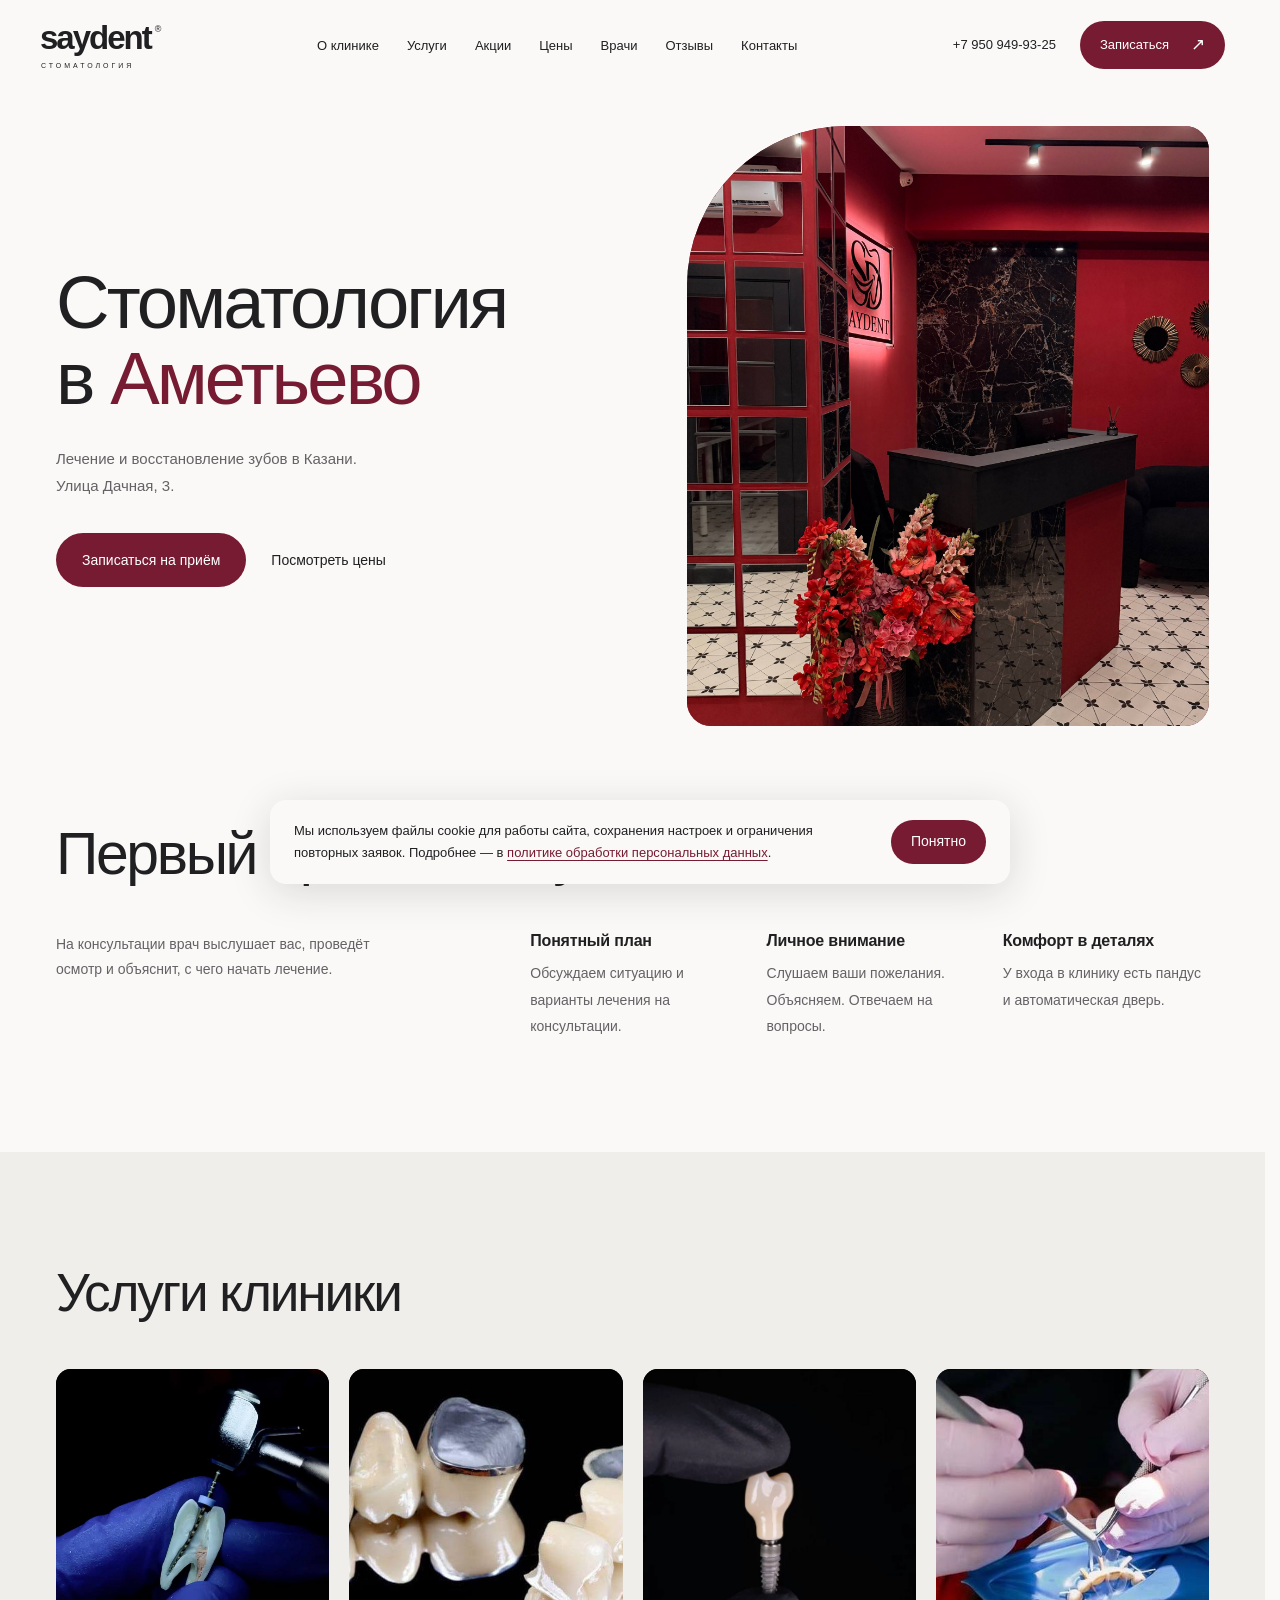
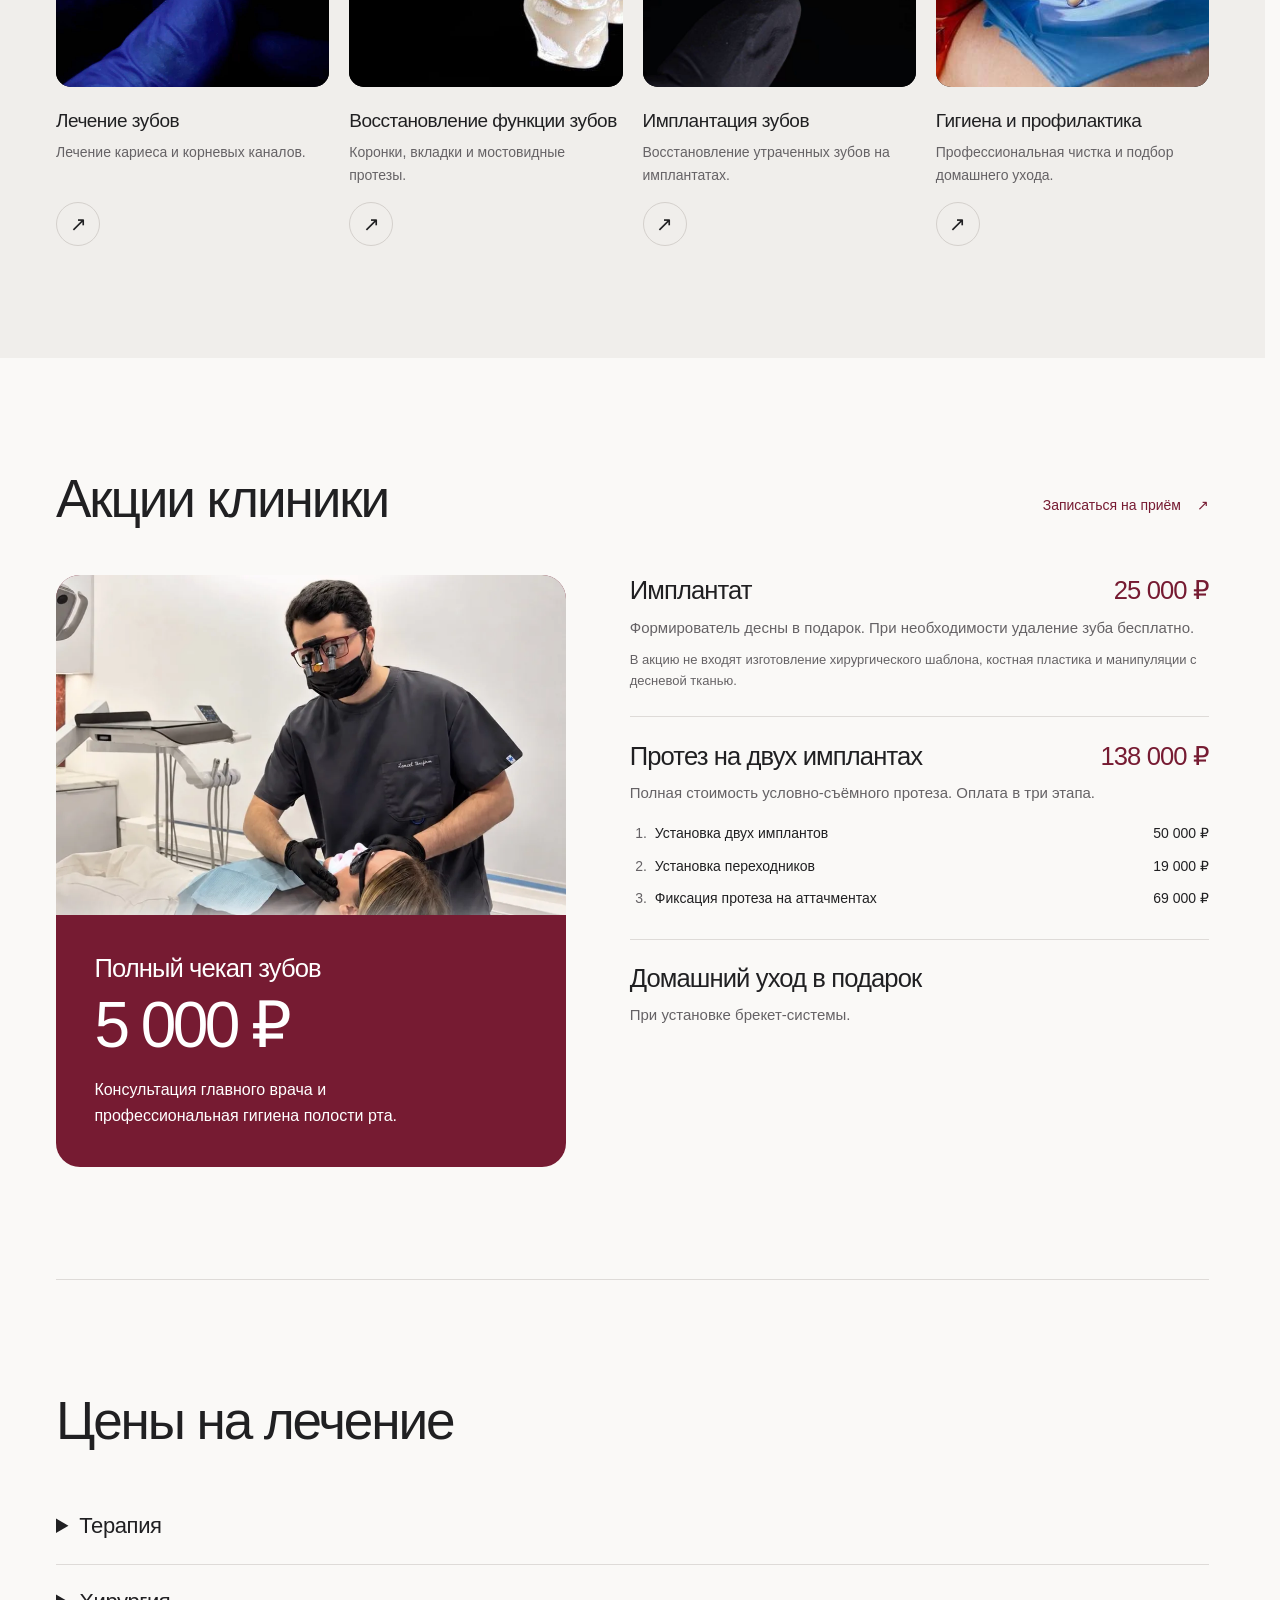
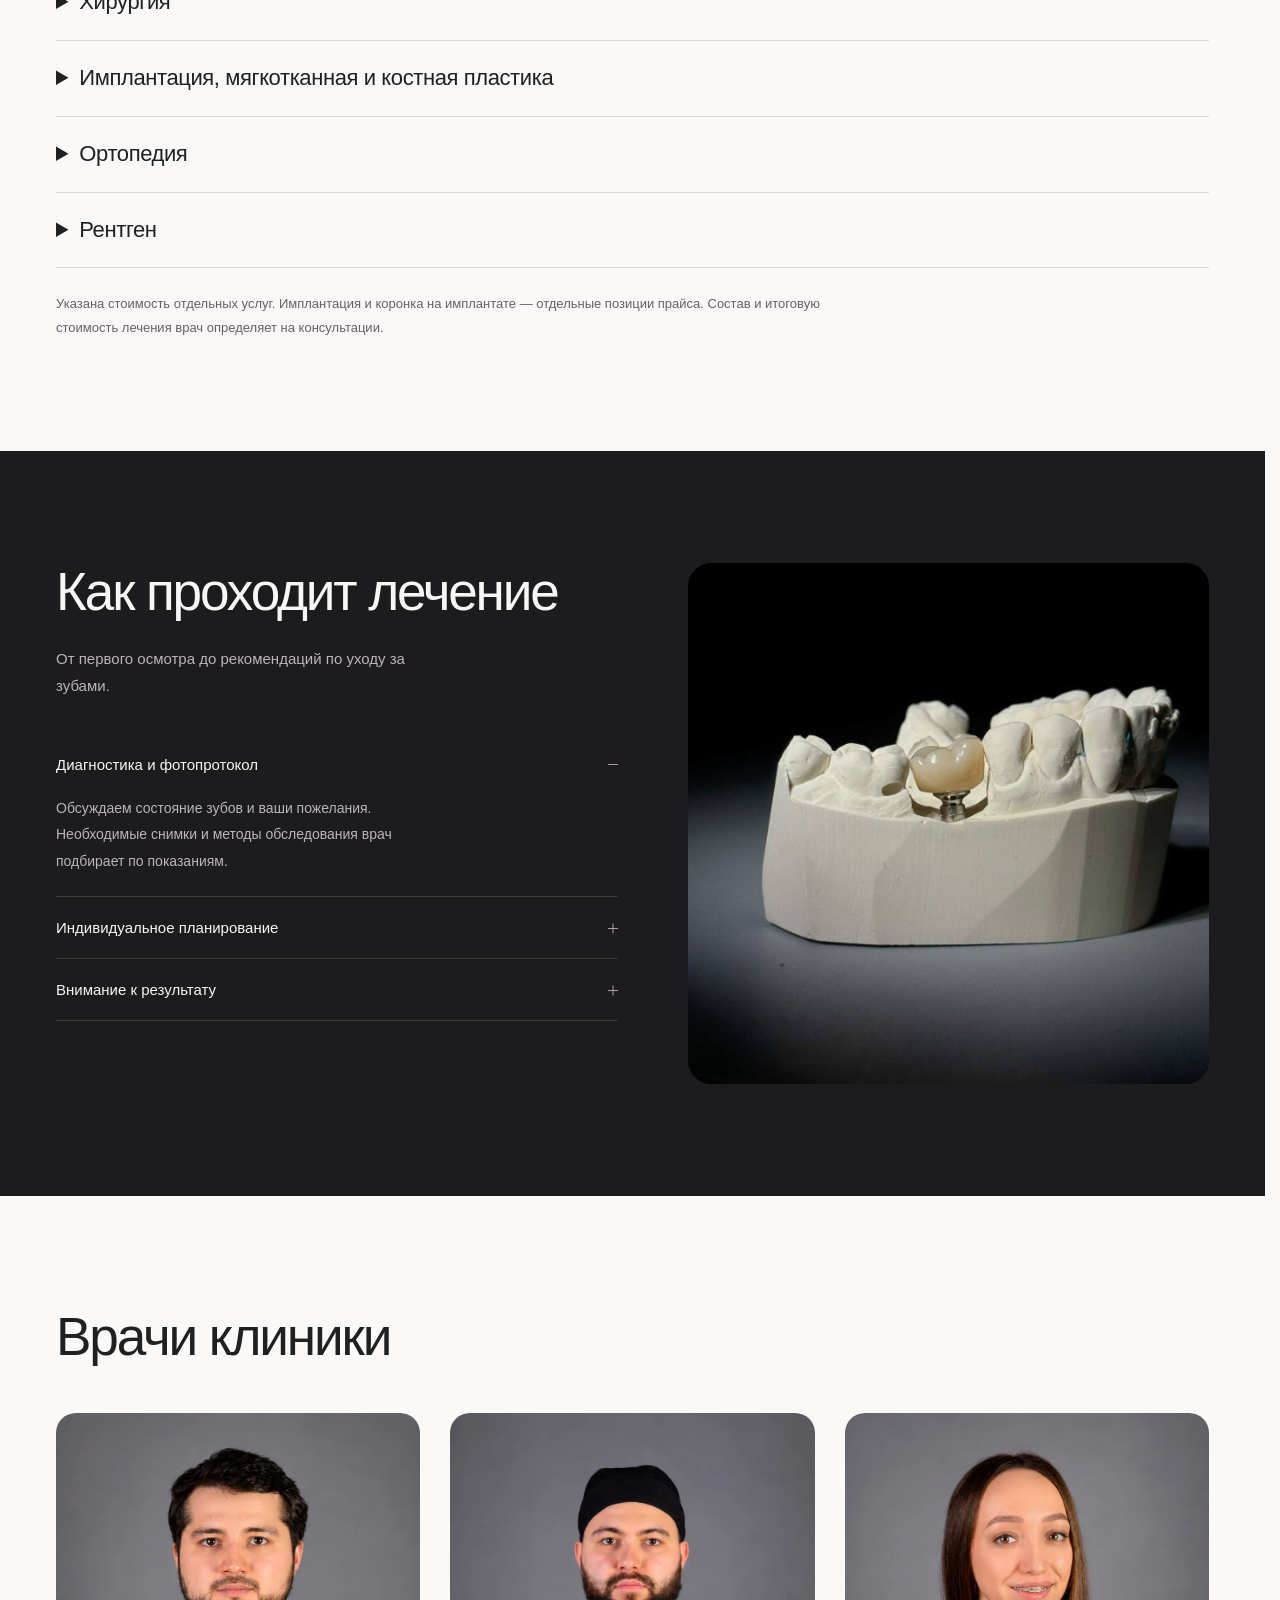
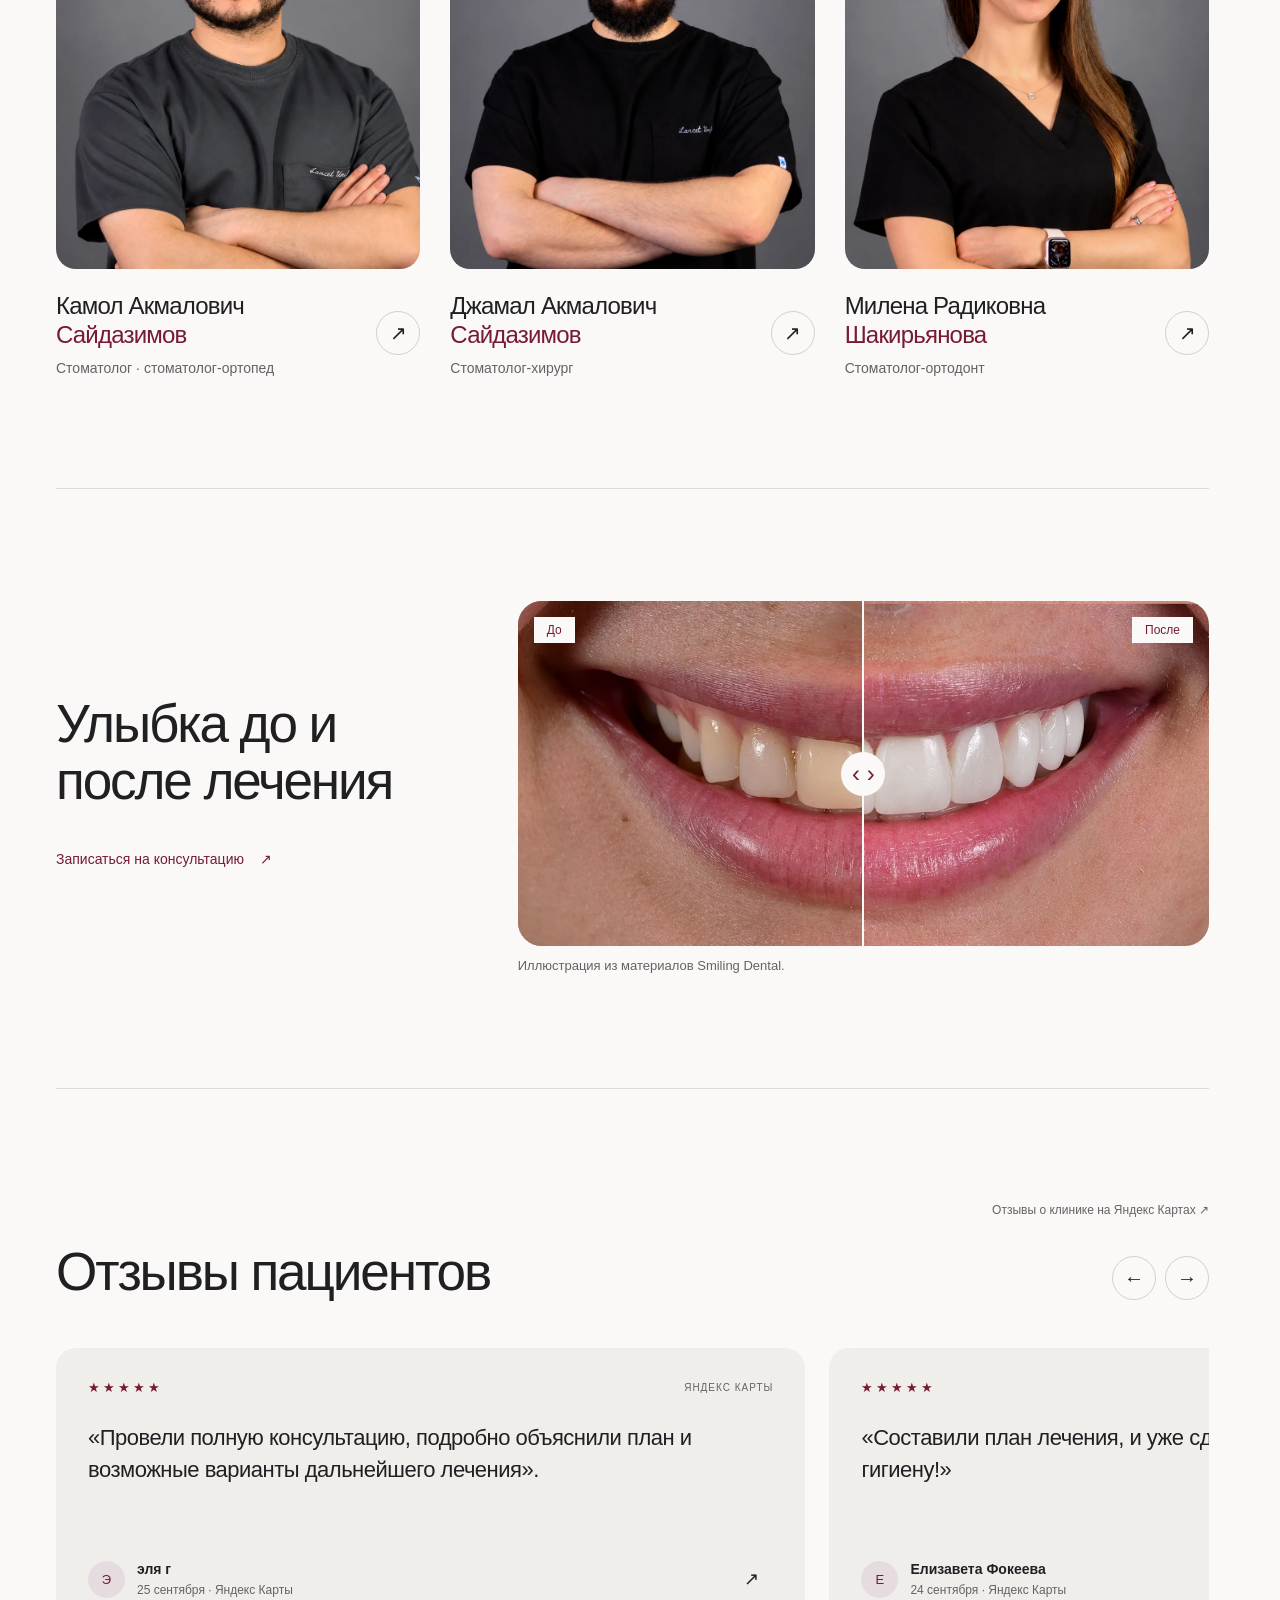
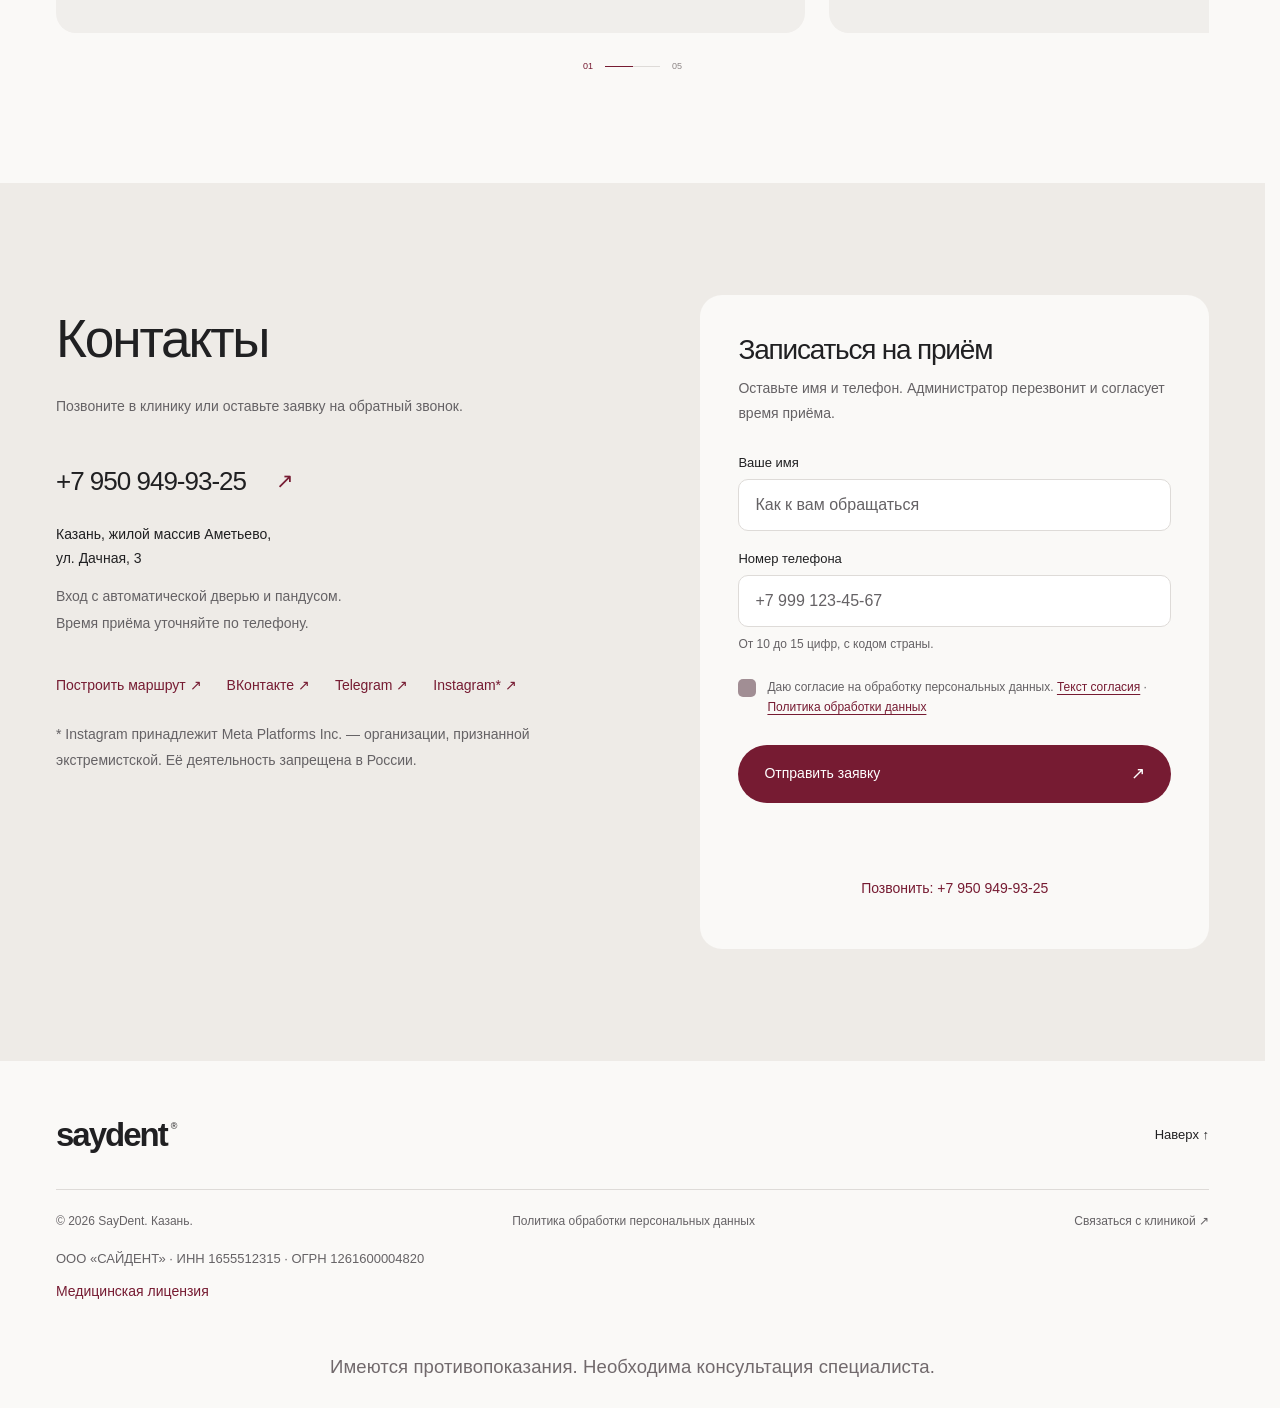
==== index.html @ 753cd11d "Добавить раздел акций клиники на главную страницу" ====
<!DOCTYPE html>
<html lang="ru">
<head>
  <meta charset="UTF-8">
  <meta name="viewport" content="width=device-width, initial-scale=1">
  <meta name="theme-color" content="#761b32">
  <meta name="description" content="SayDent - стоматология в Казани на Дачной, 3. Бережное лечение, эстетика улыбки и внимание к вам. Знакомство с врачами и запись на консультацию.">
  <title>SayDent — стоматология в Казани, ул. Дачная, 3</title>
  <link rel="icon" href="data:image/svg+xml,%3Csvg xmlns='http://www.w3.org/2000/svg' viewBox='0 0 64 64'%3E%3Crect width='64' height='64' rx='18' fill='%23761b32'/%3E%3Ctext x='32' y='45' text-anchor='middle' font-family='Arial' font-size='44' fill='white'%3Es%3C/text%3E%3C/svg%3E">
  <link rel="stylesheet" href="style.css?v=20261121-offers">
  <script defer src="script.js?v=20261118-stable"></script>
</head>
<body>
  <a class="skip-link" href="#main">Перейти к содержимому</a>
  <header class="header">
    <div class="header-inner">
      <a class="logo" href="#home" aria-label="SayDent - на главную">saydent<span class="logo-dot">®</span><span class="logo-sub">СТОМАТОЛОГИЯ</span></a>
      <nav class="navigation" id="navigation" aria-label="Основная навигация">
        <a href="#about">О клинике</a><a href="#services">Услуги</a><a href="#offers">Акции</a><a href="#prices">Цены</a><a href="#doctors">Врачи</a><a href="#reviews">Отзывы</a><a href="#contacts">Контакты</a>
      </nav>
      <div class="header-actions">
        <a class="header-phone" href="tel:+79509499325">+7 950 949-93-25</a>
        <a class="button button-small" href="#appointment">Записаться <span aria-hidden="true">↗</span></a>
        <button class="menu-toggle" type="button" aria-label="Открыть меню" aria-controls="navigation" aria-expanded="false"><span></span><span></span></button>
      </div>
    </div>
  </header>

  <main id="main" tabindex="-1">
    <section class="hero shell" id="home" aria-labelledby="hero-title">
      <div class="hero-copy">
        <h1 id="hero-title">Стоматология<br>в <span>Аметьево</span></h1>
        <p class="hero-description">Лечение и восстановление зубов в Казани.<br>Улица Дачная, 3.</p>
        <div class="hero-buttons"><a class="button" href="#appointment">Записаться на приём</a><a class="quiet-link" href="#prices">Посмотреть цены</a></div>
      </div>
      <figure class="hero-visual">
        <div class="hero-image-wrap"><img src="images/clinic-reception.jpg" alt="Ресепшен SayDent: бордовые стены, зеркала и стойка из тёмного камня" width="1920" height="2560" fetchpriority="high" decoding="async"></div>
      </figure>
    </section>

    <section class="about shell section-space" id="about" aria-labelledby="about-title">

      <h2 class="statement" id="about-title">Первый приём в SayDent</h2>
      <div class="about-bottom">
        <p class="section-description">На консультации врач выслушает вас, проведёт осмотр и объяснит, с чего начать лечение.</p>
        <div class="advantages">
          <article class="advantage"><h3>Понятный план</h3><p>Обсуждаем ситуацию и варианты лечения на консультации.</p></article>
          <article class="advantage"><h3>Личное внимание</h3><p>Слушаем ваши пожелания. Объясняем. Отвечаем на вопросы.</p></article>
          <article class="advantage"><h3>Комфорт в деталях</h3><p>У входа в клинику есть пандус и автоматическая дверь.</p></article>
        </div>
      </div>
    </section>

    <section class="services section-space" id="services" aria-labelledby="services-title">
      <div class="shell">

        <div class="section-heading"><h2 id="services-title">Услуги клиники</h2></div>
        <div class="service-grid">
          <article class="service-card">
            <div class="service-image service-photo"><img src="images/service-therapy.jpg" width="1080" height="1920" alt="Демонстрация лечения корневого канала на модели зуба" loading="lazy" decoding="async"></div>
            <div class="service-copy"><h3>Лечение зубов</h3><p>Лечение кариеса и корневых каналов.</p><button class="circle-button" type="button" data-service="therapy" aria-label="Подробнее о лечении зубов">↗</button></div>
          </article>
          <article class="service-card">
            <div class="service-image service-photo"><img src="images/service-aesthetic.jpg" width="759" height="505" alt="Зубные коронки и мостовидные протезы" loading="lazy" decoding="async"></div>
            <div class="service-copy"><h3>Восстановление функции зубов</h3><p>Коронки, вкладки и мостовидные протезы.</p><button class="circle-button" type="button" data-service="aesthetic" aria-label="Подробнее о восстановлении функции зубов">↗</button></div>
          </article>
          <article class="service-card">
            <div class="service-image service-photo"><img src="images/service-restore.jpg" width="1168" height="1752" alt="Зубной имплантат с коронкой" loading="lazy" decoding="async"></div>
            <div class="service-copy"><h3>Имплантация зубов</h3><p>Восстановление утраченных зубов на имплантатах.</p><button class="circle-button" type="button" data-service="restore" aria-label="Подробнее об имплантации зубов">↗</button></div>
          </article>
          <article class="service-card">
            <div class="service-image service-photo"><img src="images/service-hygiene.jpg" width="853" height="466" alt="Стоматологическая процедура с изоляцией зубов коффердамом" loading="lazy" decoding="async"></div>
            <div class="service-copy"><h3>Гигиена и профилактика</h3><p>Профессиональная чистка и подбор домашнего ухода.</p><button class="circle-button" type="button" data-service="hygiene" aria-label="Подробнее о гигиене и профилактике">↗</button></div>
          </article>
        </div>
      </div>
    </section>

    <section class="offers shell section-space" id="offers" aria-labelledby="offers-title">
      <div class="section-heading">
        <h2 id="offers-title">Акции клиники</h2>
        <a class="text-link" href="#appointment">Записаться на приём <span aria-hidden="true">↗</span></a>
      </div>
      <div class="offers-layout">
        <article class="offer-checkup">
          <img src="images/checkup.webp" width="1000" height="667" alt="Врач SayDent осматривает зубы пациентки" loading="lazy" decoding="async">
          <div class="checkup-copy">
            <h3>Полный чекап зубов</h3>
            <p class="checkup-price">5 000 ₽</p>
            <p>Консультация главного врача и профессиональная гигиена полости рта.</p>
          </div>
        </article>
        <div class="offer-list">
          <article>
            <div class="offer-heading"><h3>Имплантат</h3><p>25 000 ₽</p></div>
            <p>Формирователь десны в подарок. При необходимости удаление зуба бесплатно.</p>
            <p class="offer-exclusions">В акцию не входят изготовление хирургического шаблона, костная пластика и манипуляции с десневой тканью.</p>
          </article>
          <article>
            <div class="offer-heading"><h3>Протез на двух имплантах</h3><p>138 000 ₽</p></div>
            <p>Полная стоимость условно-съёмного протеза. Оплата в три этапа.</p>
            <ol class="offer-stages">
              <li><div>Установка двух имплантов <strong>50 000 ₽</strong></div></li>
              <li><div>Установка переходников <strong>19 000 ₽</strong></div></li>
              <li><div>Фиксация протеза на аттачментах <strong>69 000 ₽</strong></div></li>
            </ol>
          </article>
          <article>
            <div class="offer-heading"><h3>Домашний уход в подарок</h3></div>
            <p>При установке брекет-системы.</p>
          </article>
        </div>
      </div>
    </section>

    <section class="prices shell section-space" id="prices" aria-labelledby="prices-title">
      <h2 id="prices-title">Цены на лечение</h2>
      <div class="price-accordion">
        <details name="price-category">
          <summary>Терапия</summary>
          <table class="price-table" aria-label="Терапия">
            <tbody>
              <tr><th scope="row">Приём (осмотр, консультация) врача стоматолога-терапевта первичный</th><td>1 490 ₽</td></tr>
              <tr><th scope="row">Приём (осмотр, консультация) врача стоматолога-терапевта повторный</th><td>990 ₽</td></tr>
              <tr><th scope="row">Повторный прием,запланированный врачом</th><td>0 ₽</td></tr>
              <tr><th scope="row">Профессиональная гигиена полости рта и зубов</th><td>6 000 ₽</td></tr>
              <tr><th scope="row">Диагностическое препарирование</th><td>4 000 ₽</td></tr>
              <tr><th scope="row">Удаление внутриканального штифта/вкладки (извлечение анкерного штифта, стекловолоконного, титанового штифта,отломок инструмента в корневом канале)</th><td>4 900 ₽</td></tr>
              <tr><th scope="row">Восстановление зуба пломбой - лечение кариеса жевательных зубов (1 зуб)</th><td>7 990 ₽</td></tr>
              <tr><th scope="row">Восстановление зуба пломбой - лечение кариеса фронтальных зубов (1 зуб)</th><td>10 490 ₽</td></tr>
              <tr><th scope="row">Восстановление зуба пломбой (восстановление зуба после ЭНДО)</th><td>7 900 ₽</td></tr>
              <tr><th scope="row">Восстановление зуба пломбой (лечение клиновидного дефекта)</th><td>9 000 ₽</td></tr>
            </tbody>
            <tbody>
              <tr><th class="price-subheading" colspan="2" scope="colgroup">Первичная эндодонтия</th></tr>
              <tr><th scope="row">Пломбирование корневого канала зуба - первичное эндодонтическое лечение корневых каналов (1 канальный зуб)</th><td>9 900 ₽</td></tr>
              <tr><th scope="row">Пломбирование корневого канала зуба - первичное эндодонтическое лечение корневых каналов (2х канальный зуб)</th><td>11 500 ₽</td></tr>
              <tr><th scope="row">Пломбирование корневого канала зуба - первичное эндодонтическое лечение корневых каналов (3х канальный зуб)</th><td>14 000 ₽</td></tr>
              <tr><th scope="row">Пломбирование корневого канала зуба - первичное эндодонтическое лечение корневых каналов (4х канальный зуб)</th><td>16 100 ₽</td></tr>
            </tbody>
            <tbody>
              <tr><th class="price-subheading" colspan="2" scope="colgroup">Перелечивание</th></tr>
              <tr><th scope="row">Пломбирование корневого канала зуба - повторное эндодонтическое лечение корневых каналов (1 канальный зуб)</th><td>11 200 ₽</td></tr>
              <tr><th scope="row">Пломбирование корневого канала зуба - повторное эндодонтическое лечение корневых каналов (2х канальный зуб)</th><td>15 000 ₽</td></tr>
              <tr><th scope="row">Пломбирование корневого канала зуба - повторное эндодонтическое лечение корневых каналов (3х канальный зуб)</th><td>18 900 ₽</td></tr>
              <tr><th scope="row">Пломбирование корневого канала зуба - повторное эндодонтическое лечение корневых каналов (4х канальный зуб)</th><td>20 400 ₽</td></tr>
              <tr><th scope="row">Профессиональное отбеливание зубов (Amazing White)</th><td>19 900 ₽</td></tr>
            </tbody>
          </table>
        </details>
        <details name="price-category">
          <summary>Хирургия</summary>
          <table class="price-table" aria-label="Хирургия">
            <tbody>
              <tr><th scope="row">Прием (осмотр, консультация) врача стоматолога-хирурга первичный</th><td>1 000 ₽</td></tr>
              <tr><th scope="row">Прием (осмотр, консультация) врача стоматолога-хирурга повторный</th><td>490 ₽</td></tr>
              <tr><th scope="row">Повторный прием,запланированный врачом</th><td>0 ₽</td></tr>
              <tr><th scope="row">Удаление зуба (консервация лунки)</th><td>10 000 ₽</td></tr>
              <tr><th scope="row">Удаление зуба (простое)</th><td>4 500 ₽</td></tr>
              <tr><th scope="row">Удаление зуба (сложное)</th><td>6 500 ₽</td></tr>
              <tr><th scope="row">Удаление зуба (мудрости простое)</th><td>5 900 ₽</td></tr>
              <tr><th scope="row">Удаление зуба (мудрости сложное)</th><td>7 900 ₽</td></tr>
              <tr><th scope="row">Удаление зуба (фрагмента постоянного зуба)</th><td>3 200 ₽</td></tr>
              <tr><th scope="row">Вестибулопластика</th><td>12 900 ₽</td></tr>
              <tr><th scope="row">Пластика перфорации верхнечелюстной пазухи</th><td>10 900 ₽</td></tr>
              <tr><th scope="row">Гингивэктомия (клиническое удлинение разрушенной коронки зуба)</th><td>6 500 ₽</td></tr>
              <tr><th scope="row">Резекция верхушки корня</th><td>18 000 ₽</td></tr>
              <tr><th scope="row">Вскрытие и дренирование абсцесса полости рта</th><td>4 500 ₽</td></tr>
              <tr><th scope="row">Операция удаления ретинированного, дистопированного или сверхкомплектного зуба (1 категория)</th><td>10 000 ₽</td></tr>
              <tr><th scope="row">Операция удаления ретинированного, дистопированного или сверхкомплектного зуба (2 категория)</th><td>13 000 ₽</td></tr>
              <tr><th scope="row">Операция удаления ретинированного, дистопированного или сверхкомплектного зуба (3 категория)</th><td>17 000 ₽</td></tr>
              <tr><th scope="row">Лечение перикоронита (промывание, рассечение и/или иссечение капюшона)</th><td>4 200 ₽</td></tr>
              <tr><th scope="row">Остановка луночного кровотечения без наложения швов с использованием гемостатических материалов</th><td>990 ₽</td></tr>
              <tr><th scope="row">Наложение шва на слизистую оболочку рта</th><td>990 ₽</td></tr>
            </tbody>
          </table>
        </details>
        <details name="price-category">
          <summary>Имплантация, мягкотканная и костная пластика</summary>
          <table class="price-table" aria-label="Имплантация, мягкотканная и костная пластика">
            <tbody>
              <tr><th scope="row">Костная пластика челюстно-лицевой области - НКР (высота) в области 1 сегмента</th><td>120 000 ₽</td></tr>
              <tr><th scope="row">Костная пластика челюстно-лицевой области - НКР (ширина) в области 1 сегмента</th><td>85 000 ₽</td></tr>
              <tr><th scope="row">Костная пластика челюстно-лицевой области (локальная костная пластика в области 1 зуба)</th><td>45 000 ₽</td></tr>
              <tr><th scope="row">Костная пластика челюстно-лицевой области (IDR подсадка костного блока)</th><td>25 000 ₽</td></tr>
              <tr><th scope="row">Внутрикостная дентальная имплантация (Neobiotech)Юж. Корея</th><td>25 000 ₽</td></tr>
              <tr><th scope="row">Внутрикостная дентальная имплантация (имплантат с полированной шейкой )Юж.Корея</th><td>35 000 ₽</td></tr>
              <tr><th scope="row">Внутрикостная дентальная имплантация (Riellens)Бразилия</th><td>32 000 ₽</td></tr>
              <tr><th scope="row">Внутрикостная дентальная имплантация (Neodent)Бразилия</th><td>39 000 ₽</td></tr>
              <tr><th scope="row">Внутрикостная дентальная имплантация (абатмент мульти юнит,окта)</th><td>12 000 ₽</td></tr>
              <tr><th scope="row">Внутрикостная дентальная имплантация (ASTRA-TECH,STRAUMAN)</th><td>50 000 ₽</td></tr>
              <tr><th scope="row">Внутрикостная дентальная имплантация (формирователь десны ASTRA-TECH,STRAUMAN)</th><td>6 000 ₽</td></tr>
              <tr><th scope="row">Внутрикостная дентальная имплантация (формирователь десны)</th><td>3 000 ₽</td></tr>
              <tr><th scope="row">Внутрикостная дентальная имплантация - ортодонтический миниимплантат (минивинт)</th><td>18 000 ₽</td></tr>
              <tr><th scope="row">Внутрикостная дентальная имплантация (извлечение несостоятельного имплантата)</th><td>10 000 ₽</td></tr>
              <tr><th scope="row">Внутрикостная дентальная имплантация (операция All on 6)</th><td>270 000 ₽</td></tr>
              <tr><th scope="row">Внутрикостная дентальная имплантация (операция All on 4)</th><td>180 000 ₽</td></tr>
              <tr><th scope="row">Изготовление хирургического шаблона (1имплант)</th><td>12 000 ₽</td></tr>
              <tr><th scope="row">Изготовление хирургического шаблона(2 импланта)</th><td>15 000 ₽</td></tr>
              <tr><th scope="row">Изготовление хирургического шаблона (3 импланта)</th><td>21 000 ₽</td></tr>
              <tr><th scope="row">Изготовление хирургического шаблона (4 и более имплантатов)</th><td>25 000 ₽</td></tr>
              <tr><th scope="row">Хирургический шаблон при тотальной реабилитации</th><td>40 000 ₽</td></tr>
              <tr><th scope="row">Пластика десны вокруг имплантата</th><td>10 000 ₽</td></tr>
              <tr><th scope="row">Пластика десны с помощью коллагенового матрикса</th><td>13 000 ₽</td></tr>
              <tr><th scope="row">Аутотранслантация зуба</th><td>25 000 ₽</td></tr>
              <tr><th scope="row">Гингивопластика - закрытие рецессии десны (ССТ, СДТ) в области 1 зуба</th><td>18 000 ₽</td></tr>
              <tr><th scope="row">Синус-лифтинг - костная пластика, остеопластика (закрытый)</th><td>15 000 ₽</td></tr>
              <tr><th scope="row">Синус-лифтинг - костная пластика, остеопластика (открытый)</th><td>50 000 ₽</td></tr>
            </tbody>
          </table>
        </details>
        <details name="price-category">
          <summary>Ортопедия</summary>
          <table class="price-table" aria-label="Ортопедия">
            <tbody>
              <tr><th scope="row">Прием (осмотр, консультация) врача-стоматолога-ортопеда первичный</th><td>1 500 ₽</td></tr>
              <tr><th scope="row">Прием (осмотр, консультация) врача стоматолога-ортопеда повторный</th><td>990 ₽</td></tr>
              <tr><th scope="row">Повторный прием,запланированный врачом</th><td>0 ₽</td></tr>
              <tr><th scope="row">Керамический винир</th><td>30 000 ₽</td></tr>
              <tr><th scope="row">Восстановление зуба коронкой (керамическая реставрация)</th><td>30 000 ₽</td></tr>
              <tr><th scope="row">Восстановление зуба коронкой (цирконевая коронка)</th><td>29 000 ₽</td></tr>
              <tr><th scope="row">Восстановление зуба коронкой (металокерамическая коронка)</th><td>20 000 ₽</td></tr>
              <tr><th scope="row">Восстановление зуба коронкой (временная Pmma коронка под ключ)</th><td>12 000 ₽</td></tr>
              <tr><th scope="row">Восстановление зуба коронкой (экструзия зуба с учетом временной коронки)</th><td>25 000 ₽</td></tr>
              <tr><th scope="row">Ваксап будущего зуба</th><td>2 000 ₽</td></tr>
              <tr><th scope="row">Прототип зуба</th><td>3 000 ₽</td></tr>
              <tr><th scope="row">Восстановление зуба коронкой (временная коронка изготовленная прямым методом)</th><td>3 000 ₽</td></tr>
              <tr><th scope="row">Восстановление зуба коронкой на имплантате Neobiotech(цирконевая коронка)</th><td>34 900 ₽</td></tr>
              <tr><th scope="row">Восстановление зуба коронкой на имплантате INNO/OSSTEM SS/DIO,Riellens(цирконевая коронка)</th><td>39 000 ₽</td></tr>
              <tr><th scope="row">Восстановление зуба коронкой на имплантате Neodent(цирконевая коронка)</th><td>42 000 ₽</td></tr>
              <tr><th scope="row">Восстановление зуба коронкой на имплантате STRAUMAN.ASTRA TECH(цирконевая коронка)</th><td>52 000 ₽</td></tr>
              <tr><th scope="row">Протезирование зуба с использованием имплантата (временный протез устанавливающийся на имплантаты, установленные методом All-On-4)</th><td>95 000 ₽</td></tr>
              <tr><th scope="row">Протезирование зуба с использованием имплантата (временный протез, устанавливающийс на имплантаты, установленные методом All-On-6)</th><td>140 000 ₽</td></tr>
              <tr><th scope="row">Протезирование зуба с использованием имплантата (постоянный протез из циркония укрепленный титановой балкой, устанавливающийся на имплантаты, установленные методом All-On-4)</th><td>360 000 ₽</td></tr>
              <tr><th scope="row">Протезирование зуба с использованием имплантата (постоянный протез из циркония укрепленный титановой балкой, устанавливающийся на имплантаты, установленные методом All-On-6)</th><td>480 000 ₽</td></tr>
              <tr><th scope="row">Протезирование зуба с использованием имплантата (постоянный протез из акрила, укрепленный титановой балкой, устанавливающийся на имплантаты, установленные методом All-On-4)</th><td>260 000 ₽</td></tr>
              <tr><th scope="row">Протезирование зуба с использованием имплантата (постоянный протез из акрила, укрепленный титановой балкой, устанавливающийся на имплантаты, установленные методом All-On-6)</th><td>340 000 ₽</td></tr>
              <tr><th scope="row">Протезирование зуба с использованием имплантата (временная пластмассовая коронка с опорой на имплантат)</th><td>15 000 ₽</td></tr>
              <tr><th scope="row">Протезирование зуба с использованием имплантата (коронка из оксида циркония, индивидуальный титановый/циркониевый абатмент с опорой на имплантат)</th><td>55 000 ₽</td></tr>
              <tr><th scope="row">Протезирование зуба с использованием имплантата (условно-съемный протез на 2-х имплантатах)</th><td>70 000 ₽</td></tr>
              <tr><th scope="row">Протезирование зуба с использованием имплантата - обслуживание All on 4 (замена винтов, лабораторная чистка, полировка)</th><td>40 000 ₽</td></tr>
              <tr><th scope="row">Протезирование зуба с использованием имплантата - обслуживание All on 6 (замена винтов, лабораторная читка, полировка)</th><td>55 000 ₽</td></tr>
              <tr><th scope="row">Протезирование зуба с использованием имплантата (плановая замена винта в проекции 1-го имплантата)</th><td>6 500 ₽</td></tr>
              <tr><th scope="row">Протезирование зубов полными съемными пластиночными акриловым протезами</th><td>35 000 ₽</td></tr>
              <tr><th scope="row">Протезирование съемными бюгельными протезами</th><td>60 000 ₽</td></tr>
              <tr><th scope="row">Повторная фиксация на постоянный цемент несъемных ортопедических конструкций</th><td>3 000 ₽</td></tr>
              <tr><th scope="row">Повторная фиксация на постоянный цемент несъемных ортопедических конструкций (фиксация на временный цемент)</th><td>1 500 ₽</td></tr>
              <tr><th scope="row">Снятие несъемной ортопедической конструкции (1 ед)</th><td>4 000 ₽</td></tr>
              <tr><th scope="row">Гингивопластика - коррекция зенита зуба при помощи шаблона (1 ед)</th><td>5 000 ₽</td></tr>
              <tr><th scope="row">Снятие оттиска с одной челюсти</th><td>2 000 ₽</td></tr>
              <tr><th scope="row">Изготовление частичного съемного протеза (частичный съемный пластиночный протез до 12-и зубов)</th><td>45 000 ₽</td></tr>
              <tr><th scope="row">Изготовление частичного съемного протеза (съемный пластиночный косметический протез до 3-х зубов)</th><td>12 000 ₽</td></tr>
              <tr><th scope="row">Изготовление частичного съемного протеза (Acry Free)</th><td>50 000 ₽</td></tr>
            </tbody>
          </table>
        </details>
        <details name="price-category">
          <summary>Рентген</summary>
          <table class="price-table" aria-label="Рентген">
            <tbody>
              <tr><th scope="row">Прицельный снимок</th><td>300 ₽</td></tr>
            </tbody>
          </table>
        </details>
      </div>
      <p class="price-note section-note">Указана стоимость отдельных услуг. Имплантация и коронка на имплантате — отдельные позиции прайса. Состав и итоговую стоимость лечения врач определяет на консультации.</p>
    </section>

    <section class="technology section-space" id="technology" aria-labelledby="technology-title">
      <div class="shell">

        <div class="tech-layout">
          <div class="tech-copy">
            <h2 id="technology-title">Как проходит лечение</h2>
            <p class="section-description">От первого осмотра до рекомендаций по уходу за зубами.</p>
            <div class="tech-steps">
              <details open data-tech="01"><summary>Диагностика и фотопротокол <i aria-hidden="true"></i></summary><p>Обсуждаем состояние зубов и ваши пожелания. Необходимые снимки и методы обследования врач подбирает по показаниям.</p></details>
              <details data-tech="02"><summary>Индивидуальное планирование <i aria-hidden="true"></i></summary><p>Разбираем возможные решения, последовательность лечения и ожидаемый результат. Вы можете задать вопросы до начала процедур.</p></details>
              <details data-tech="03"><summary>Внимание к результату <i aria-hidden="true"></i></summary><p>Обсуждаем домашний уход и дальнейшее наблюдение. Подход и материалы зависят от вашей клинической ситуации.</p></details>
            </div>
          </div>
          <div class="precision-stage">
            <img src="images/dental-model.jpg" width="1200" height="1600" alt="Модель челюсти с коронкой на имплантате" loading="lazy" decoding="async">
          </div>
        </div>
      </div>
    </section>

    <section class="doctors shell section-space" id="doctors" aria-labelledby="doctors-title">

      <div class="section-heading"><h2 id="doctors-title">Врачи клиники</h2></div>
      <div class="doctor-grid">
        <article class="doctor-card">
          <div class="doctor-image"><img src="images/portrait-kamol.webp" alt="Сайдазимов Камол Акмалович" width="900" height="1125" loading="lazy" decoding="async"></div>
          <div class="doctor-info"><div><h3>Камол Акмалович<br><span>Сайдазимов</span></h3><p>Стоматолог · стоматолог-ортопед</p></div><button class="circle-button" data-doctor="kamol" type="button" aria-label="О враче Камоле Акмаловиче">↗</button></div>
        </article>
        <article class="doctor-card">
          <div class="doctor-image"><img src="images/portrait-dzhamal.webp" alt="Сайдазимов Джамал Акмалович" width="900" height="1125" loading="lazy" decoding="async"></div>
          <div class="doctor-info"><div><h3>Джамал Акмалович<br><span>Сайдазимов</span></h3><p>Стоматолог-хирург</p></div><button class="circle-button" data-doctor="dzhamal" type="button" aria-label="О враче Джамале Акмаловиче">↗</button></div>
        </article>
        <article class="doctor-card">
          <div class="doctor-image"><img src="images/portrait-milena.webp" alt="Шакирьянова Милена Радиковна" width="900" height="1125" loading="lazy" decoding="async"></div>
          <div class="doctor-info"><div><h3>Милена Радиковна<br><span>Шакирьянова</span></h3><p>Стоматолог-ортодонт</p></div><button class="circle-button" data-doctor="milena" type="button" aria-label="О враче Милене Радиковне">↗</button></div>
        </article>
      </div>

    </section>


    <section class="results shell section-space" id="results" aria-labelledby="results-title">
      <div class="results-copy">
        <h2 id="results-title">Улыбка до и после лечения</h2>
        <a class="text-link" href="#appointment">Записаться на консультацию <span aria-hidden="true">↗</span></a>
      </div>
      <figure class="comparison-figure">
        <div class="comparison" style="--reveal: 50%">
          <div class="comparison-after"><img src="images/smile.webp" width="1080" height="1080" loading="lazy" decoding="async" alt="Улыбка после лечения - пример Smiling Dental"></div>
          <div class="comparison-before"><img src="images/smile.webp" width="1080" height="1080" loading="lazy" decoding="async" alt="Та же улыбка до лечения - пример Smiling Dental"></div>
          <span class="comparison-label comparison-label-before" aria-hidden="true">До</span>
          <span class="comparison-label comparison-label-after" aria-hidden="true">После</span>
          <div class="comparison-divider" aria-hidden="true"><span>‹ ›</span></div>
          <input class="comparison-range" id="smile-comparison" type="range" min="0" max="100" value="50" aria-label="Сравнение улыбки до и после лечения" hidden>
        </div>
        <figcaption>Иллюстрация из материалов Smiling Dental.</figcaption>
      </figure>
    </section>

    <section class="reviews shell section-space" id="reviews" aria-labelledby="reviews-title">
      <div class="section-meta"><a href="https://yandex.ru/maps/org/230601013453/reviews/" target="_blank" rel="noopener noreferrer">Отзывы о клинике на Яндекс Картах <span aria-hidden="true">↗</span></a></div>
      <div class="section-heading"><h2 id="reviews-title">Отзывы пациентов</h2><div class="review-controls"><button class="circle-button" type="button" id="review-prev" aria-label="Предыдущий отзыв">←</button><button class="circle-button" type="button" id="review-next" aria-label="Следующий отзыв">→</button></div></div>
      <div class="review-track" role="region" tabindex="0" aria-label="Отзывы пациентов; используйте стрелки для прокрутки">
        <article class="review-card" id="review-1"><div class="review-stars" aria-label="5 из 5">★★★★★ <span>ЯНДЕКС КАРТЫ</span></div><blockquote>«Провели полную консультацию, подробно объяснили план и возможные варианты дальнейшего лечения».</blockquote><div class="review-author"><span class="avatar">Э</span><div><strong>эля г</strong><span>25 сентября · Яндекс Карты</span></div><a class="review-source" href="https://saydent.clients.site/#rating" target="_blank" rel="noopener noreferrer" aria-label="Читать отзыв эли">↗</a></div></article>
        <article class="review-card" id="review-2"><div class="review-stars" aria-label="5 из 5">★★★★★ <span>ЯНДЕКС КАРТЫ</span></div><blockquote>«Составили план лечения, и уже сделали профессиональную гигиену!»</blockquote><div class="review-author"><span class="avatar">Е</span><div><strong>Елизавета Фокеева</strong><span>24 сентября · Яндекс Карты</span></div><a class="review-source" href="https://saydent.clients.site/#rating" target="_blank" rel="noopener noreferrer" aria-label="Читать отзыв Елизаветы">↗</a></div></article>
        <article class="review-card" id="review-3"><div class="review-stars" aria-label="5 из 5">★★★★★ <span>ПРОДОКТОРОВ</span></div><p class="review-doctor">О враче Камоле Акмаловиче Сайдазимове</p><blockquote>«Каждый шаг проходит с фотофиксацией. … Лечение проходит комфортно, без болезненных ощущений».</blockquote><div class="review-author"><span class="avatar" aria-hidden="true">П</span><div><strong>Пациент ПроДокторов</strong><span>15 октября · ПроДокторов</span></div><a class="review-source" href="https://prodoctorov.ru/kazan/vrach/1055515-saydazimov/" target="_blank" rel="noopener noreferrer" aria-label="Читать полный отзыв о Камоле Акмаловиче на ПроДокторов">↗</a></div></article>
        <article class="review-card" id="review-4"><div class="review-stars" aria-label="5 из 5">★★★★★ <span>DOCTU</span></div><p class="review-doctor">О враче Джамале Акмаловиче Сайдазимове</p><blockquote>«Его работа отличается высоким профессионализмом и вниманием к деталям. … Я не боюсь вернуться к нему на прием».</blockquote><div class="review-author"><span class="avatar" aria-hidden="true">П</span><div><strong>Пациент Doctu</strong><span>20 ноября · Doctu</span></div><a class="review-source" href="https://doctu.ru/kazan/doctor/sajjdazimov-dzhamal-akmalovich" target="_blank" rel="noopener noreferrer" aria-label="Читать полный отзыв о Джамале Акмаловиче на Doctu">↗</a></div></article>
        <article class="review-card" id="review-5"><div class="review-stars" aria-label="5 из 5">★★★★★ <span>ПРОДОКТОРОВ</span></div><p class="review-doctor">О враче Милене Радиковне Шакирьяновой</p><blockquote>«Очень внимательный и аккуратный врач! Всегда подробно расскажет о ходе лечения и подберет оптимальный вариант».</blockquote><div class="review-author"><span class="avatar" aria-hidden="true">П</span><div><strong>Пациент ПроДокторов</strong><span>11 мая · ПроДокторов</span></div><a class="review-source" href="https://prodoctorov.ru/kazan/vrach/993137-shakiryanova/" target="_blank" rel="noopener noreferrer" aria-label="Читать полный отзыв о Милене Радиковне на ПроДокторов">↗</a></div></article>
      </div>
      <div class="review-position" aria-live="polite"><span id="review-current">01</span><span class="review-position-line"></span><span>05</span></div>
    </section>

    <section class="contact-section section-space" id="contacts" aria-labelledby="contacts-title">
      <div class="shell">

        <div class="contact-layout">
          <div class="contact-copy"><h2 id="contacts-title">Контакты</h2><p class="section-description">Позвоните в клинику или оставьте заявку на обратный звонок.</p><a class="contact-phone" href="tel:+79509499325">+7 950 949-93-25 <span aria-hidden="true">↗</span></a><address>Казань, жилой массив Аметьево,<br>ул. Дачная, 3</address><p class="contact-detail">Вход с автоматической дверью и пандусом.<br>Время приёма уточняйте по телефону.</p>
            <div class="contact-links">
              <a class="text-link" href="https://yandex.ru/maps/?rtext=~55.76828342,49.16670703&amp;rtt=auto" target="_blank" rel="noopener noreferrer">Построить маршрут ↗</a>
              <a class="text-link" href="https://vk.ru/saydentclinic" target="_blank" rel="noopener noreferrer">ВКонтакте ↗</a>
              <a class="text-link" href="https://t.me/SayDentClinic" target="_blank" rel="noopener noreferrer">Telegram ↗</a>
              <a class="text-link" href="https://www.instagram.com/saydent.clinic/" target="_blank" rel="noopener noreferrer" aria-describedby="instagram-note">Instagram* ↗</a>
            </div>
            <p class="contact-detail" id="instagram-note">* Instagram принадлежит Meta Platforms Inc. — организации, признанной экстремистской. Её деятельность запрещена в России.</p>
          </div>
          <div class="appointment-panel" id="appointment" tabindex="-1">
            <div class="appointment-states">
              <div class="appointment-entry">
                <h3>Записаться на приём</h3>
                <p id="appointment-description">Оставьте имя и телефон. Администратор перезвонит и согласует время приёма.</p>
                <form class="appointment-form" id="appointment-form" aria-describedby="appointment-description">
                  <div class="field"><label for="appointment-name">Ваше имя</label><input id="appointment-name" type="text" autocomplete="given-name" maxlength="100" placeholder="Как к вам обращаться" aria-describedby="appointment-name-error" required><p class="field-error" id="appointment-name-error" hidden></p></div>
                  <div class="field"><label for="appointment-phone">Номер телефона</label><input id="appointment-phone" type="tel" autocomplete="tel" inputmode="tel" placeholder="+7 999 123-45-67" pattern="\+?(?:[ \(\)\-]*[0-9]){10,15}[ \(\)\-]*" title="От 10 до 15 цифр. Допустимы + в начале, пробелы, скобки и дефисы." aria-describedby="appointment-phone-hint appointment-phone-error" required><small id="appointment-phone-hint">От 10 до 15 цифр, с кодом страны.</small><p class="field-error" id="appointment-phone-error" hidden></p></div>
                  <div class="consent"><input id="appointment-consent" type="checkbox" aria-describedby="appointment-consent-error" required><div><label for="appointment-consent">Даю согласие на обработку персональных данных.</label> <a class="consent-policy" href="consent.html" target="_blank" rel="noopener noreferrer">Текст согласия</a> · <a class="consent-policy" href="privacy.html" target="_blank" rel="noopener noreferrer">Политика обработки данных</a></div><p class="field-error" id="appointment-consent-error" hidden></p></div>
                  <button class="button button-wide" id="appointment-submit" type="submit" hidden>Отправить заявку <span aria-hidden="true">↗</span></button>
                  <p class="appointment-status" id="appointment-status" role="status"></p>
                </form>
              </div>
              <div class="appointment-receipt" id="appointment-receipt" hidden>
                <span class="receipt-check" aria-hidden="true">✓</span>
                <h3 tabindex="-1" id="receipt-title" aria-describedby="receipt-description">Заявка принята</h3>
                <p id="receipt-description">Спасибо! Администратор перезвонит вам, чтобы согласовать время приёма.</p>
              </div>
            </div>
            <noscript><p>Для записи по телефону позвоните администратору. Онлайн-форма работает с JavaScript.</p></noscript>
            <a class="appointment-call" href="tel:+79509499325">Позвонить: +7 950 949-93-25</a>
          </div>
        </div>
      </div>
    </section>
  </main>

  <footer class="footer shell">
    <div class="footer-top"><a class="logo" href="#home" aria-label="SayDent - на главную">saydent<span class="logo-dot">®</span></a><a href="#home" class="back-top" aria-label="Вернуться наверх">Наверх ↑</a></div>
    <div class="footer-bottom"><span>© <span id="year">2026</span> SayDent. Казань.</span><a href="privacy.html">Политика обработки персональных данных</a><a href="tel:+79509499325">Связаться с клиникой ↗</a></div>
    <p class="clinic-credentials">ООО «САЙДЕНТ» · ИНН 1655512315 · ОГРН 1261600004820</p>
    <a class="text-link" id="license-title" href="license.html">Медицинская лицензия</a>
    <p class="medical-note">Имеются противопоказания. Необходима консультация специалиста.</p>
  </footer>

  <aside class="cookie-notice" id="cookie-notice" aria-label="Использование cookie" hidden>
    <p>Мы используем файлы cookie для работы сайта, сохранения настроек и ограничения повторных заявок. Подробнее — в <a class="consent-policy" href="privacy.html">политике обработки персональных данных</a>.</p>
    <button class="button" id="cookie-dismiss" type="button">Понятно</button>
  </aside>

  <dialog class="info-dialog" id="info-dialog" aria-labelledby="info-title" aria-describedby="info-description info-details">
    <button class="dialog-close" type="button" data-close aria-label="Закрыть окно">×</button>
    <p class="eyebrow" id="info-eyebrow"></p><h2 id="info-title"></h2><p class="dialog-description" id="info-description"></p><div class="dialog-details" id="info-details"></div><a class="button" href="#appointment" id="info-appointment">Обсудить на консультации <span aria-hidden="true">↗</span></a>
  </dialog>

</body>
</html>
---- style.css ----
@charset "UTF-8";

:root {
  --wine: #761b32;
  --wine-dark: #571425;
  --ink: #202022;
  --muted: #656265;
  --paper: #faf9f7;
  --line: #dedbd8;
  --radius: 24px;
  --shell: 1320px;
  --ease: cubic-bezier(.22, 1, .36, 1);
  color-scheme: light;
  font-family: -apple-system, BlinkMacSystemFont, "Segoe UI", Arial, sans-serif;
  color: var(--ink);
  background: var(--paper);
  font-synthesis: none;
  -webkit-font-smoothing: antialiased;
}

*, *::before, *::after { box-sizing: border-box; }
html { scroll-behavior: smooth; scroll-padding-top: 100px; scrollbar-gutter: stable; }
body { margin: 0; }
body.menu-open, body.dialog-open { overflow: hidden; }
button, input, select { font: inherit; }
button, a, input, select, summary { -webkit-tap-highlight-color: transparent; }
button, a { touch-action: manipulation; }
button { color: inherit; }
button, summary { cursor: pointer; }
a { color: inherit; text-decoration: none; }
button { border: 0; }
img { display: block; width: 100%; height: auto; }
figure, blockquote, p, h1, h2, h3 { margin: 0; }
::selection { color: white; background: var(--wine); }
:focus-visible { outline: 3px solid #b66378; outline-offset: 5px; }
[hidden] { display: none !important; }
.shell { width: min(var(--shell), calc(100% - 112px)); margin-inline: auto; }
.section-space { padding-block: 112px; }
.eyebrow:empty { display: none; }
.eyebrow { font-size: 10px; font-weight: 650; line-height: 1.5; letter-spacing: 1.65px; }
.section-meta { display: flex; justify-content: flex-end; margin-bottom: 24px; }
.section-meta a { font-size: 12px; line-height: 1.5; color: var(--muted); }
.section-meta a:hover { color: var(--wine); }
h2 { font-size: clamp(38px, 4.15vw, 64px); font-weight: 500; letter-spacing: -.04em; line-height: 1.08; }
h2 span, .statement span { color: var(--wine); }
.section-heading { display: flex; justify-content: space-between; align-items: flex-end; gap: 36px; margin-bottom: 48px; }
.section-description { font-size: 16px; line-height: 1.8; color: var(--muted); }
.section-note { font-size: 13px; line-height: 1.8; color: var(--muted); margin-top: 26px; max-width: 780px; }
.button { display: inline-flex; align-items: center; justify-content: space-between; gap: 32px; min-height: 54px; padding: 17px 26px; border-radius: 100px; background: var(--wine); color: white; font-size: 14px; font-weight: 500; line-height: 1.4; transition: background .25s, transform .35s var(--ease), box-shadow .35s; }
.button span { font-size: 17px; font-weight: 400; }
.button:hover { background: var(--wine-dark); transform: translateY(-2px); box-shadow: 0 8px 24px #761b3218; }
.button:active { transform: translateY(0); }
.button-small { min-height: 44px; padding: 12px 20px; gap: 22px; font-size: 13px; }
.button-wide { width: 100%; }
.quiet-link, .text-link { display: inline-flex; align-items: center; gap: 16px; min-height: 44px; font-size: 14px; font-weight: 500; }
.text-link { color: var(--wine); background: transparent; padding: 0; line-height: 1.6; }
.quiet-link span, .text-link span { transition: transform .3s; }
.quiet-link:hover span, .text-link:hover span { transform: translate(2px, -2px); }
.text-link:hover, .quiet-link:hover { text-decoration: underline; text-underline-offset: 5px; }
.circle-button { display: inline-flex; flex: 0 0 44px; justify-content: center; align-items: center; width: 44px; height: 44px; border-radius: 50%; border: 1px solid #d4d0cc; background: transparent; font-size: 20px; transition: color .25s, background .25s, border-color .25s, transform .3s; }
.circle-button:hover { color: white; background: var(--wine); border-color: var(--wine); }
.skip-link { position: fixed; top: -80px; left: 20px; padding: 15px; background: var(--wine); color: white; z-index: 100; border-radius: 8px; }
.skip-link:focus { top: 12px; }

.header { position: sticky; top: 0; z-index: 30; height: 90px; background: #faf9f7ed; backdrop-filter: blur(24px); -webkit-backdrop-filter: blur(24px); transition: height .3s, box-shadow .3s; }
.header.scrolled { box-shadow: 0 1px 0 #2020220d; }
.header-inner { display: flex; align-items: center; justify-content: space-between; height: 100%; width: min(1440px, calc(100% - 80px)); margin-inline: auto; gap: 32px; }
.logo { position: relative; display: inline-block; font-size: 33px; font-weight: 650; letter-spacing: -2px; line-height: 1; }
.logo-dot { display: inline-block; font-size: 9px; font-weight: 400; letter-spacing: 0; vertical-align: top; margin-top: 4px; margin-left: 4px; }
.logo-sub { display: block; font-size: 7px; font-weight: 500; letter-spacing: 3px; margin-top: 8px; padding-left: 1px; }
.navigation { display: flex; gap: 28px; align-items: center; }
.navigation a { display: inline-flex; align-items: center; min-height: 44px; font-size: 13px; position: relative; padding-block: 10px; }
.navigation a::after { position: absolute; content: ""; height: 1px; background: var(--wine); left: 0; right: 100%; bottom: 1px; transition: right .3s; }
.navigation a:hover::after, .navigation a[aria-current]::after { right: 0; }
.header-actions { display: flex; align-items: center; gap: 24px; }
.header-phone { display: inline-flex; align-items: center; min-height: 44px; font-size: 13px; text-wrap: balance; }
.header-phone:hover { color: var(--wine); }
.menu-toggle { display: none; width: 44px; height: 44px; padding: 10px; background: transparent; }
.menu-toggle span { display: block; height: 1px; width: 24px; background: var(--ink); margin: 6px 0; transition: transform .25s; }

.hero { display: grid; grid-template-columns: minmax(0, 1.12fr) minmax(0, 1fr); column-gap: 46px; padding-top: 36px; }
.hero-copy { min-width: 0; align-self: center; padding-block: 32px; }

h1 { font-size: clamp(48px, 5.8vw, 88px); letter-spacing: -.04em; font-weight: 500; line-height: 1.03; position: relative; z-index: 1; text-wrap: balance; }
h1 span { color: var(--wine); }
.hero-description { margin-top: 28px; font-size: 15px; color: var(--muted); line-height: 1.8; }
.hero-buttons { display: flex; align-items: center; gap: 25px; margin-top: 34px; }

.hero-visual { min-width: 0; height: 600px; position: relative; }
.hero-image-wrap { height: 100%; overflow: hidden; border-radius: 160px 24px 24px 24px; background: var(--wine); }

.hero-image-wrap img { height: 100%; object-fit: cover; object-position: 50% 58%; }

.about { padding-top: 94px; }
.statement { font-size: clamp(37px, 4.6vw, 69px); line-height: 1.14; }
.about-bottom { display: grid; grid-template-columns: .95fr 1.7fr; gap: 95px; margin-top: 45px; }
.about-bottom > .section-description { max-width: 330px; font-size: 14px; }
.advantages { display: grid; grid-template-columns: repeat(3, 1fr); gap: 30px; }

.advantage h3 { font-size: 16px; font-weight: 600; margin-bottom: 10px; letter-spacing: -.2px; }
.advantage p { font-size: 14px; color: var(--muted); line-height: 1.9; }

.services { background: #f0eeeb; }
.service-grid { display: grid; grid-template-columns: repeat(4, minmax(0, 1fr)); gap: 20px; }
.service-card { min-width: 0; display: flex; flex-direction: column; }
.service-image { position: relative; height: 318px; overflow: hidden; border-radius: 15px; background: #ded5c8; }
.service-image img { height: 100%; object-fit: cover; transition: transform 1s var(--ease); }
.service-card:hover .service-image img { transform: scale(1.055); }
.service-photo { background: #000; }
.service-photo img { position: absolute; inset: 0; width: 100%; height: 100%; object-fit: cover; object-position: center; }
.service-card:hover .service-photo img { transform: none; }
.service-copy { flex: 1; position: relative; padding-top: 23px; padding-right: 0; padding-bottom: 60px; }
.service-copy h3 { font-size: 19px; font-weight: 500; letter-spacing: -.5px; margin-bottom: 9px; }
.service-copy p { font-size: 14px; line-height: 1.6; color: var(--muted); }
.service-copy .circle-button { position: absolute; left: 0; bottom: 0; width: 44px; height: 44px; font-size: 20px; }

.offers { border-bottom: 1px solid var(--line); }
.offers-layout { display: grid; grid-template-columns: minmax(0, .88fr) minmax(0, 1fr); gap: clamp(32px, 5vw, 80px); align-items: start; }
.offer-checkup { overflow: hidden; border-radius: var(--radius); background: var(--wine); color: white; }
.checkup-copy { padding: clamp(24px, 3vw, 44px); }
.checkup-copy h3, .offer-heading h3 { font-weight: 500; font-size: clamp(22px, 2vw, 30px); line-height: 1.16; letter-spacing: -.035em; }
.checkup-price { margin-block: 10px 20px; font-size: clamp(46px, 5vw, 72px); line-height: 1; letter-spacing: -.055em; }
.checkup-copy > p:last-child { max-width: 42ch; font-size: 16px; line-height: 1.6; }
.offer-list article { padding-block: 24px; border-top: 1px solid var(--line); }
.offer-list article:first-child { padding-top: 0; border-top: 0; }
.offer-list article:last-child { padding-bottom: 0; }
.offer-heading { display: flex; justify-content: space-between; align-items: baseline; flex-wrap: wrap; gap: 5px 16px; margin-bottom: 10px; }
.offer-heading p { color: var(--wine); font-size: clamp(22px, 2vw, 30px); font-weight: 500; letter-spacing: -.035em; }
.offer-list article > p { color: var(--muted); font-size: 15px; line-height: 1.6; }
.offer-list article > .offer-exclusions { margin-top: 10px; font-size: 13px; }
.offer-stages { margin: 12px 0 0; padding-left: 1.5em; font-size: 14px; line-height: 1.6; }
.offer-stages li { padding: 5px 0 5px 4px; }
.offer-stages li::marker { color: var(--muted); }
.offer-stages li > div { display: flex; justify-content: space-between; gap: 12px; }
.offer-stages strong { font-weight: 500; }

.prices > .section-description { margin-top: 24px; max-width: 660px; }
.price-accordion { margin-top: 40px; }
.price-accordion details { border-bottom: 1px solid var(--line); }
.price-accordion summary { min-height: 64px; padding-block: 22px; font-size: 22px; font-weight: 500; line-height: 1.4; letter-spacing: -.4px; overflow-wrap: anywhere; }
.price-accordion details[open] > summary { color: var(--wine); }
.price-table { width: 100%; border-collapse: collapse; table-layout: fixed; margin-bottom: 24px; font-size: 16px; line-height: 1.7; }
.price-table th, .price-table td { padding-block: 16px; border-bottom: 1px solid var(--line); vertical-align: top; }
.price-table th { text-align: left; font-weight: 400; padding-right: 28px; overflow-wrap: anywhere; }
.price-table td { width: 140px; text-align: right; white-space: nowrap; font-weight: 500; font-variant-numeric: tabular-nums; color: var(--wine); }
.price-table tr:last-child > * { border-bottom: 0; }
.price-table .price-subheading { padding-top: 30px; font-size: 18px; font-weight: 500; color: var(--wine); }
.price-note { margin-top: 24px; max-width: 780px; font-size: 13px; line-height: 1.8; color: var(--muted); }

.technology { overflow-anchor: none; background: #1c1b1d; color: #f8f6f5; overflow: hidden; }
.tech-layout { display: grid; grid-template-columns: 1.08fr 1fr; gap: 70px; align-items: start; }
.technology h2 span { color: #b3818e; }
.tech-copy > .section-description { color: #bcb5ba; font-size: 15px; max-width: 370px; margin-top: 24px; }
.tech-steps { margin-top: 35px; }
.tech-steps details { border-bottom: 1px solid #ffffff20; }
.tech-steps summary { list-style: none; display: flex; align-items: center; gap: 20px; font-size: 15px; padding: 22px 0; }
.tech-steps summary::-webkit-details-marker { display: none; }
.tech-steps summary i { margin-left: auto; flex-shrink: 0; width: 10px; height: 10px; position: relative; }
.tech-steps summary i::before, .tech-steps summary i::after { position: absolute; content: ""; background: #ad9ca3; width: 10px; height: 1px; top: 5px; }
.tech-steps summary i::after { transform: rotate(90deg); transition: transform .3s; }
.tech-steps [open] summary i::after { transform: rotate(0); }
.tech-steps details p { color: #bcb5ba; font-size: 14px; line-height: 1.9; max-width: 390px; padding: 0 0 22px; }
.precision-stage { position: relative; aspect-ratio: 1; overflow: hidden; border-radius: var(--radius); background: #000; }
.precision-stage img { position: absolute; inset: 0; width: 100%; height: 100%; object-fit: cover; object-position: center bottom; }

.results { display: grid; grid-template-columns: .85fr 1.5fr; gap: 70px; align-items: center; border-block: 1px solid var(--line); }
.results-copy .text-link { margin-top: 28px; }
.comparison-figure { min-width: 0; }
.comparison-figure figcaption { margin-top: 10px; color: var(--muted); font-size: 13px; line-height: 1.5; }
.comparison { position: relative; aspect-ratio: 2 / 1; overflow: hidden; border-radius: var(--radius); background: var(--line); }
.comparison-before, .comparison-after { position: absolute; inset: 0; overflow: hidden; }
.comparison img { position: absolute; left: 0; width: 100%; max-width: none; height: auto; }
.comparison-before img { top: 0; }
.comparison-after img { top: -100%; }
.comparison-before { clip-path: inset(0 calc(100% - var(--reveal)) 0 0); }
.comparison-label { position: absolute; top: 16px; padding: 6px 13px; background: var(--paper); color: var(--wine); font-size: 12px; pointer-events: none; }
.comparison-label-before { left: 16px; }
.comparison-label-after { right: 16px; }
.comparison-divider { position: absolute; left: var(--reveal); top: 0; bottom: 0; width: 2px; background: var(--paper); transform: translateX(-50%); pointer-events: none; }
.comparison-divider span { position: absolute; top: 50%; left: 50%; transform: translate(-50%, -50%); display: grid; place-items: center; width: 44px; height: 44px; border-radius: 50%; background: var(--paper); color: var(--wine); font-size: 24px; white-space: pre; }
.comparison-range { position: absolute; inset: 0; width: 100%; height: 100%; margin: 0; opacity: 0; cursor: ew-resize; }
.comparison:has(.comparison-range:focus-visible) { outline: 3px solid #b66378; outline-offset: 5px; }
@media (max-width: 900px) {
  .results { grid-template-columns: 1fr; gap: 36px; }
}

.doctor-grid { display: grid; grid-template-columns: repeat(3, minmax(0, 1fr)); gap: 30px; margin-inline: auto; }
.doctor-image { position: relative; aspect-ratio: 4 / 5; border-radius: 20px; overflow: hidden; background: #eeebe7; }
.doctor-image img { height: 100%; object-fit: cover; object-position: center; }

.doctor-info { display: flex; align-items: center; justify-content: space-between; gap: 15px; margin-top: 22px; }
.doctor-info h3 { font-size: 24px; font-weight: 500; line-height: 1.23; letter-spacing: -.8px; }
.doctor-info h3 span { color: var(--wine); }
.doctor-info p { font-size: 14px; margin-top: 10px; color: var(--muted); }

.review-controls { display: flex; gap: 9px; }
.review-track { display: grid; grid-auto-columns: 65%; grid-auto-flow: column; gap: 24px; overflow-x: auto; scroll-snap-type: x mandatory; scrollbar-width: none; }
.review-track::-webkit-scrollbar { display: none; }
.review-card { background: #f0eeeb; border-radius: 20px; padding: 32px; scroll-snap-align: start; min-width: 0; display: flex; flex-direction: column; }
.review-stars { color: var(--wine); display: flex; align-items: center; justify-content: space-between; gap: 15px; font-size: 13px; letter-spacing: 3px; }
.review-stars span { font-size: 10px; letter-spacing: 1px; color: var(--muted); }
.review-doctor, .review-context { font-size: 12px; line-height: 1.6; color: var(--muted); margin-top: 20px; }
.review-card blockquote { font-size: 22px; font-weight: 450; line-height: 1.45; letter-spacing: -.5px; margin-top: 27px; margin-bottom: 32px; }
.review-author { display: flex; align-items: center; gap: 12px; margin-top: auto; }
.avatar { display: grid; place-items: center; flex-shrink: 0; width: 37px; height: 37px; border-radius: 50%; background: #e6dce0; color: var(--wine); font-size: 13px; }
.review-author > div { display: grid; gap: 6px; min-width: 0; }
.review-author strong { font-size: 14px; font-weight: 600; }
.review-author > div > span { font-size: 12px; color: var(--muted); }
.review-source { display: grid; place-items: center; flex: 0 0 44px; min-height: 44px; margin-left: auto; padding: 10px; font-size: 18px; }
.review-position { display: flex; justify-content: center; gap: 12px; align-items: center; color: #8c8585; font-size: 9px; margin-top: 28px; }
.review-position > :first-child { color: var(--wine); }
.review-position-line { width: 55px; height: 1px; background: var(--line); position: relative; }
.review-position-line::after { content: ""; position: absolute; left: var(--progress, 0%); top: 0; height: 1px; width: 50%; background: var(--wine); transition: left .3s; }

.contact-section { background: #eeebe7; }
.contact-layout { display: grid; grid-template-columns: 1.1fr 1fr; gap: 85px; }
.contact-copy { padding-top: 15px; }
.contact-copy > .section-description { margin-top: 26px; font-size: 14px; }
.contact-phone { display: flex; align-items: center; gap: 30px; font-size: 26px; letter-spacing: -1px; font-weight: 500; margin-top: 47px; width: fit-content; }
.contact-phone span { font-size: 21px; color: var(--wine); }
.contact-phone:hover { color: var(--wine); }
address { font-size: 14px; line-height: 1.7; font-style: normal; margin-top: 26px; }
.contact-detail { font-size: 14px; line-height: 1.9; color: var(--muted); margin-top: 13px; }
.contact-links { display: flex; flex-wrap: wrap; gap: 25px; margin-top: 27px; }
.appointment-panel { background: var(--paper); border-radius: 22px; padding: 39px 38px; scroll-margin-top: 110px; }
.appointment-panel h3 { font-size: 28px; font-weight: 500; letter-spacing: -1.2px; }
#appointment-description { font-size: 14px; line-height: 1.8; color: var(--muted); margin-top: 10px; }
.appointment-panel .button { margin-top: 28px; }
.appointment-panel > .appointment-note:not(.eyebrow) { font-size: 14px; line-height: 1.7; margin-top: 20px; color: var(--muted); }
.appointment-form { margin-top: 28px; }
.field + .field { margin-top: 20px; }
.field label { display: block; margin-bottom: 9px; font-size: 13px; font-weight: 500; }
.field input { width: 100%; min-height: 52px; padding: 14px 16px; border: 1px solid var(--line); border-radius: 10px; background: #fff; color: var(--ink); font-size: 16px; transition: border-color .2s, box-shadow .2s, background .2s; }
.field input[aria-invalid="true"] { border-color: var(--wine); background: #fffafb; box-shadow: inset 3px 0 var(--wine); }
.field input:focus-visible { outline: 2px solid var(--wine); outline-offset: 3px; }
.field-error { display: flex; align-items: flex-start; gap: 9px; padding: 11px 12px; border: 1px solid #761b321a; border-radius: 9px; background: #f5ecee; color: var(--wine-dark); font-size: 12px; line-height: 1.6; }
.field-error { margin-top: 9px; align-items: center; }
.appointment-form .field-error::before { margin-top: 0; }
.field-error::before { content: ""; flex: 0 0 16px; width: 16px; height: 16px; margin-top: 2px; background: url("data:image/svg+xml,%3Csvg xmlns='http://www.w3.org/2000/svg' viewBox='0 0 20 20' fill='none' stroke='%23761b32' stroke-width='1.5'%3E%3Ccircle cx='10' cy='10' r='8'/%3E%3Cpath d='M10 5.5v5' stroke-linecap='round'/%3E%3Ccircle cx='10' cy='14' r='.8' fill='%23761b32' stroke='none'/%3E%3C/svg%3E") center / contain no-repeat; }
.field input::placeholder { color: var(--muted); }
.field small { display: block; margin-top: 8px; color: var(--muted); font-size: 12px; line-height: 1.5; }
.consent { display: grid; grid-template-columns: 18px minmax(0, 1fr); align-items: start; column-gap: 11px; margin-top: 24px; font-size: 12px; line-height: 1.7; color: var(--muted); }
.consent .field-error { grid-column: 1 / -1; }
.consent input { appearance: none; width: 18px; height: 18px; margin: 2px 0 0; border: 0; border-radius: 5px; background: #a18e94; cursor: pointer; }
.consent input:checked { background: var(--wine) url("data:image/svg+xml,%3Csvg xmlns='http://www.w3.org/2000/svg' viewBox='0 0 18 18' fill='none'%3E%3Cpath d='m4.5 9 3 3 6-6' stroke='white' stroke-width='1.8' stroke-linecap='round' stroke-linejoin='round'/%3E%3C/svg%3E") center / contain no-repeat; }
@media (forced-colors: active) { .consent input { appearance: auto; } }
.consent-policy { padding: 0; background: transparent; color: var(--wine); font: inherit; text-decoration: underline; text-underline-offset: 3px; }
.appointment-status { display: grid; place-items: center; min-height: 4.8em; padding-top: 6px; text-align: center; color: var(--wine-dark); font-size: 13px; line-height: 1.4; }
.appointment-call { display: grid; place-items: center; min-height: 44px; text-align: center; font-size: 14px; color: var(--wine); }
.appointment-states { display: grid; }
.appointment-entry, .appointment-receipt { grid-area: 1 / 1; min-width: 0; }
.appointment-states:has(.appointment-receipt:not([hidden])) .appointment-entry { visibility: hidden; }
.appointment-receipt { align-self: center; padding: 28px 0 24px; text-align: center; }
.receipt-check { display: grid; place-items: center; width: 52px; height: 52px; margin: 0 auto 20px; border-radius: 50%; background: #eaf1eb; color: #376444; font-size: 28px; }
.appointment-panel .appointment-receipt h3 { font-size: clamp(28px, 3vw, 38px); line-height: 1.12; outline: none; }
.appointment-receipt p { max-width: 32ch; margin: 12px auto 0; line-height: 1.6; color: var(--muted); }
.appointment-panel:has(.appointment-receipt:not([hidden])) .appointment-call { box-shadow: inset 0 1px var(--line); }
.appointment-call:hover { text-decoration: underline; text-underline-offset: 4px; }

.footer { padding-top: 52px; padding-bottom: 30px; }
.footer-top { display: flex; align-items: center; gap: 36px; padding-bottom: 32px; border-bottom: 1px solid var(--line); }
.footer-top p { font-size: 12px; color: var(--muted); }
.back-top { display: inline-flex; align-items: center; min-height: 44px; font-size: 13px; margin-left: auto; }
.footer-bottom { display: flex; justify-content: space-between; align-items: center; gap: 18px; margin-top: 24px; font-size: 12px; color: var(--muted); }
.footer-bottom button { min-height: 44px; background: transparent; padding: 0; font-size: 12px; color: inherit; }
.footer-bottom button:hover, .footer-bottom a:hover { color: var(--wine); }
.clinic-credentials { margin-top: 20px; color: var(--muted); font-size: 13px; line-height: 1.65; }
.medical-note { font-size: clamp(11px, 1.45vw, 20px); text-align: center; color: #71696c; font-weight: 400; margin-top: 43px; letter-spacing: .1px; }

dialog { border: 0; border-radius: 25px; padding: 46px; background: var(--paper); color: var(--ink); max-width: min(650px, calc(100% - 32px)); max-height: min(90dvh, 950px); overflow-y: auto; box-shadow: 0 30px 120px #0003; }
dialog[open] { animation: enter .35s var(--ease) both; }
dialog::backdrop { background: #1b101b7d; backdrop-filter: blur(7px); -webkit-backdrop-filter: blur(7px); }
.dialog-close { position: absolute; top: 16px; right: 16px; background: #e9e5e2; width: 44px; height: 44px; border-radius: 50%; font-size: 23px; line-height: 1; }
.dialog-close:hover { color: white; background: var(--wine); }
dialog .eyebrow { font-size: 9px; color: var(--wine); padding-right: 25px; }
dialog h2 { font-size: 38px; margin-top: 23px; }
.dialog-description { color: var(--muted); font-size: 14px; line-height: 1.9; margin-top: 22px; white-space: pre-line; }
.dialog-details { margin-block: 23px; font-size: 14px; color: var(--muted); line-height: 1.8; }

.cookie-notice { position: fixed; z-index: 40; bottom: max(16px, env(safe-area-inset-bottom)); left: 16px; right: 16px; max-width: 740px; margin-inline: auto; display: flex; align-items: center; gap: 24px; padding: 20px 24px; border-radius: 16px; background: var(--paper); box-shadow: 0 8px 40px #20202226; }
.cookie-notice p { font-size: 13px; line-height: 1.7; }
.cookie-notice .button { flex-shrink: 0; min-height: 44px; padding: 12px 20px; }
@media (max-width: 600px) {
  .cookie-notice { gap: 12px; padding: 16px; flex-wrap: wrap; }
  .cookie-notice .button { width: 100%; justify-content: center; }
}

@media (min-width: 1550px) {
  .hero { padding-top: 52px; }
  .hero-visual { height: 680px; }

}
@media (max-width: 1200px) {
  .doctor-grid { grid-template-columns: repeat(2, minmax(0, 1fr)); max-width: 960px; }
  .shell { width: calc(100% - 80px); }
  .header-inner { width: calc(100% - 64px); gap: 20px; }
  .navigation { gap: 20px; }
  .header-phone { display: none; }
  .hero { gap: 30px; }
  h1 { font-size: 5.8vw; }
  .hero-visual { height: 565px; }
  .hero-buttons { flex-wrap: wrap; gap: 12px 24px; }

  .about-bottom { gap: 45px; }
  .advantages { gap: 20px; }
  .service-grid { gap: 16px; }
  .service-image { height: 275px; }
  .service-copy h3 { font-size: 18px; }
  .tech-layout { gap: 30px; }
  .contact-layout { gap: 50px; }
  .appointment-panel { padding: 32px; }
}
@media (max-width: 900px) {
  .shell { width: calc(100% - 48px); }
  .section-space { padding-block: 80px; }
  .header { height: 78px; }
  .header-inner { width: calc(100% - 48px); }
  .menu-toggle { display: block; }
  .header-actions { gap: 12px; }
  .js .navigation { display: none; position: absolute; top: 78px; left: 0; right: 0; height: calc(100dvh - 78px); overflow-y: auto; background: var(--paper); flex-direction: column; align-items: flex-start; gap: 6px; padding: 35px 30px; }
  .js .navigation.is-open { display: flex; }
  html:not(.js) .header { position: relative; height: auto; }
  html:not(.js) .header-inner { flex-wrap: wrap; padding-block: 18px; }
  html:not(.js) .navigation { order: 3; width: 100%; flex-wrap: wrap; gap: 4px 20px; }
  html:not(.js) .navigation a { font-size: 14px; letter-spacing: 0; padding-block: 10px; }
  html:not(.js) .menu-toggle { display: none; }
  .navigation a { font-size: 28px; letter-spacing: -1px; padding-block: 14px; }
  .menu-toggle[aria-expanded="true"] span:first-child { transform: translateY(3.5px) rotate(45deg); }
  .menu-toggle[aria-expanded="true"] span:last-child { transform: translateY(-3.5px) rotate(-45deg); }
  .hero { grid-template-columns: minmax(0, 1.08fr) minmax(0, 1fr); gap: 25px; padding-top: 18px; }

  .hero-visual { height: 510px; }
  .hero-image-wrap { border-radius: 110px 18px 18px 18px; }

  h1 { font-size: 5.8vw; }
  .hero-description { font-size: 13px; }

  .about-bottom { grid-template-columns: 1fr; gap: 35px; }
  .about-bottom > .section-description { max-width: 550px; }
  .advantages { gap: 40px; }
  .service-grid { grid-template-columns: repeat(2, minmax(0, 1fr)); gap: 35px 22px; }
  .service-image { height: 340px; }
  .service-copy h3 { font-size: 17px; }
  .tech-layout { grid-template-columns: 1fr 1fr; }
  .technology h2 { font-size: 38px; }
  .precision-stage { align-self: center; }
  .tech-steps summary { font-size: 14px; gap: 12px; }
  .doctor-grid { gap: 22px; }
  .doctor-info h3 { font-size: 22px; }
  .review-card { padding: 25px; }
  .review-card blockquote { font-size: 19px; }
  .contact-layout { gap: 35px; grid-template-columns: 1fr 1fr; }
  .contact-copy h2 { font-size: 42px; }
  .contact-phone { font-size: 23px; gap: 13px; }
  .appointment-panel { padding: 28px 24px; }
  .appointment-panel h3 { font-size: 24px; }
  .desktop-only { display: none; }
}
@media (max-width: 600px) {
  html { scroll-padding-top: 88px; }
  .shell { width: calc(100% - 40px); }
  .section-space { padding-block: 65px; }
  .header { height: 72px; }
  .header-inner { width: calc(100% - 40px); gap: 16px; }
  .logo { font-size: 29px; }
  .logo-sub { font-size: 6px; letter-spacing: 2.6px; margin-top: 6px; }
  .header .button { min-height: 44px; padding: 11px 14px; font-size: 12px; gap: 8px; }
  .header-actions { gap: 6px; }
  .menu-toggle { width: 44px; padding-inline: 10px; }
  .js .navigation { top: 72px; height: calc(100dvh - 72px); }
  .hero { display: flex; flex-direction: column; gap: 0; padding-top: 0; }
  .hero-copy { align-self: stretch; padding: 40px 0 32px; }

  h1 { font-size: clamp(36px, 10.5vw, 63px); letter-spacing: -.04em; line-height: 1.08; }
  .hero-description { font-size: 13px; line-height: 1.8; margin-top: 23px; }
  .hero-buttons { flex-direction: row; flex-wrap: wrap; align-items: center; gap: 22px; margin-top: 27px; }
  .hero-buttons .button { min-height: 52px; padding: 16px 22px; gap: 24px; font-size: 14px; }
  .hero-buttons .quiet-link { font-size: 14px; gap: 7px; }

  .hero-visual { width: 100%; height: 440px; }
  .hero-image-wrap { border-radius: 110px 18px 18px 18px; }
  .hero-image-wrap img { object-position: 50% 67%; }

  .section-meta { margin-bottom: 20px; }
  .section-meta a { display: inline-flex; align-items: center; min-height: 44px; font-size: 12px; }
  h2, .technology h2 { font-size: clamp(33px, 8.7vw, 48px); letter-spacing: -.04em; }
  .statement { font-size: clamp(29px, 8.25vw, 49px); line-height: 1.2; }
  .about-bottom { margin-top: 26px; gap: 32px; }
  .about-bottom > .section-description { font-size: 13px; }
  .advantages { gap: 22px; grid-template-columns: 1fr; }
  .advantage { border-top: 1px solid var(--line); padding-top: 22px; }

  .advantage h3 { font-size: 16px; margin-bottom: 7px; }
  .advantage p { font-size: 14px; max-width: 270px; }
  .section-heading { flex-wrap: wrap; align-items: flex-end; gap: 22px; margin-bottom: 30px; }
  .section-heading .section-description { font-size: 14px; }
  .service-grid { gap: 28px 14px; }
  .service-image { height: 235px; border-radius: 13px; }
  .service-copy { padding-top: 18px; padding-right: 0; padding-bottom: 60px; }
  .service-copy h3 { font-size: 17px; line-height: 1.35; letter-spacing: -.4px; }
  .service-copy p { font-size: 14px; }
  .service-copy .circle-button { top: auto; bottom: 0; left: 0; width: 44px; height: 44px; }
  .section-note { font-size: 12px; line-height: 1.8; }
  .prices > .section-description { margin-top: 20px; font-size: 14px; }
  .price-accordion { margin-top: 28px; }
  .price-accordion summary { font-size: 20px; padding-block: 20px; }
  .price-table { font-size: 14px; }
  .price-table th { padding-right: 14px; }
  .price-table td { width: 96px; }
  .price-table .price-subheading { font-size: 16px; }
  .tech-layout { grid-template-columns: 1fr; gap: 40px; }
  .tech-copy > .section-description { font-size: 14px; margin-top: 22px; }
  .tech-steps summary { font-size: 15px; padding-block: 19px; gap: 15px; }
  .precision-stage { width: 100%; max-width: 430px; margin-inline: auto; }
  .doctors .section-heading { gap: 20px; }
  .doctor-grid { grid-template-columns: 1fr; gap: 38px; }
  .doctor-image { border-radius: 16px; }
  .doctor-info h3 { font-size: 25px; }
  .doctor-info p { font-size: 14px; }

  .review-controls .circle-button { width: 44px; height: 44px; flex-basis: 44px; font-size: 18px; }
  .reviews .section-heading { flex-wrap: wrap; gap: 24px; }
  .reviews h2 { font-size: 8.7vw; }
  .review-track { grid-auto-columns: 100%; gap: 16px; }
  .review-card { padding: 27px 24px; }
  .review-card blockquote { font-size: 22px; }
  .contact-layout { grid-template-columns: 1fr; gap: 40px; }
  .contact-copy { padding-top: 0; }
  .contact-copy h2 { font-size: 44px; }
  .contact-phone { margin-top: 30px; font-size: 27px; gap: 20px; }
  .contact-links { gap: 24px; }
  .appointment-panel { padding: 30px 25px; border-radius: 18px; }
  .appointment-panel h3 { font-size: 28px; }
  #appointment-description { font-size: 14px; }
  .footer { padding-top: 35px; }
  .footer-top { flex-wrap: wrap; gap: 16px; padding-bottom: 25px; }
  .footer-top p { order: 3; flex-basis: 100%; font-size: 11px; }
  .footer-bottom { flex-wrap: wrap; gap: 16px 25px; line-height: 1.5; font-size: 12px; }
  .footer-bottom > span { flex-basis: 100%; }
  .medical-note { font-size: 12px; line-height: 1.7; margin-top: 30px; }
  dialog { padding: 43px 25px 30px; max-height: calc(100dvh - 32px); border-radius: 20px; }
  dialog h2 { font-size: 32px; }
  .dialog-description { font-size: 13px; }
}
@media (max-width: 360px) {
  .shell, .header-inner { width: calc(100% - 32px); }
  .hero-buttons { gap: 18px; }
  .hero-buttons .button { padding-inline: 17px; gap: 12px; }
  .hero-visual { height: 400px; }

  .service-image { height: 210px; }
  .contact-copy h2 { font-size: 39px; }
  .contact-phone { font-size: 24px; }
}
@media (max-width: 1100px) and (min-width: 901px) {
  .service-grid { grid-template-columns: repeat(2, minmax(0, 1fr)); gap: 36px 24px; }
  .service-image { height: 360px; }
}
@media (max-width: 760px) {
  .offers-layout { grid-template-columns: minmax(0, 1fr); }
  .offers .section-heading { flex-wrap: wrap; gap: 4px 24px; }
  .contact-layout { grid-template-columns: minmax(0, 1fr); gap: 36px; }
  .tech-layout { grid-template-columns: minmax(0, 1fr); }
  .precision-stage { width: 100%; max-width: 400px; margin-inline: auto; }
}
@media (max-width: 600px) {
  .hero-description, .about-bottom > .section-description { font-size: 15px; }

  .footer-bottom a { display: inline-flex; align-items: center; min-height: 44px; }
}
@media (max-width: 420px) {
  .header-inner { gap: 8px; }
  .header .logo { font-size: 27px; }
  .header-actions { gap: 0; }
  .service-grid { grid-template-columns: minmax(0, 1fr); gap: 32px; }
  .service-image { height: auto; aspect-ratio: 1.08; }
  .service-copy { min-height: 112px; padding-right: 58px; padding-bottom: 0; }
  .service-copy .circle-button { left: auto; right: 0; top: 17px; bottom: auto; }
  .review-card { padding: 24px 20px; }
  .review-author { gap: 8px; }
  .review-author strong { font-size: 13px; }
  .review-author > div > span { font-size: 11px; }
}
@media (prefers-reduced-motion: reduce) {
  *, *::before, *::after { animation: none !important; transition: none !important; scroll-behavior: auto !important; }

}

.legal-page { width: min(760px, calc(100% - 40px)); margin: 48px auto 72px; font-size: 16px; line-height: 1.8; overflow-wrap: anywhere; }
.legal-page > .logo { display: inline-block; margin-bottom: 40px; }
.legal-page h1 { font-size: clamp(30px, 5vw, 46px); font-weight: 500; line-height: 1.15; letter-spacing: -.03em; }
.legal-version { margin-top: 16px; color: var(--muted); font-size: 14px; }
.legal-page section { margin-top: 40px; }
.legal-page h2 { margin-bottom: 16px; font-size: 24px; line-height: 1.35; letter-spacing: -.02em; }
.legal-page p + p { margin-top: 16px; }
.legal-page dl { margin-block: 24px; }
.legal-page dt { margin-top: 16px; font-weight: 600; }
.legal-page dd { margin-left: 0; color: var(--muted); }
.legal-page ul { padding-left: 24px; }
.legal-page li + li { margin-top: 12px; }
.legal-page a:not(.logo) { color: var(--wine); text-decoration: underline; text-underline-offset: 3px; }
.legal-nav { display: flex; flex-wrap: wrap; gap: 16px 24px; margin-top: 40px; padding-top: 24px; border-top: 1px solid var(--line); font-size: 14px; }
.license-heading { display: flex; flex-wrap: wrap; justify-content: space-between; align-items: center; gap: 8px 24px; margin-bottom: clamp(32px, 6vw, 64px); }
.license-number { margin-top: 12px; font-size: 18px; font-weight: 550; }
.license-links { display: flex; flex-wrap: wrap; column-gap: 24px; margin-top: 12px; }
.license-notice { margin-top: 32px; padding-top: clamp(24px, 5vw, 40px); border-top: 1px solid var(--line); }
.license-notice header { margin-bottom: 24px; }
.license-notice h2 { max-width: 34ch; font-size: clamp(24px, 4vw, 34px); line-height: 1.2; }
.license-notice h3 { margin-top: 24px; font-size: 17px; font-weight: 600; }
.license-notice ul { margin-block: 8px 16px; }
.license-notice li + li { margin-top: 4px; }
.license-notice li::marker { color: var(--wine); }
.license-copy-note, .license-notice-signoff { color: var(--muted); font-size: 14px; }
.license-notice-signoff { margin-top: 24px; padding-top: 16px; border-top: 1px solid var(--line); }
@media print {
  .legal-page { width: 100%; margin: 0; color: #000; }
  .legal-nav { display: none; }
}
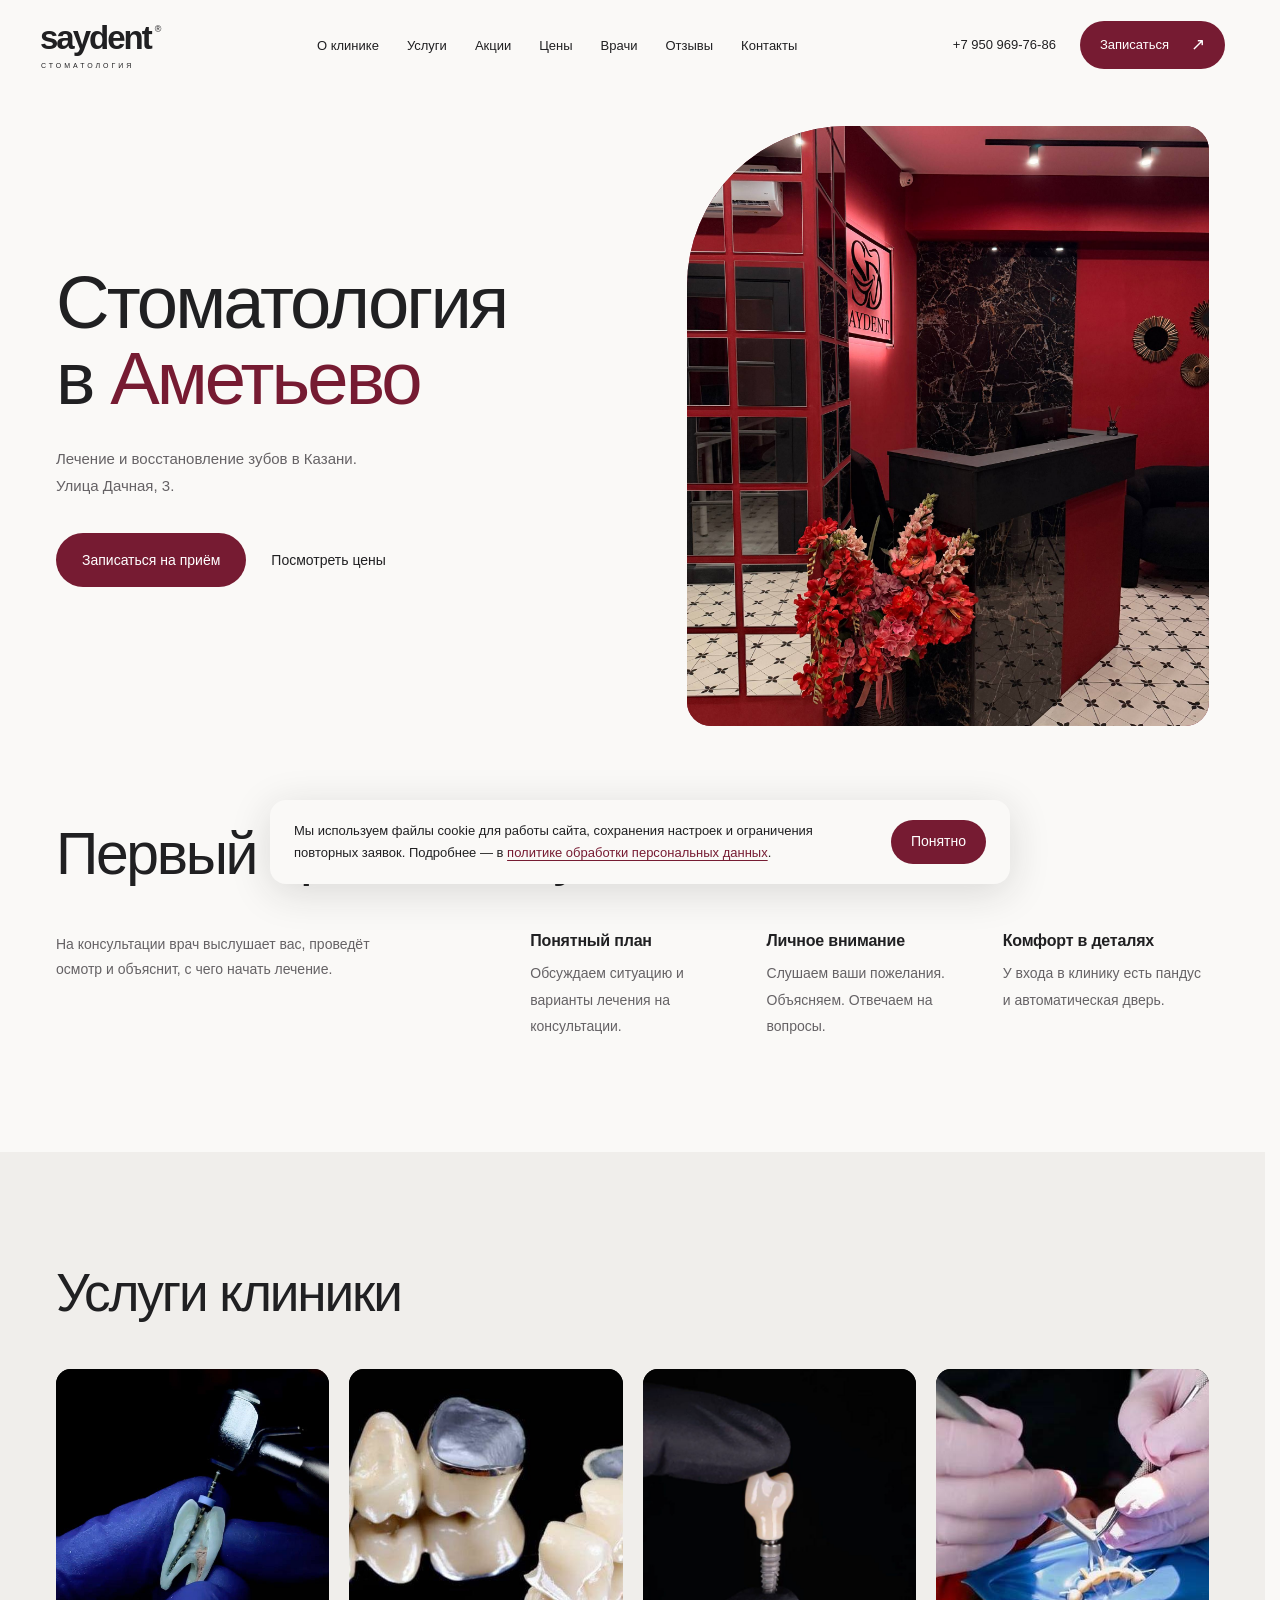
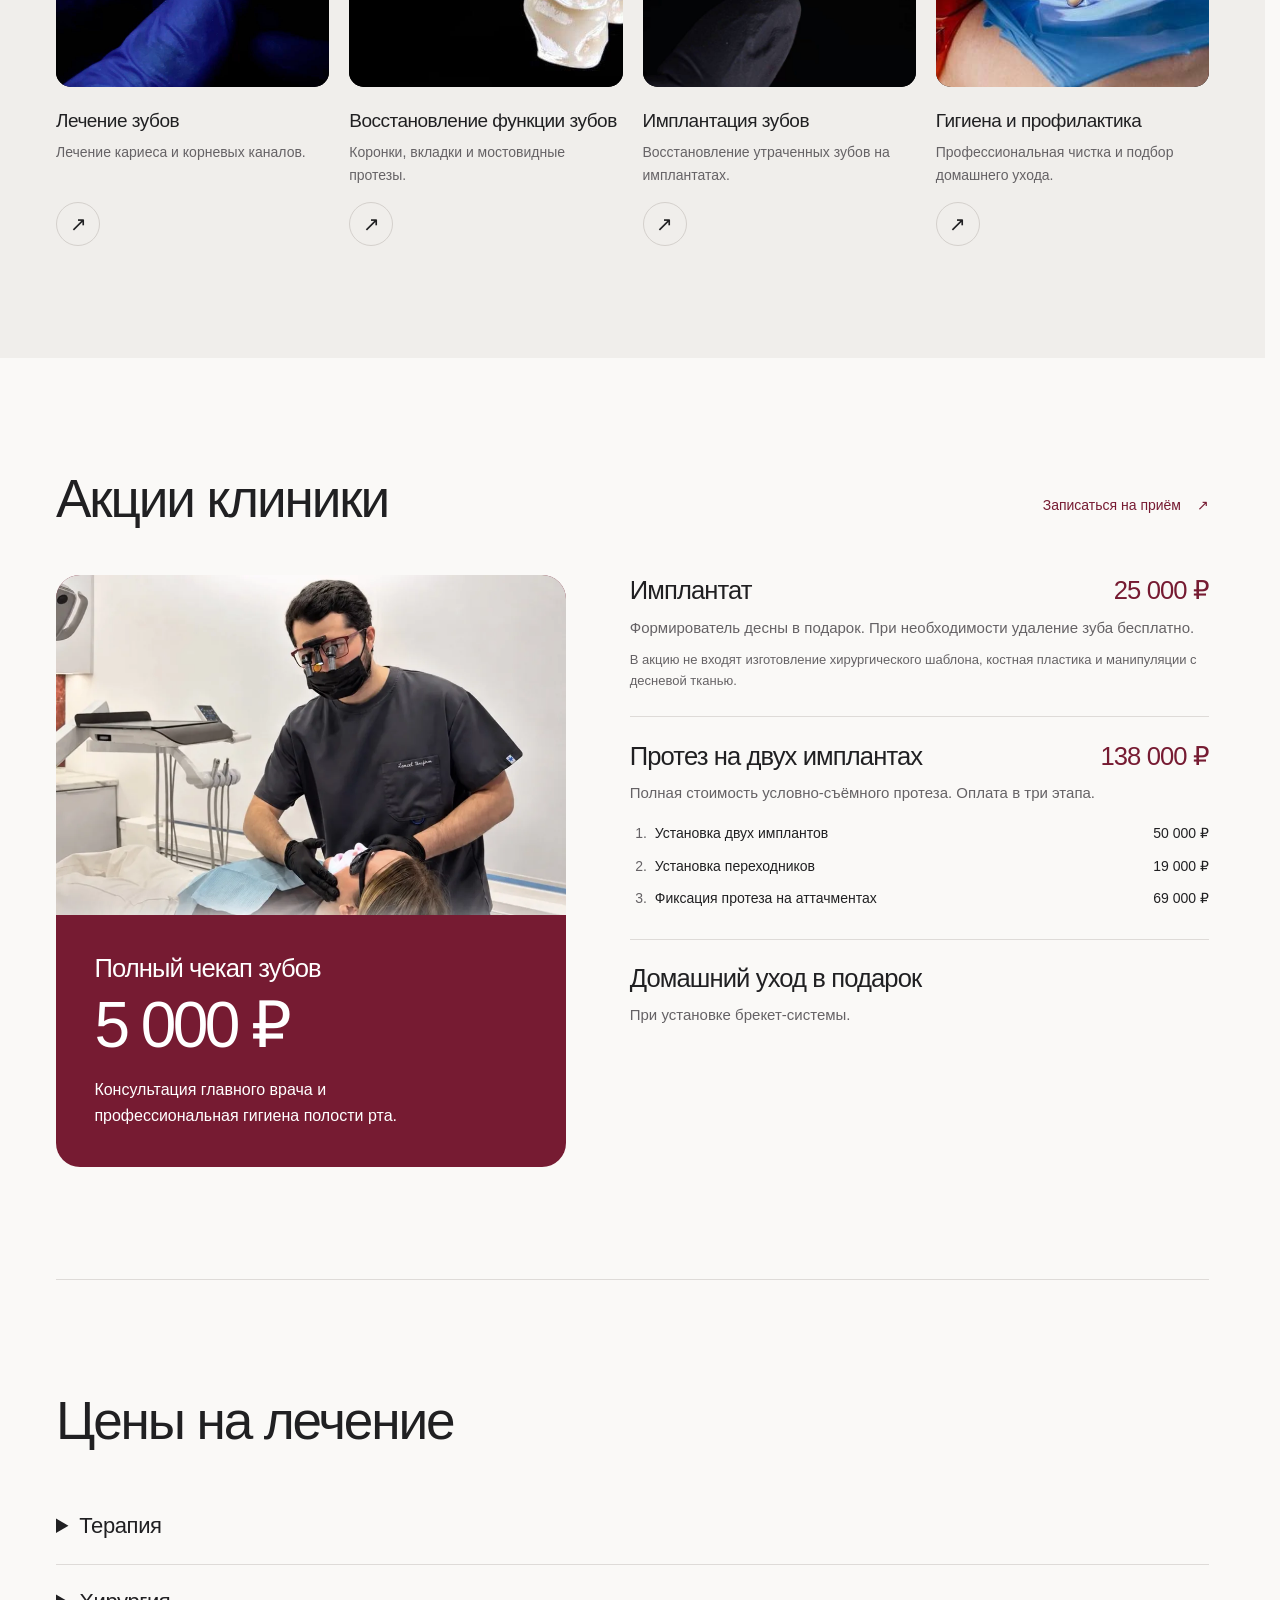
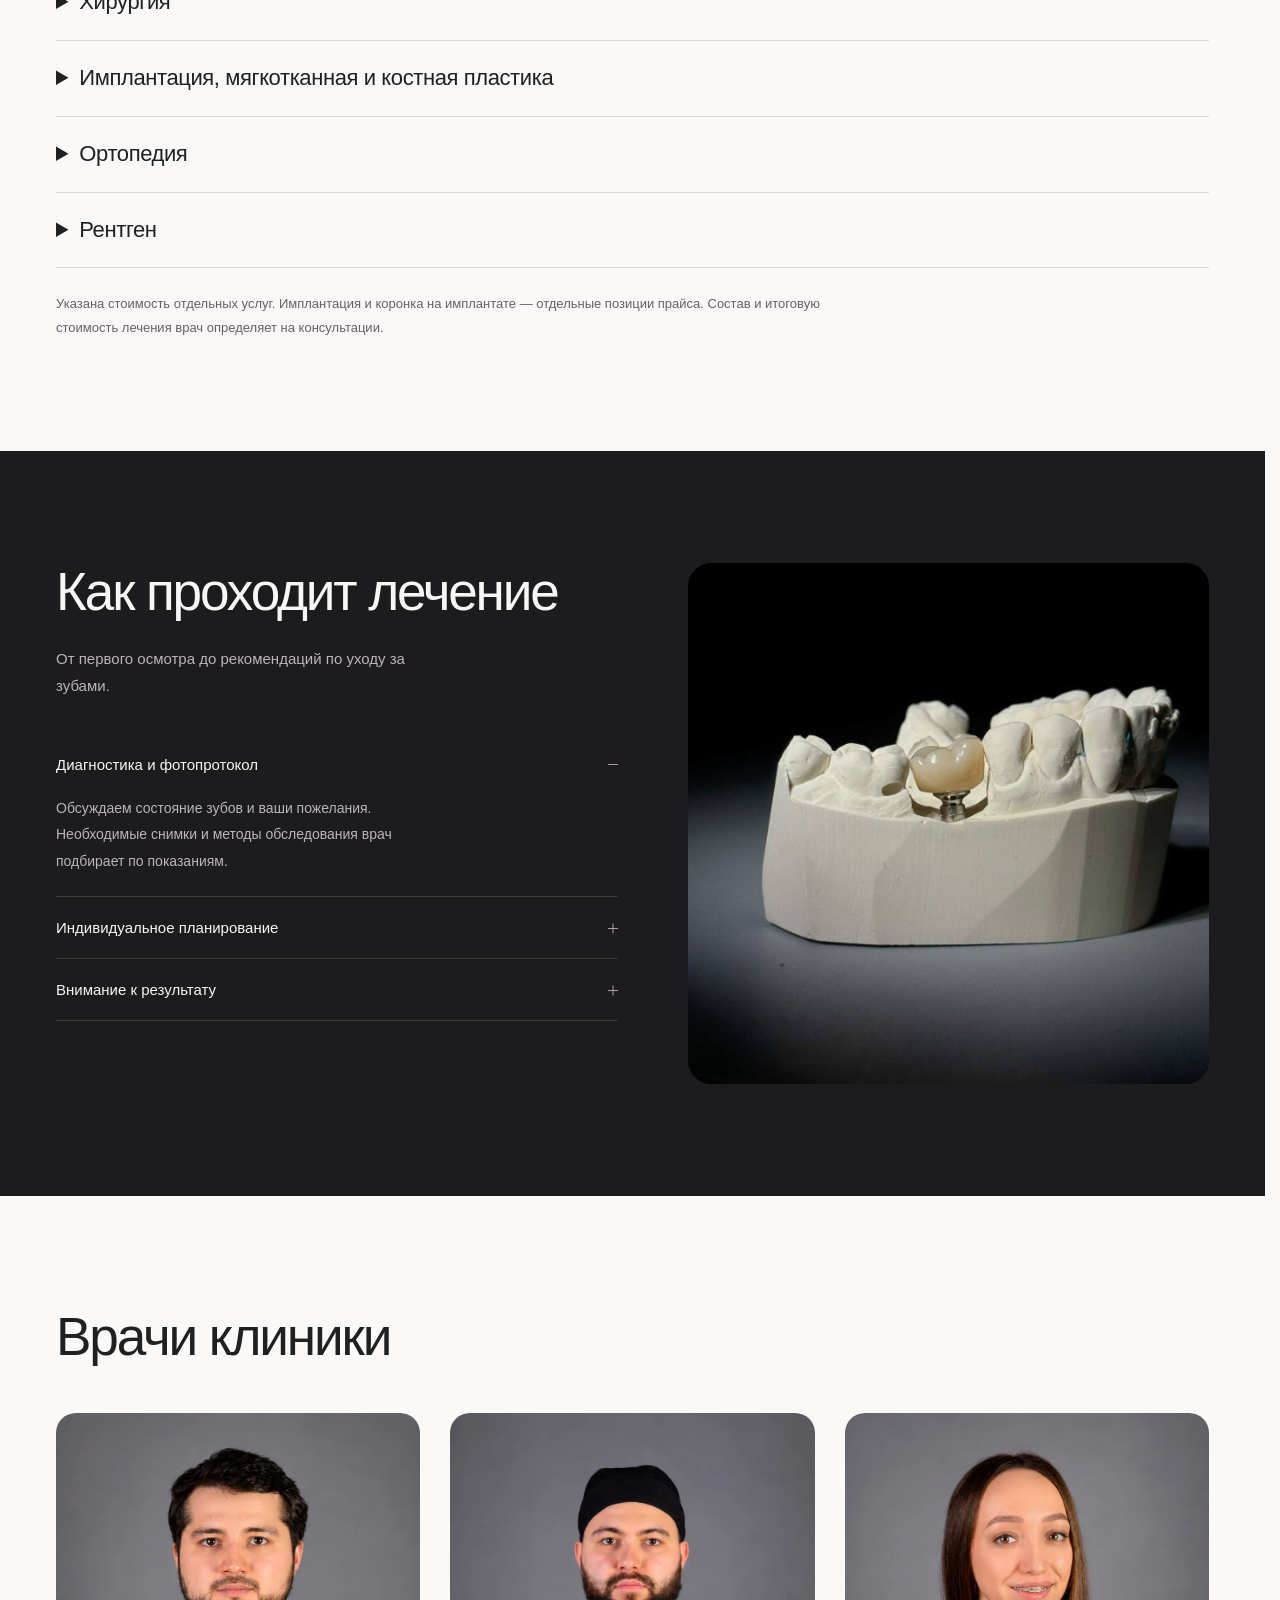
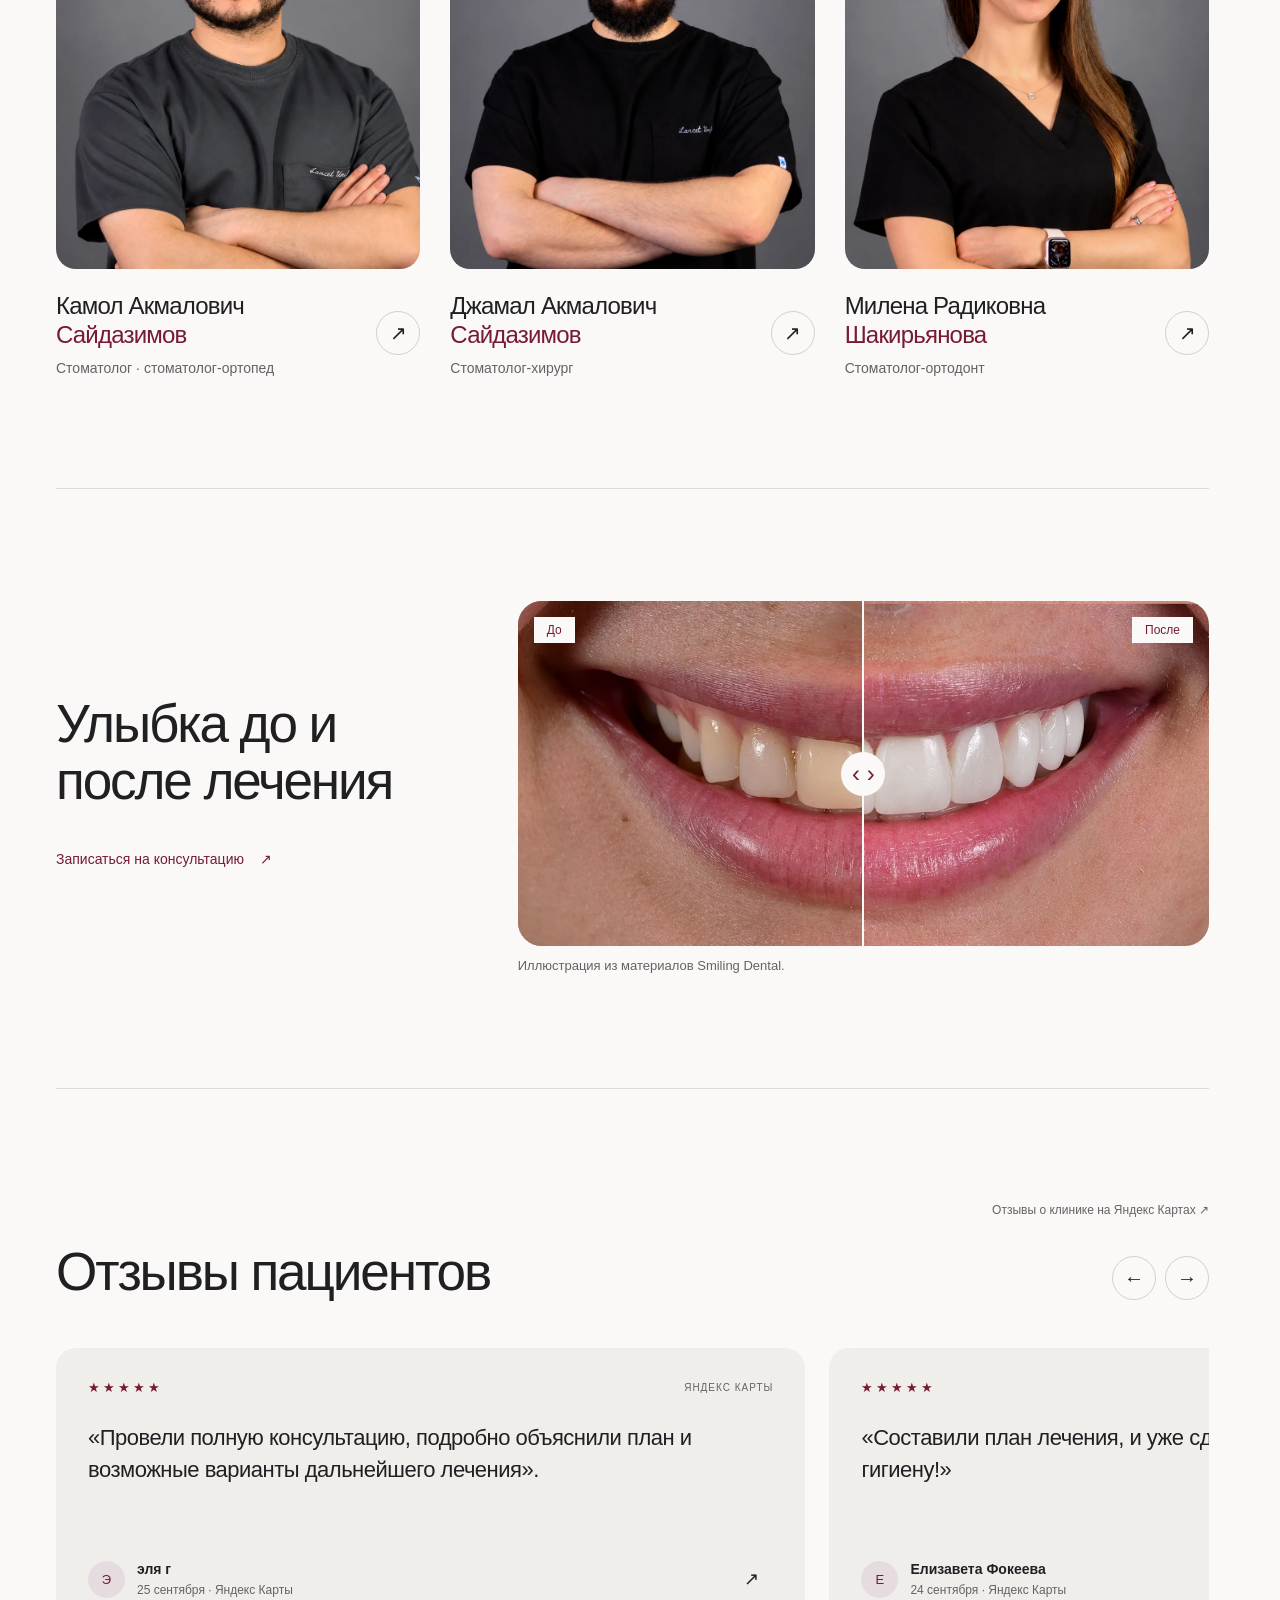
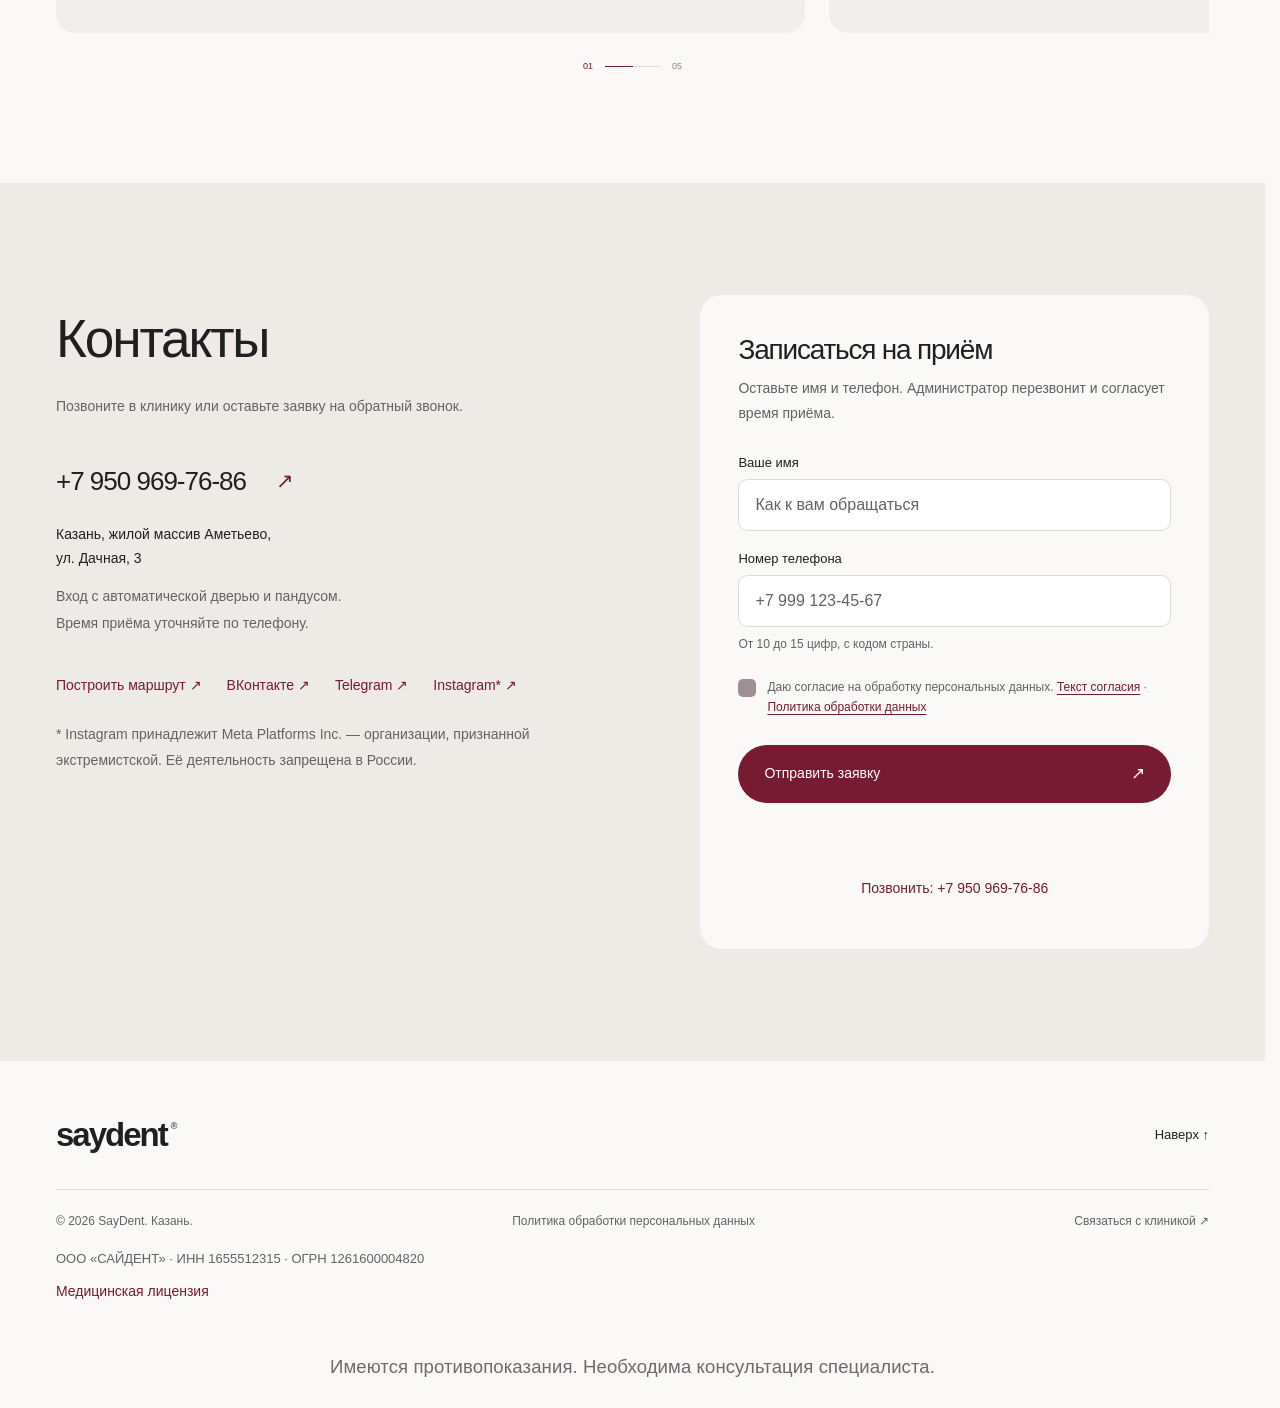
==== commit 28977f55: "Обновить номер телефона клиники" ====
--- a/index.html
+++ b/index.html
@@ -19,7 +19,7 @@
         <a href="#about">О клинике</a><a href="#services">Услуги</a><a href="#offers">Акции</a><a href="#prices">Цены</a><a href="#doctors">Врачи</a><a href="#reviews">Отзывы</a><a href="#contacts">Контакты</a>
       </nav>
       <div class="header-actions">
-        <a class="header-phone" href="tel:+79509499325">+7 950 949-93-25</a>
+        <a class="header-phone" href="tel:+79509697686">+7 950 969-76-86</a>
         <a class="button button-small" href="#appointment">Записаться <span aria-hidden="true">↗</span></a>
         <button class="menu-toggle" type="button" aria-label="Открыть меню" aria-controls="navigation" aria-expanded="false"><span></span><span></span></button>
       </div>
@@ -342,7 +342,7 @@
       <div class="shell">
 
         <div class="contact-layout">
-          <div class="contact-copy"><h2 id="contacts-title">Контакты</h2><p class="section-description">Позвоните в клинику или оставьте заявку на обратный звонок.</p><a class="contact-phone" href="tel:+79509499325">+7 950 949-93-25 <span aria-hidden="true">↗</span></a><address>Казань, жилой массив Аметьево,<br>ул. Дачная, 3</address><p class="contact-detail">Вход с автоматической дверью и пандусом.<br>Время приёма уточняйте по телефону.</p>
+          <div class="contact-copy"><h2 id="contacts-title">Контакты</h2><p class="section-description">Позвоните в клинику или оставьте заявку на обратный звонок.</p><a class="contact-phone" href="tel:+79509697686">+7 950 969-76-86 <span aria-hidden="true">↗</span></a><address>Казань, жилой массив Аметьево,<br>ул. Дачная, 3</address><p class="contact-detail">Вход с автоматической дверью и пандусом.<br>Время приёма уточняйте по телефону.</p>
             <div class="contact-links">
               <a class="text-link" href="https://yandex.ru/maps/?rtext=~55.76828342,49.16670703&amp;rtt=auto" target="_blank" rel="noopener noreferrer">Построить маршрут ↗</a>
               <a class="text-link" href="https://vk.ru/saydentclinic" target="_blank" rel="noopener noreferrer">ВКонтакте ↗</a>
@@ -371,7 +371,7 @@
               </div>
             </div>
             <noscript><p>Для записи по телефону позвоните администратору. Онлайн-форма работает с JavaScript.</p></noscript>
-            <a class="appointment-call" href="tel:+79509499325">Позвонить: +7 950 949-93-25</a>
+            <a class="appointment-call" href="tel:+79509697686">Позвонить: +7 950 969-76-86</a>
           </div>
         </div>
       </div>
@@ -380,7 +380,7 @@
 
   <footer class="footer shell">
     <div class="footer-top"><a class="logo" href="#home" aria-label="SayDent - на главную">saydent<span class="logo-dot">®</span></a><a href="#home" class="back-top" aria-label="Вернуться наверх">Наверх ↑</a></div>
-    <div class="footer-bottom"><span>© <span id="year">2026</span> SayDent. Казань.</span><a href="privacy.html">Политика обработки персональных данных</a><a href="tel:+79509499325">Связаться с клиникой ↗</a></div>
+    <div class="footer-bottom"><span>© <span id="year">2026</span> SayDent. Казань.</span><a href="privacy.html">Политика обработки персональных данных</a><a href="tel:+79509697686">Связаться с клиникой ↗</a></div>
     <p class="clinic-credentials">ООО «САЙДЕНТ» · ИНН 1655512315 · ОГРН 1261600004820</p>
     <a class="text-link" id="license-title" href="license.html">Медицинская лицензия</a>
     <p class="medical-note">Имеются противопоказания. Необходима консультация специалиста.</p>
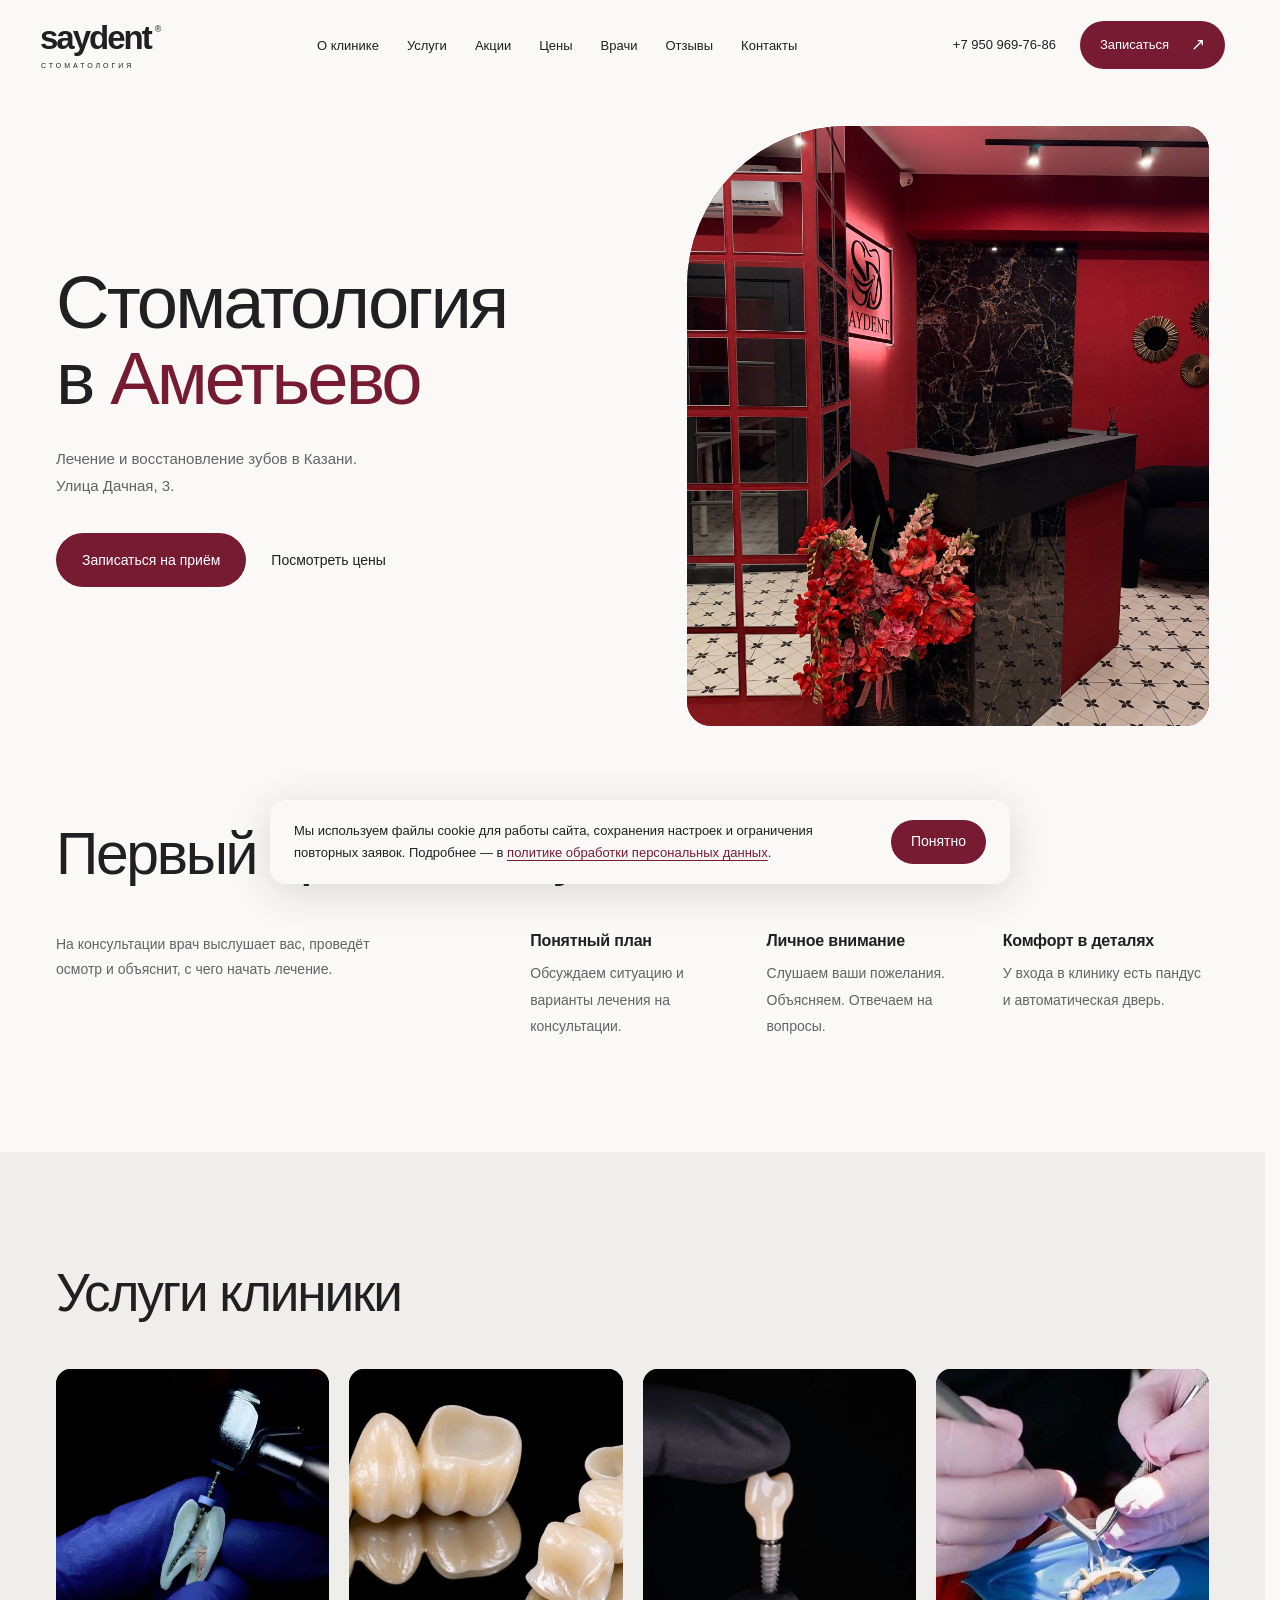
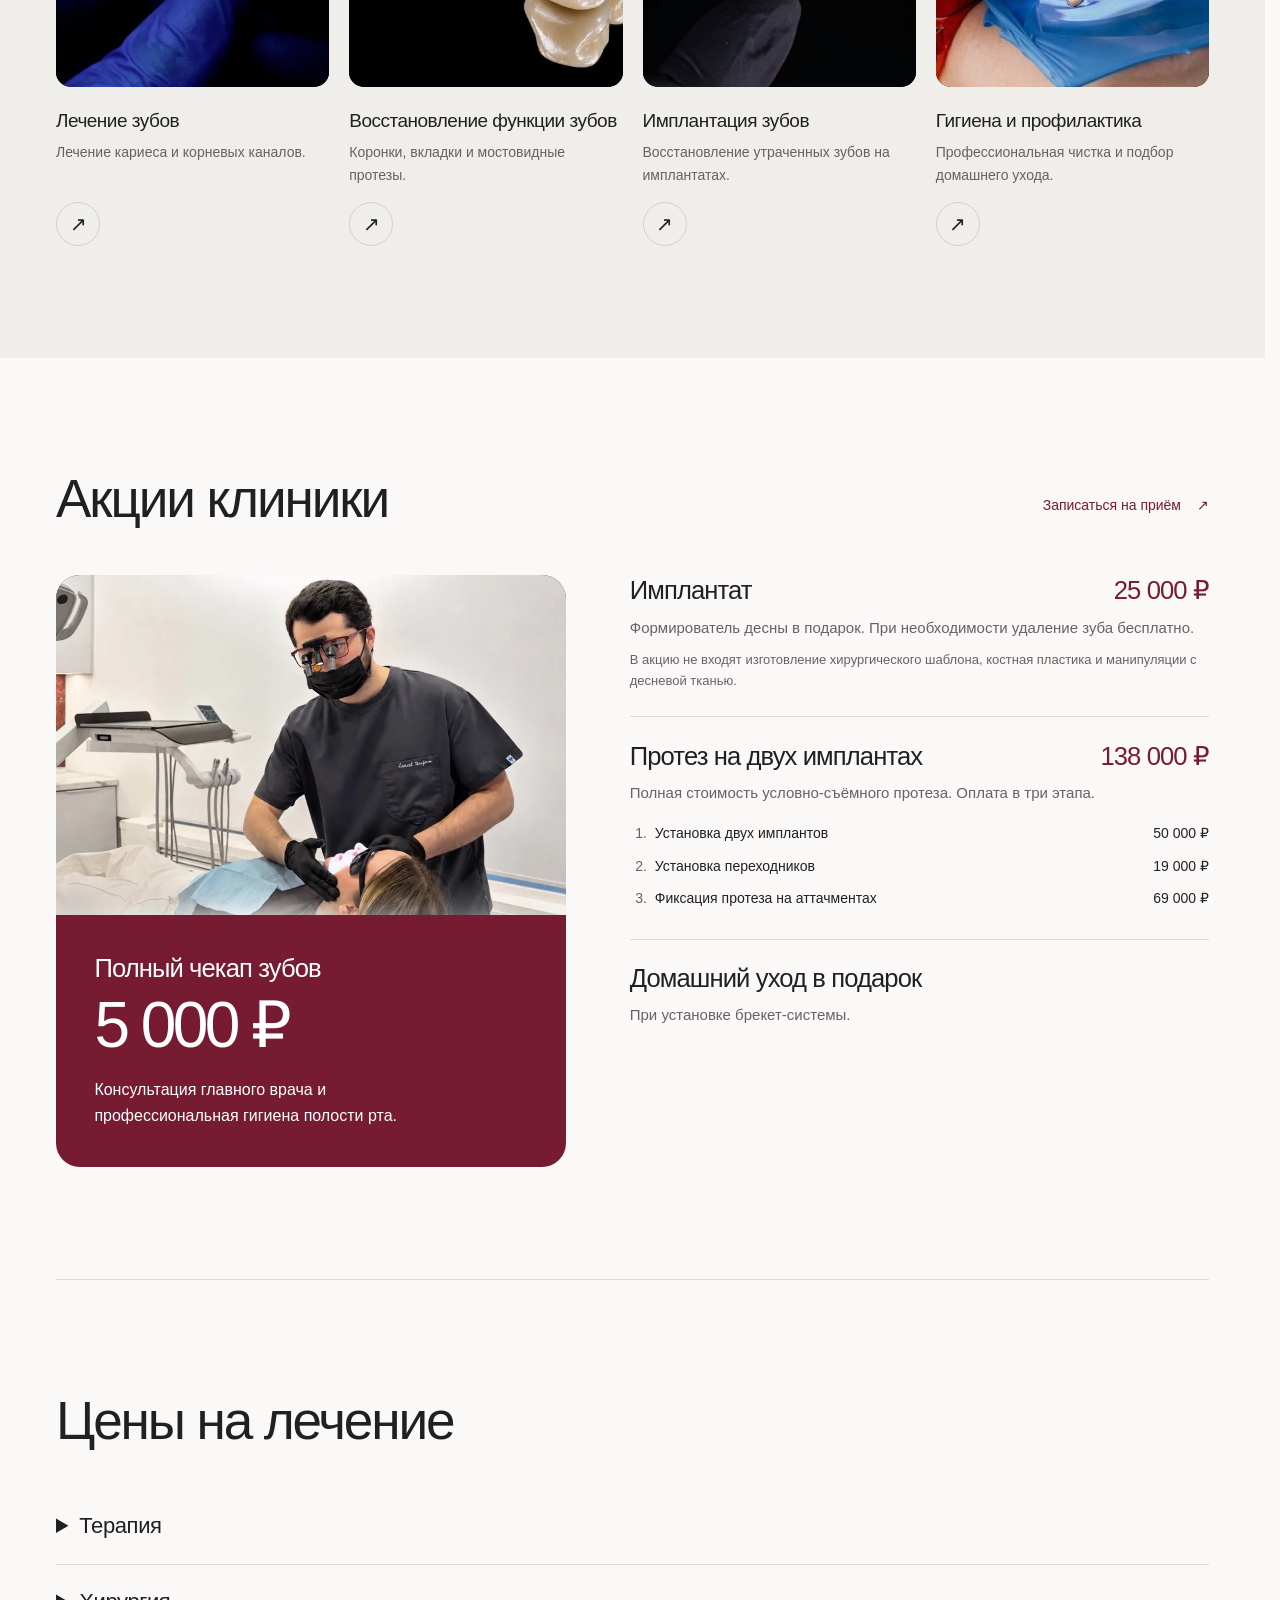
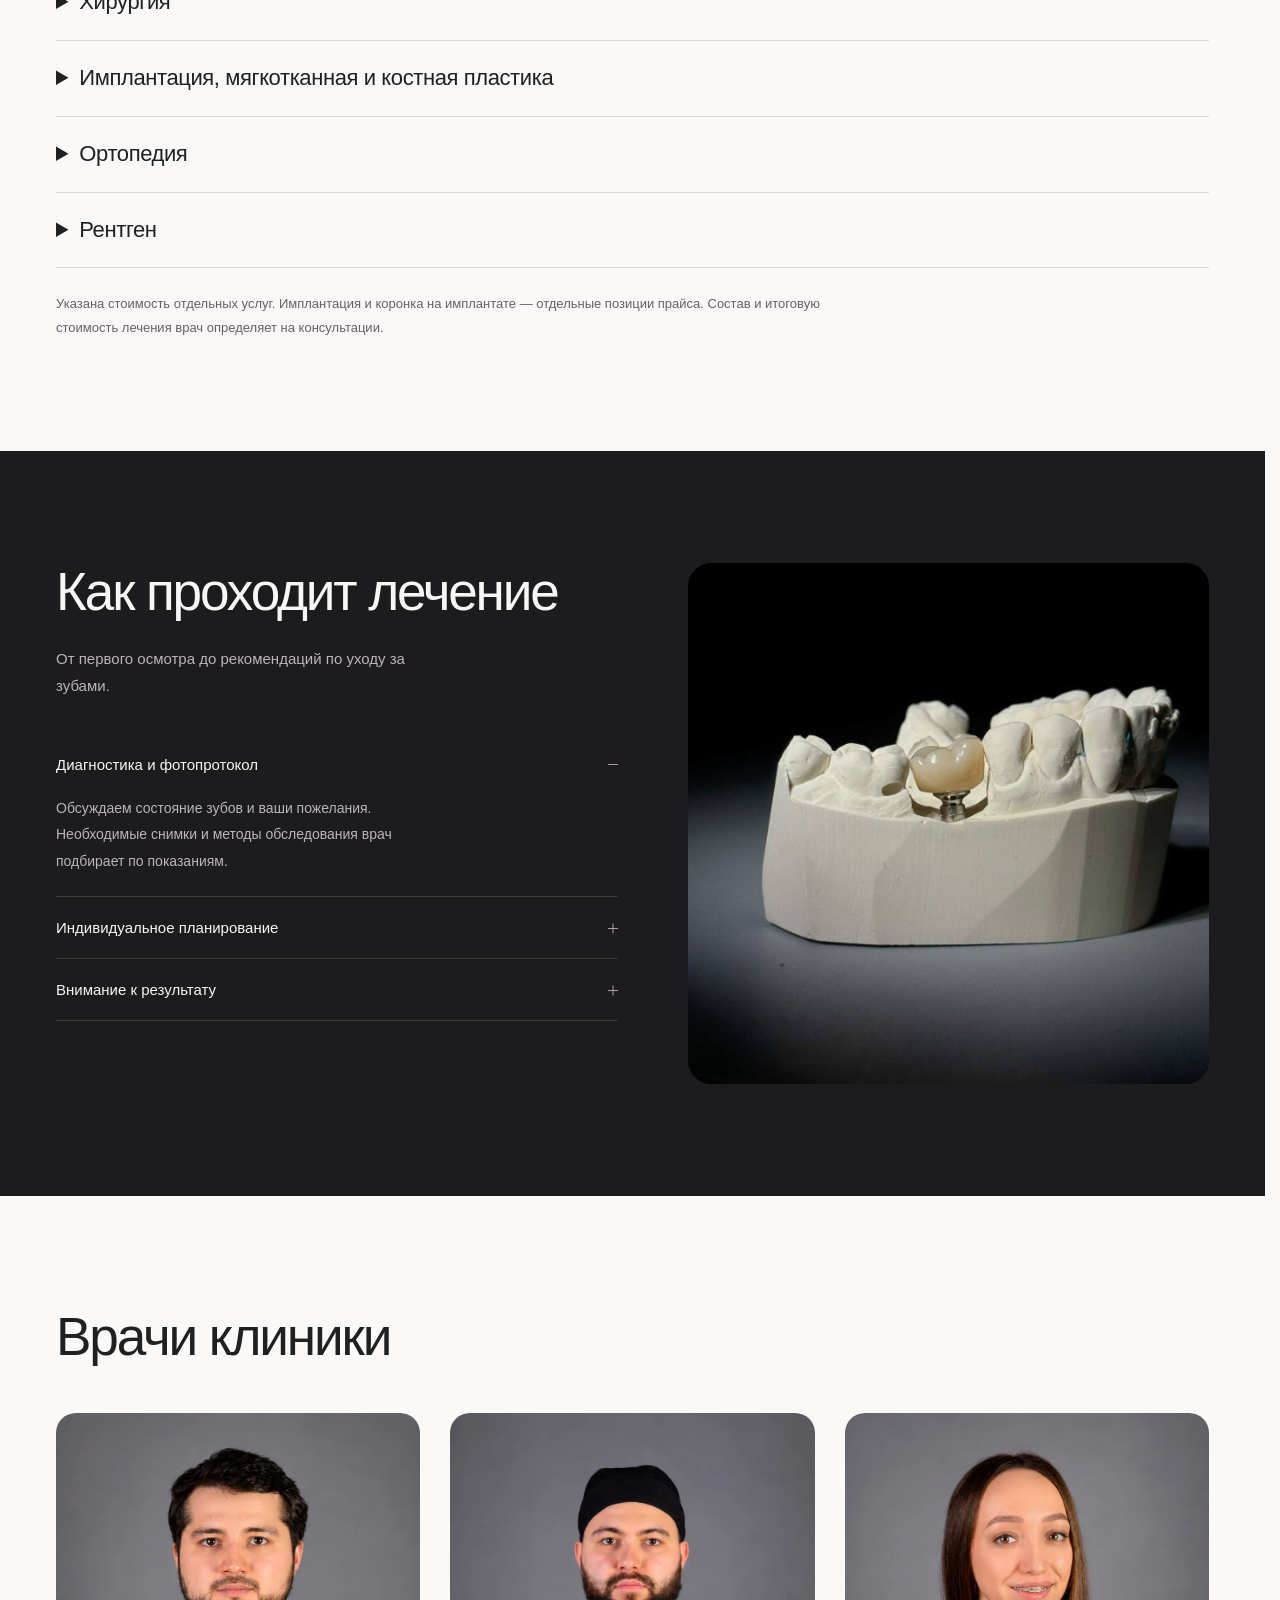
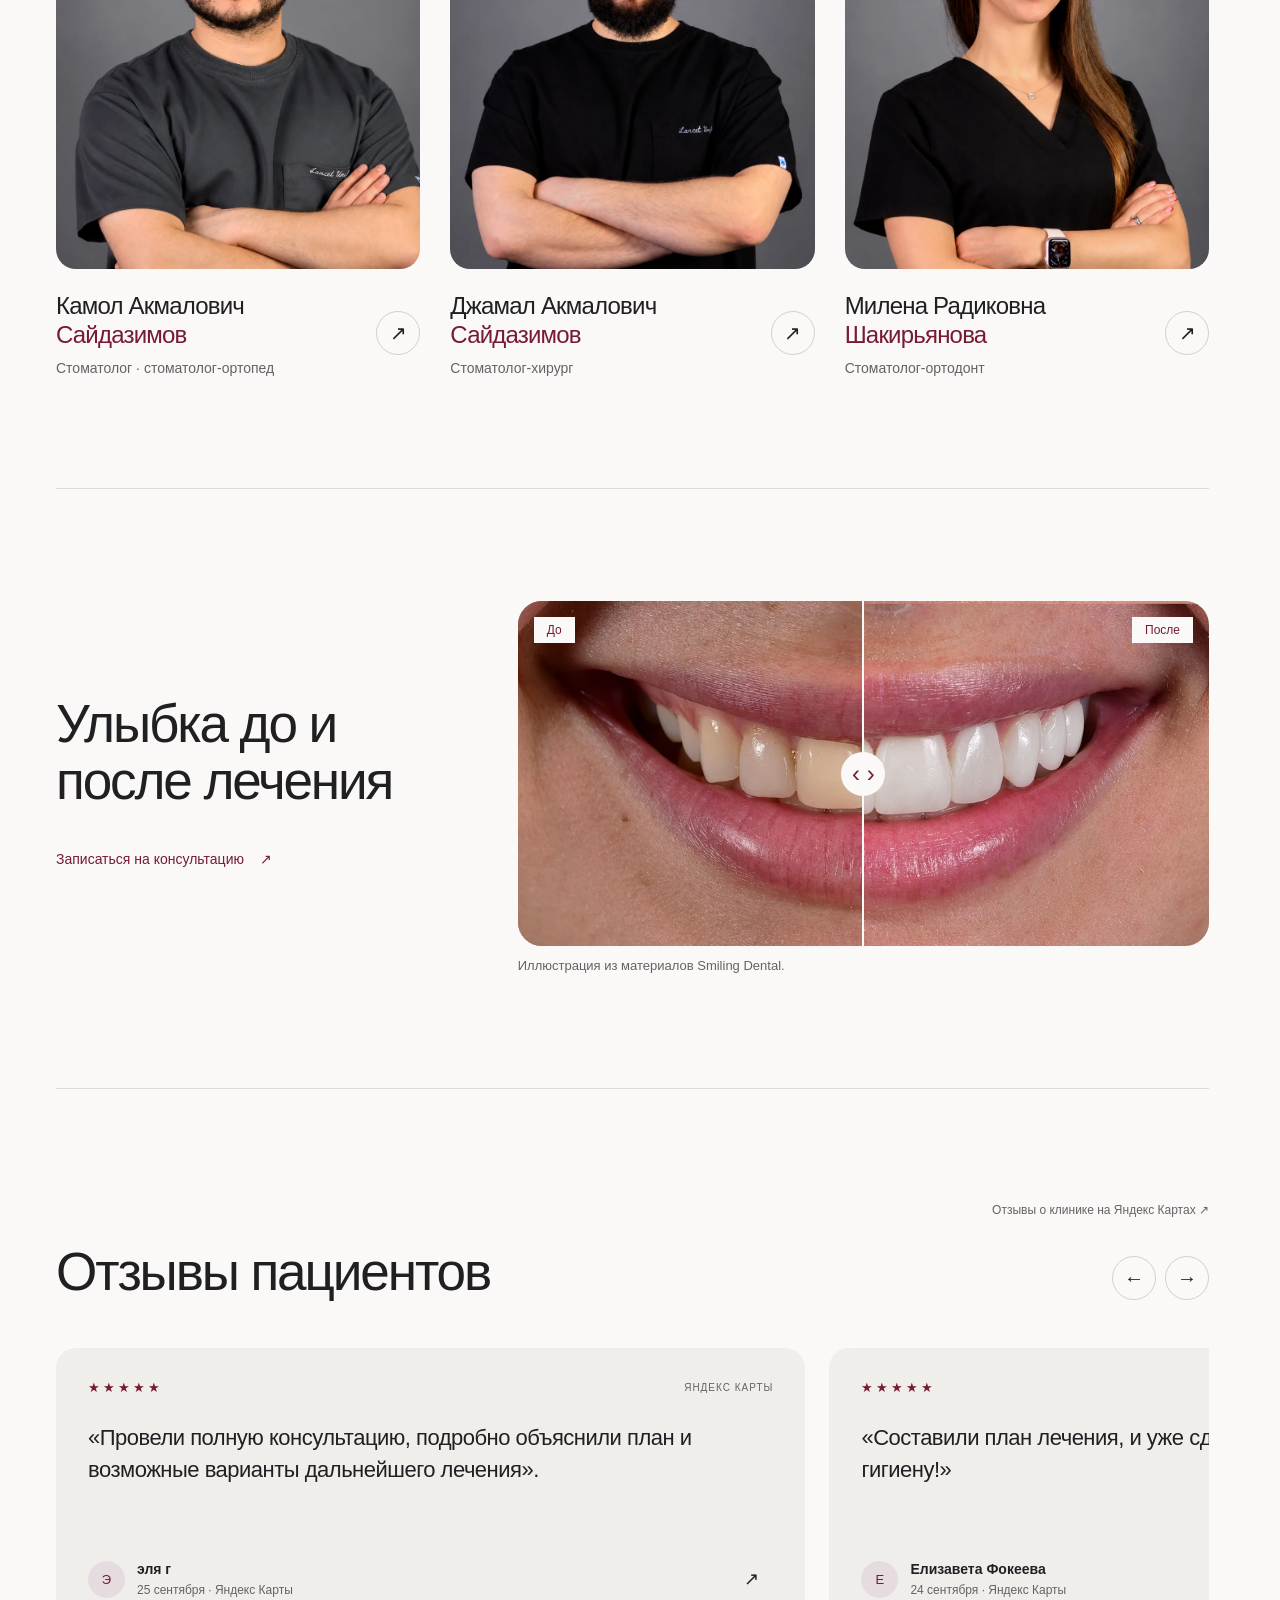
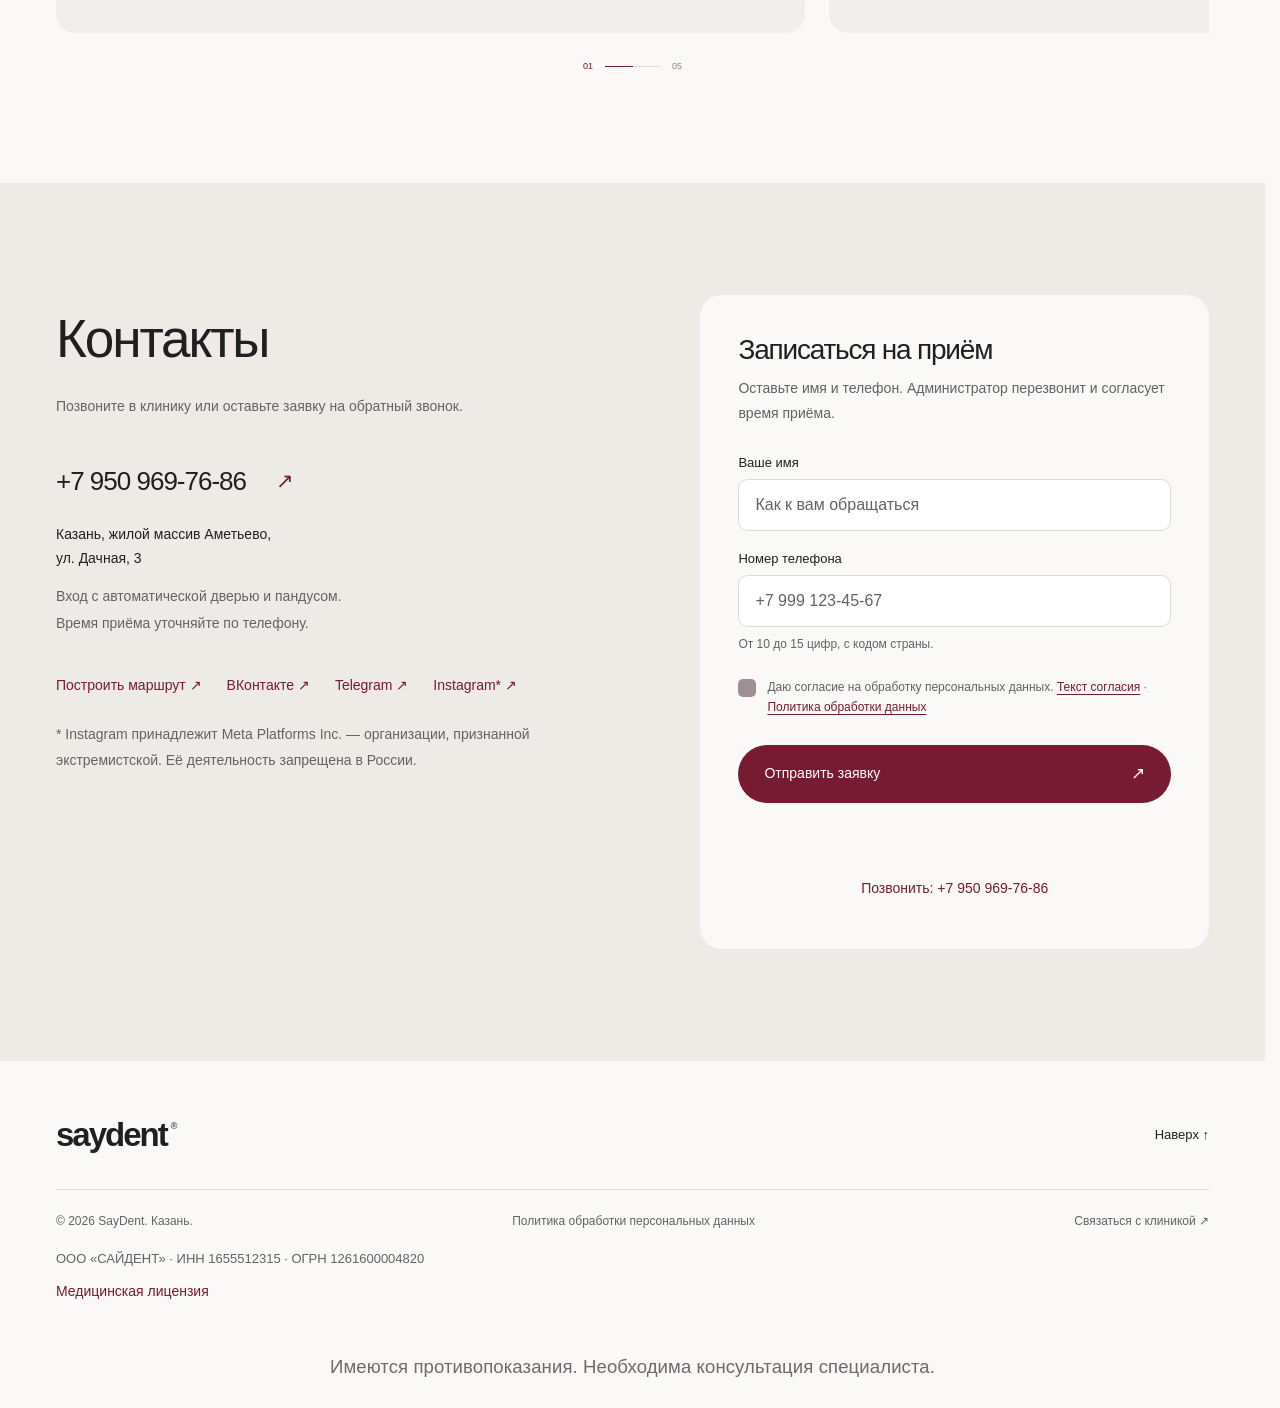
==== commit 5f3558aa: "Обновить цены первичных консультаций терапевта и ортопеда" ====
--- a/index.html
+++ b/index.html
@@ -120,7 +120,7 @@
           <summary>Терапия</summary>
           <table class="price-table" aria-label="Терапия">
             <tbody>
-              <tr><th scope="row">Приём (осмотр, консультация) врача стоматолога-терапевта первичный</th><td>1 490 ₽</td></tr>
+              <tr><th scope="row">Приём (осмотр, консультация) врача стоматолога-терапевта первичный</th><td>1 000 ₽</td></tr>
               <tr><th scope="row">Приём (осмотр, консультация) врача стоматолога-терапевта повторный</th><td>990 ₽</td></tr>
               <tr><th scope="row">Повторный прием,запланированный врачом</th><td>0 ₽</td></tr>
               <tr><th scope="row">Профессиональная гигиена полости рта и зубов</th><td>6 000 ₽</td></tr>
@@ -213,7 +213,7 @@
           <summary>Ортопедия</summary>
           <table class="price-table" aria-label="Ортопедия">
             <tbody>
-              <tr><th scope="row">Прием (осмотр, консультация) врача-стоматолога-ортопеда первичный</th><td>1 500 ₽</td></tr>
+              <tr><th scope="row">Прием (осмотр, консультация) врача-стоматолога-ортопеда первичный</th><td>1 000 ₽</td></tr>
               <tr><th scope="row">Прием (осмотр, консультация) врача стоматолога-ортопеда повторный</th><td>990 ₽</td></tr>
               <tr><th scope="row">Повторный прием,запланированный врачом</th><td>0 ₽</td></tr>
               <tr><th scope="row">Керамический винир</th><td>30 000 ₽</td></tr>
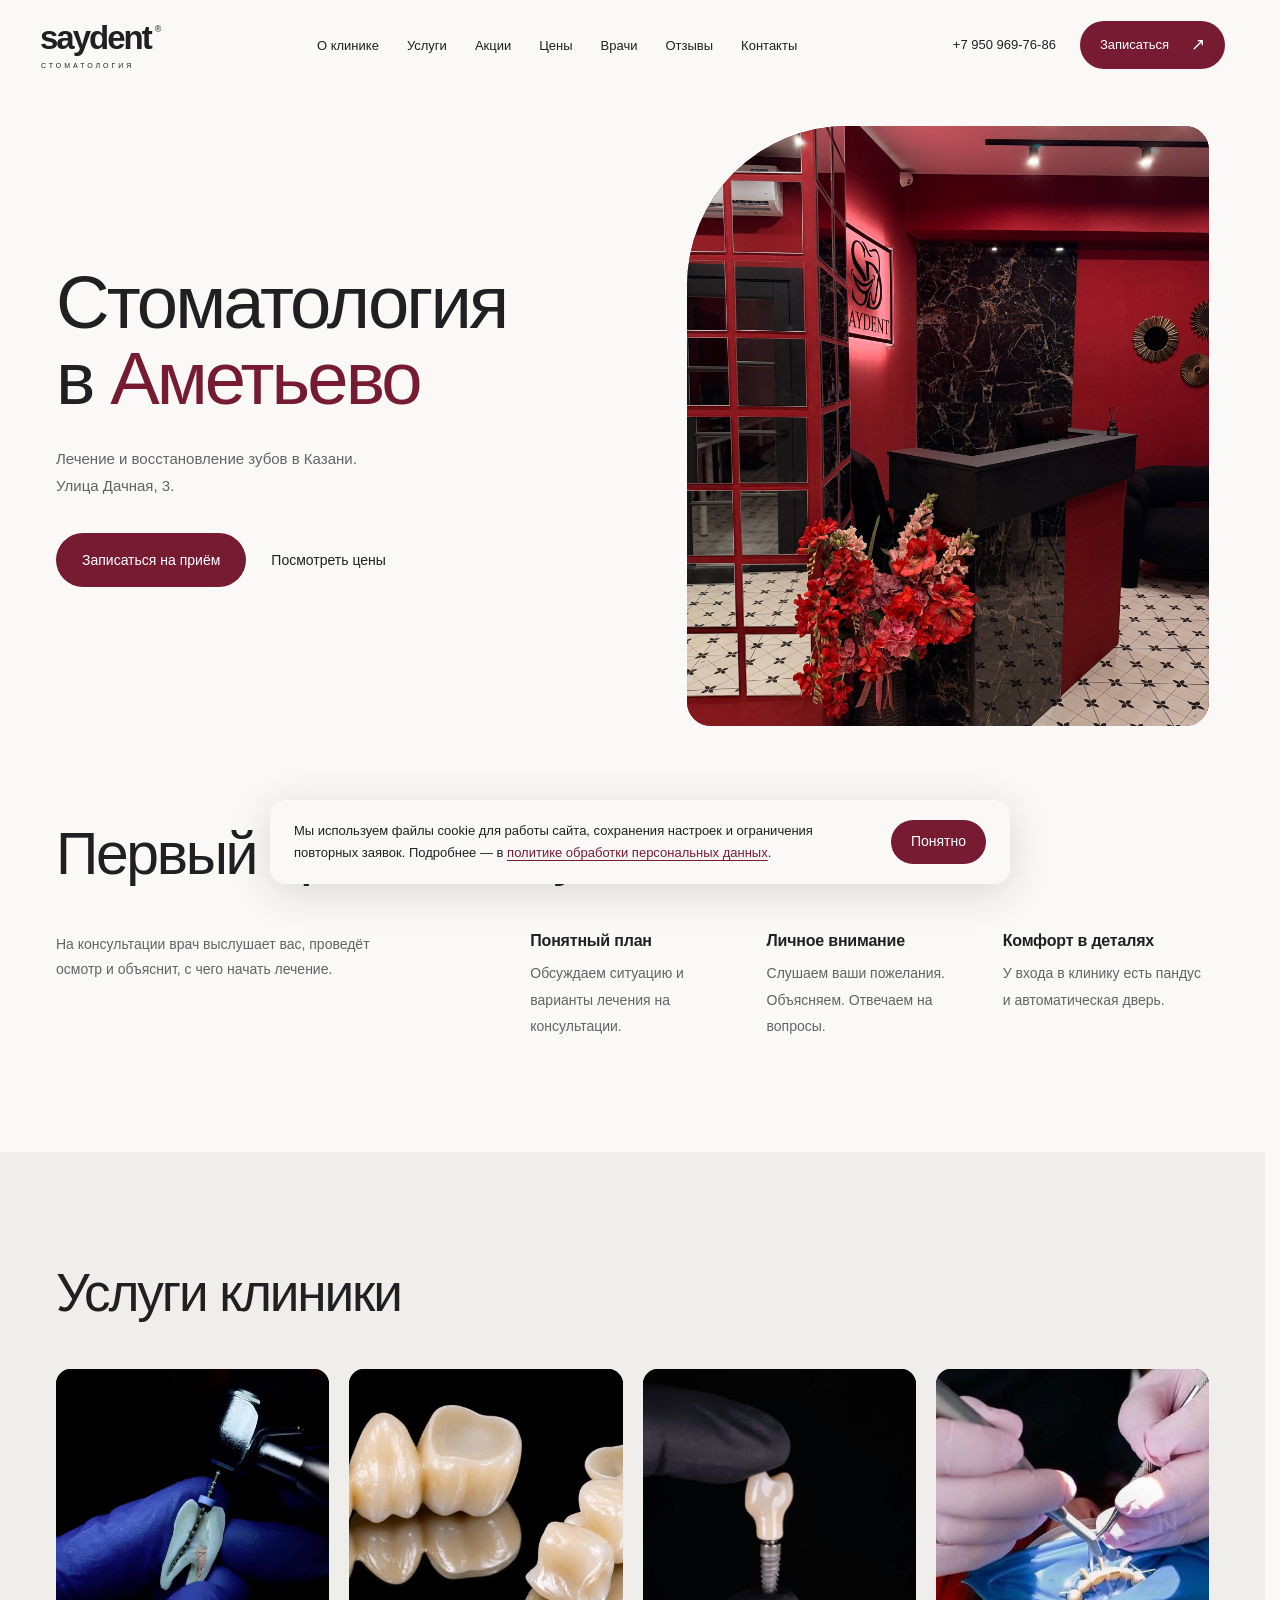
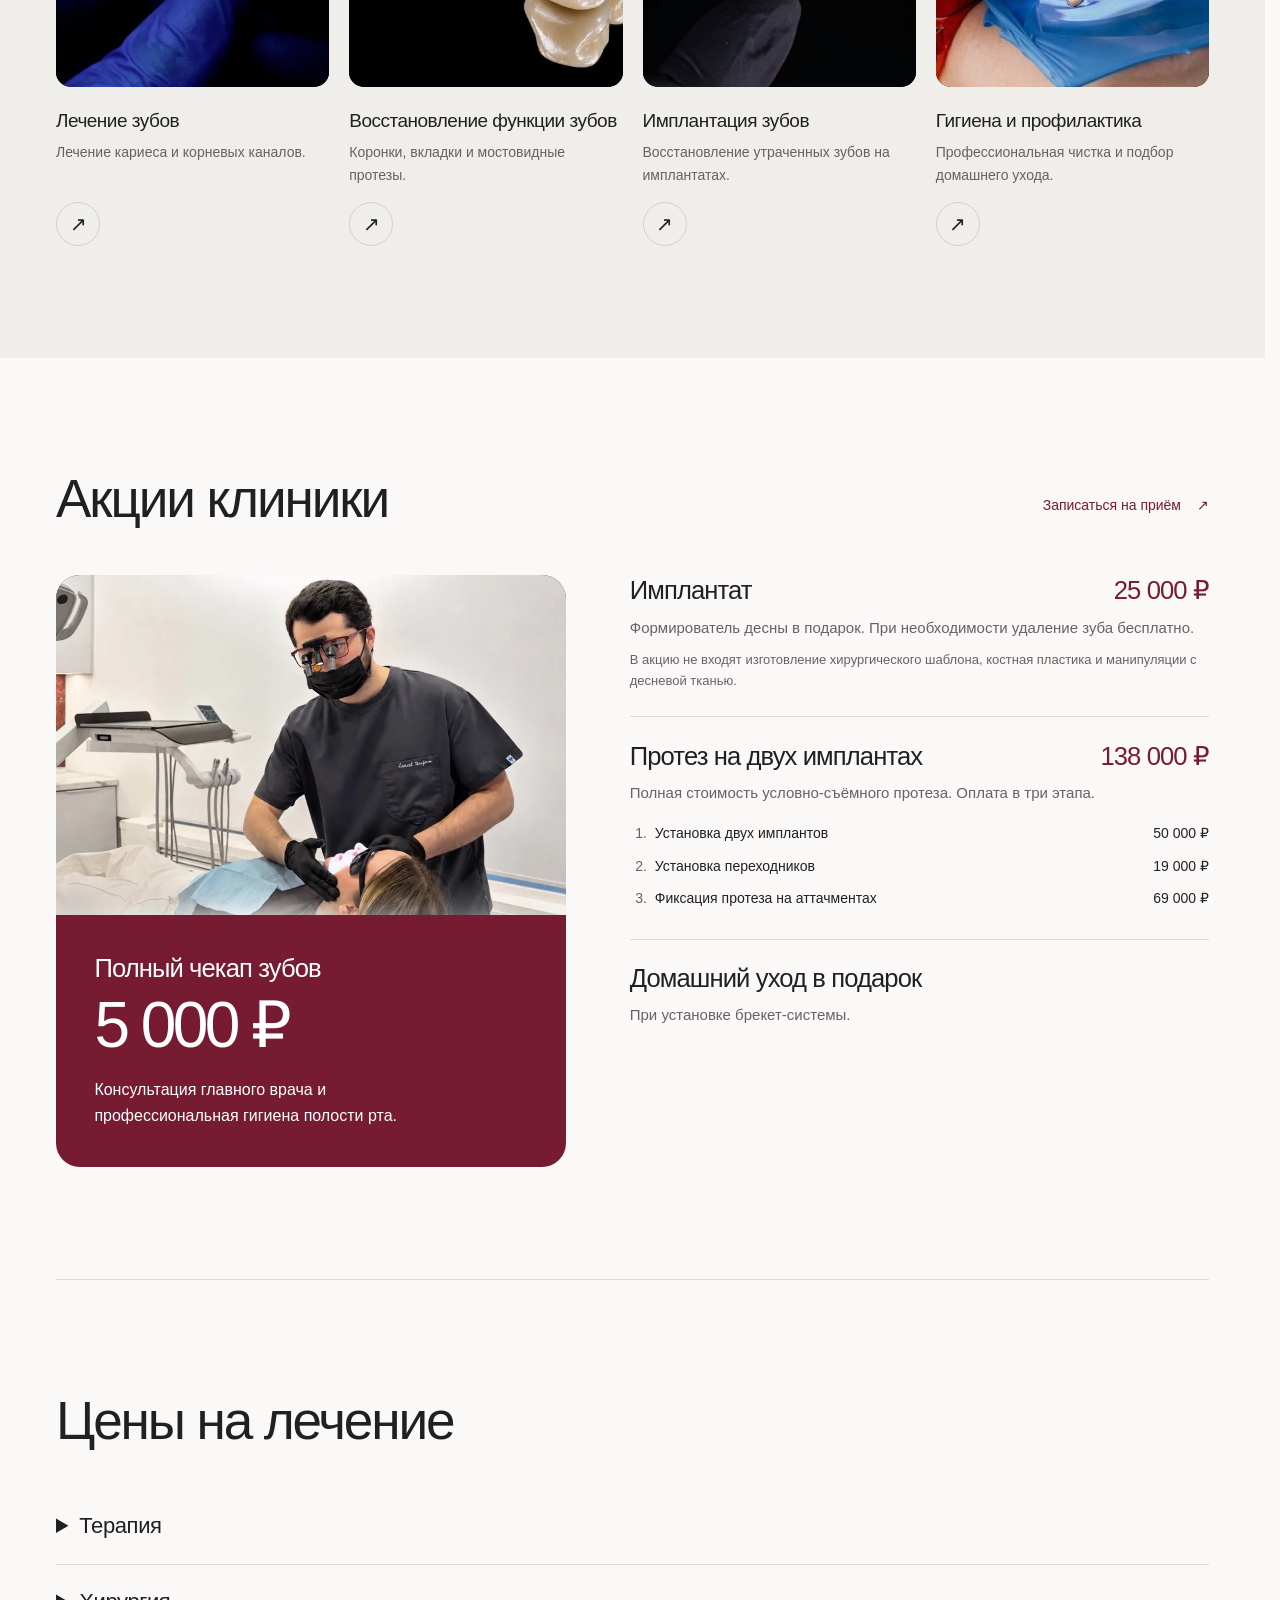
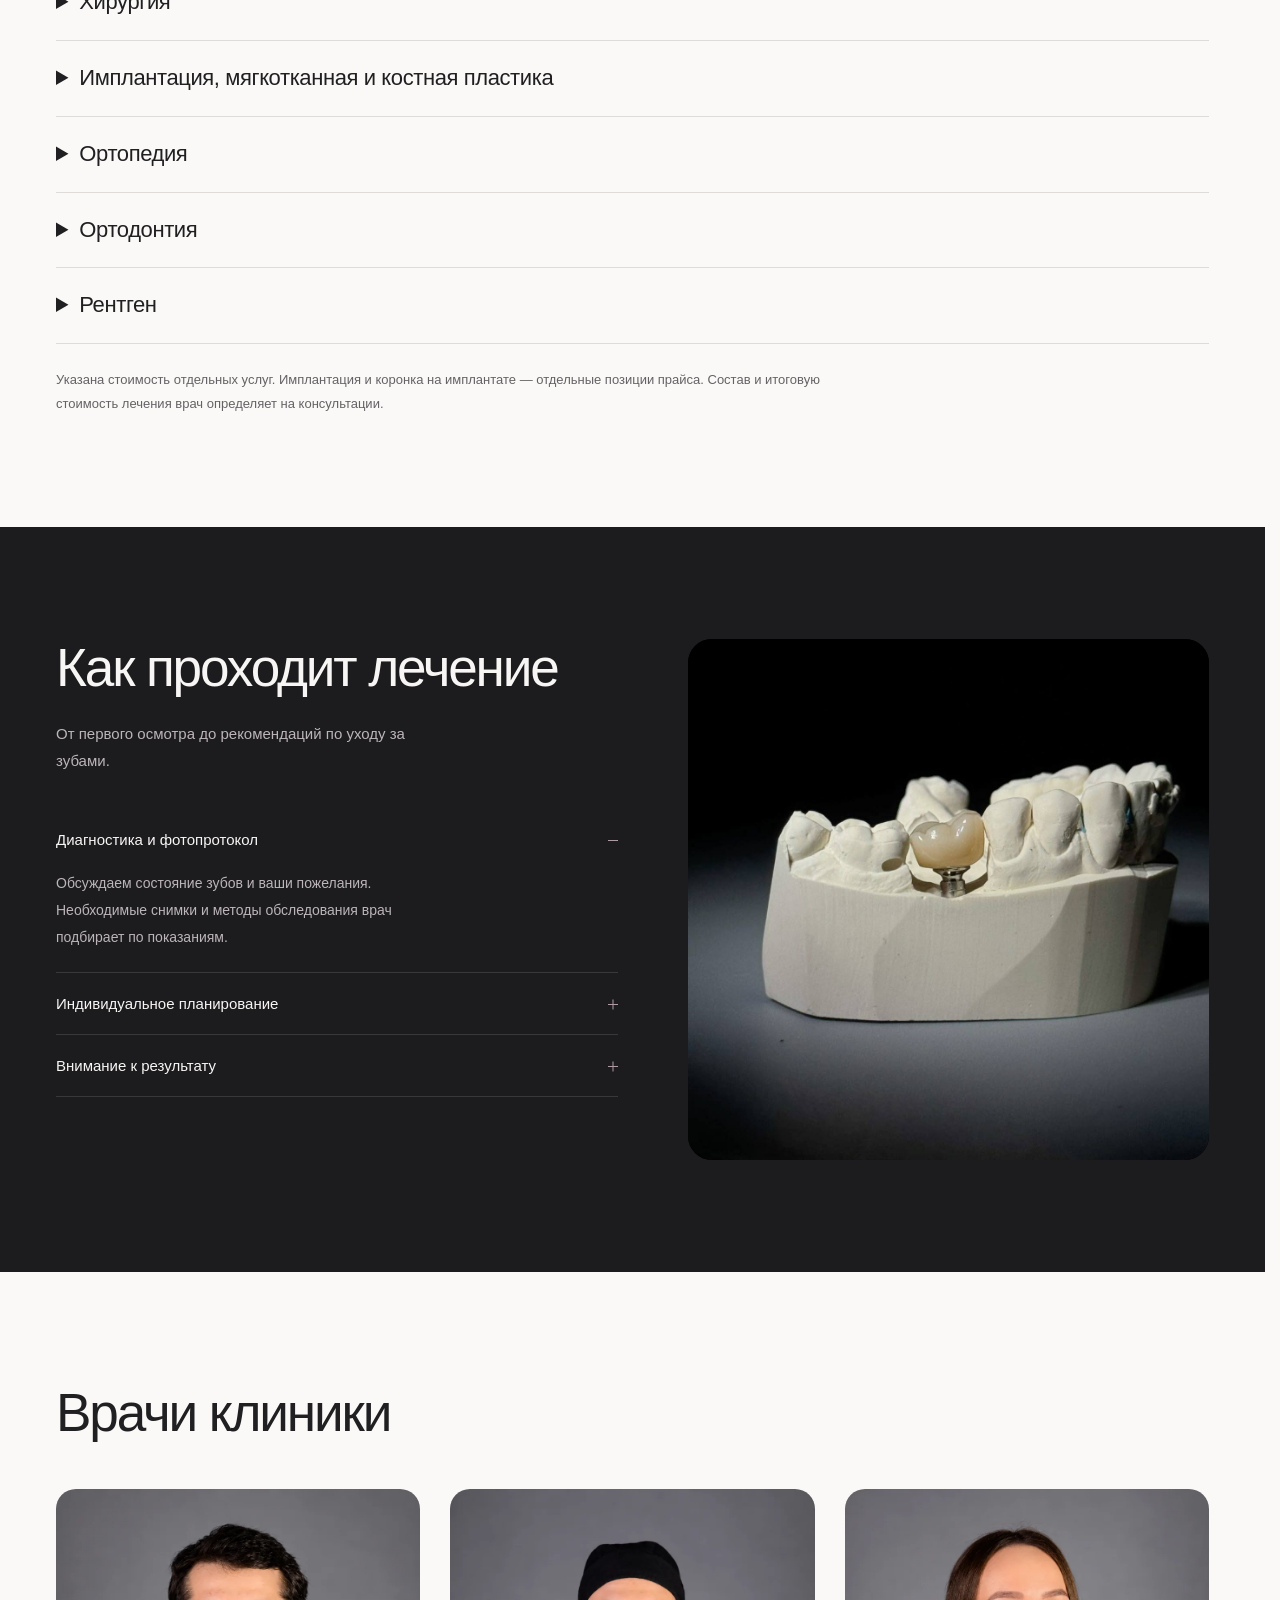
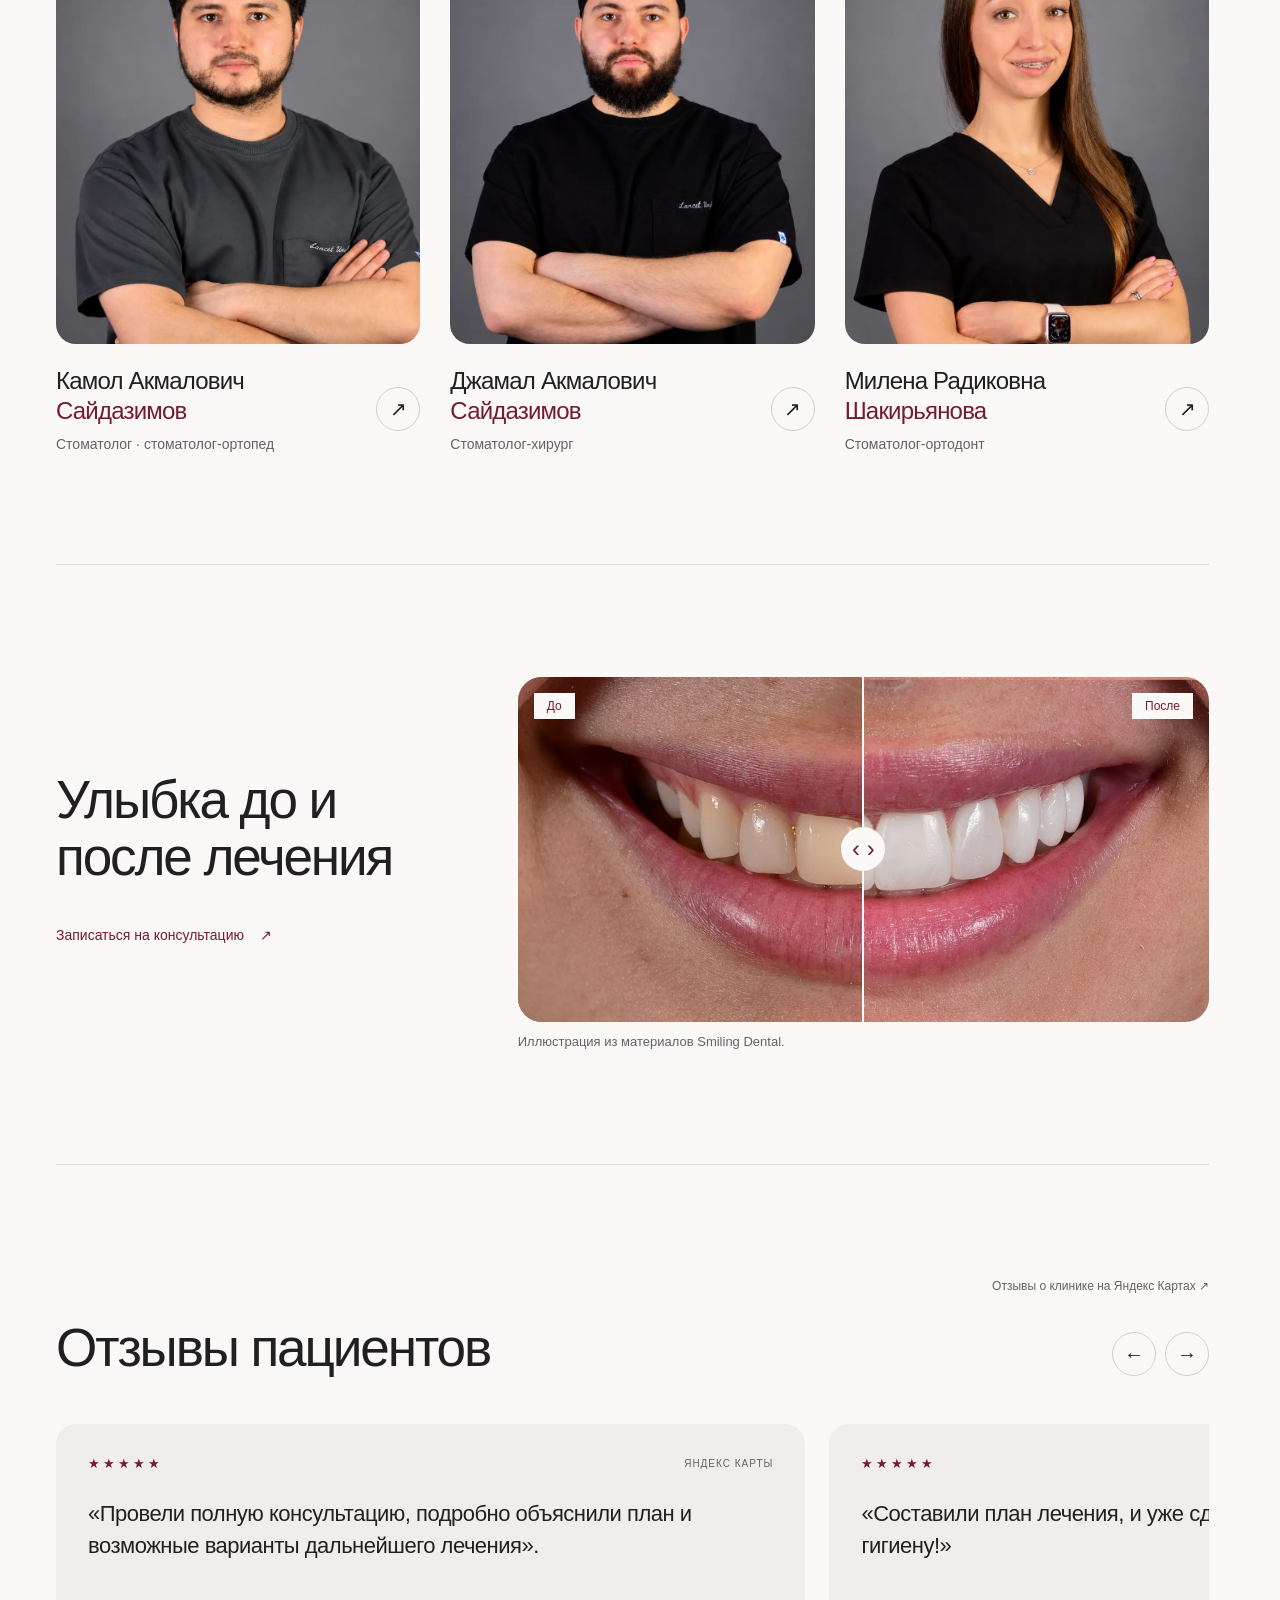
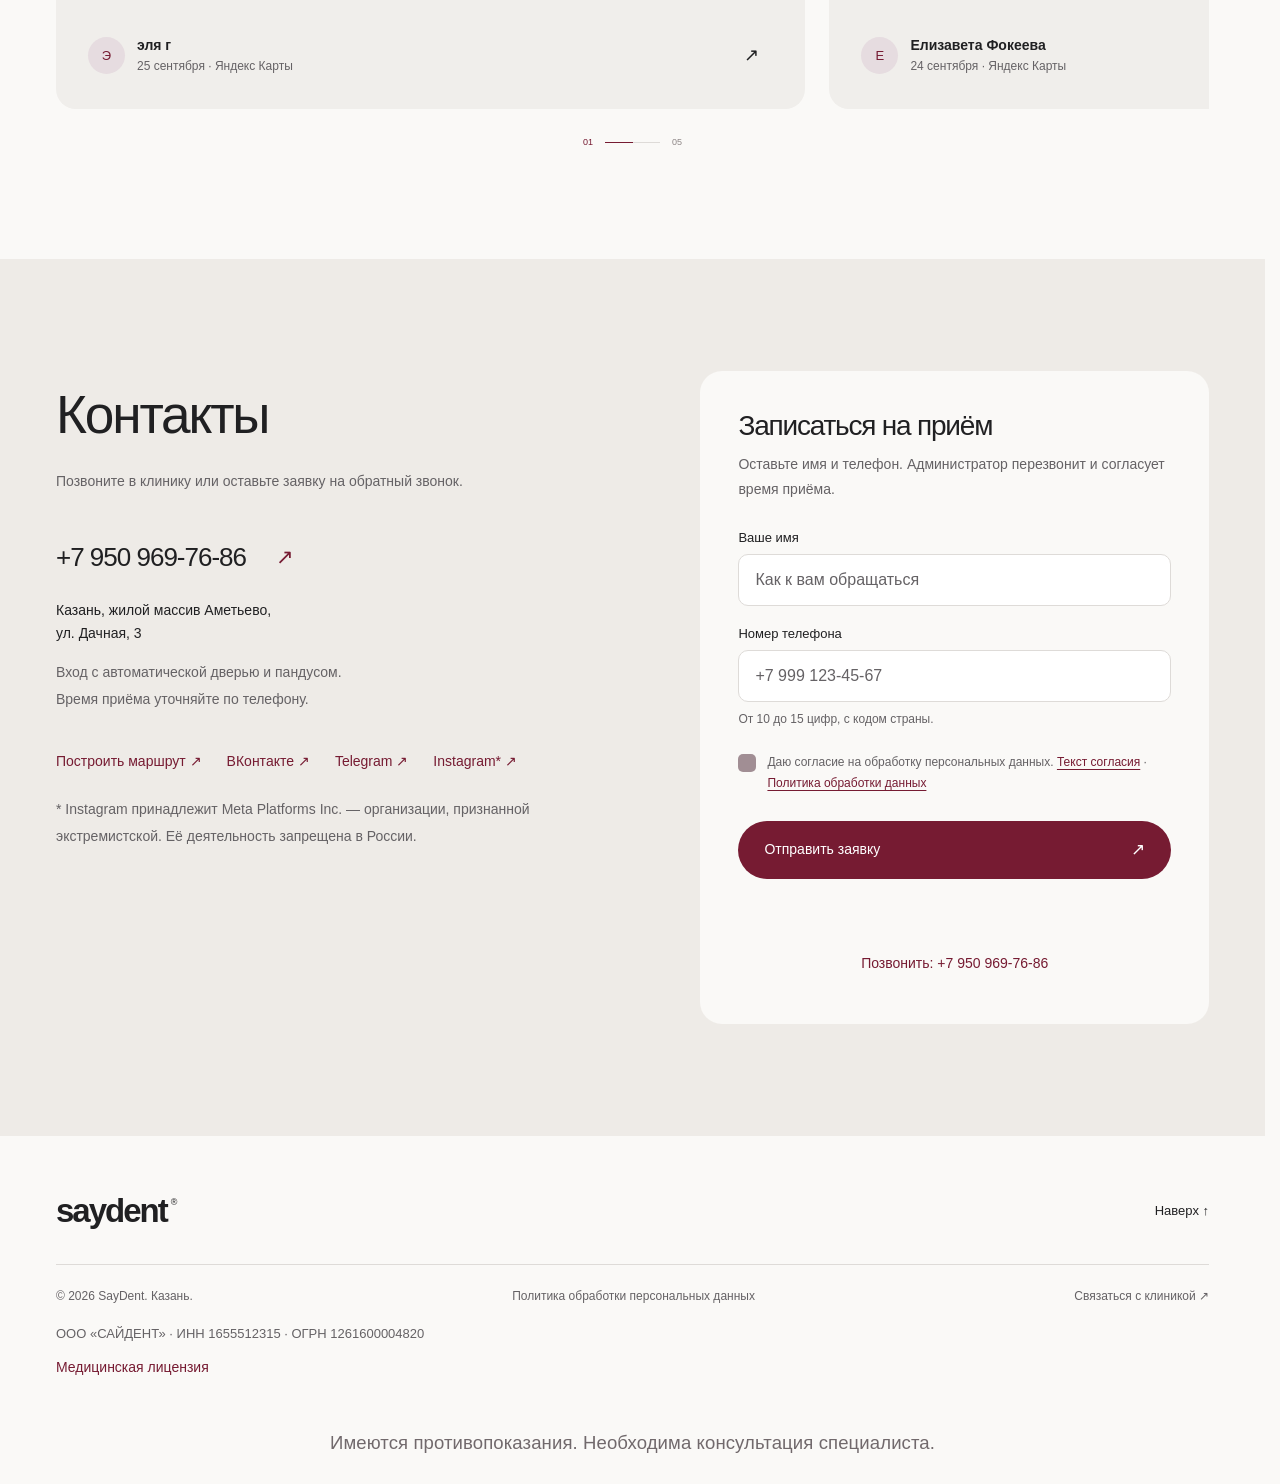
==== commit e45857e5: "Добавить цены на ортодонтию" ====
--- a/index.html
+++ b/index.html
@@ -255,6 +255,18 @@
           </table>
         </details>
         <details name="price-category">
+          <summary>Ортодонтия</summary>
+          <table class="price-table" aria-label="Ортодонтия">
+            <tbody>
+              <tr><th scope="row">Первичная консультация ортодонта</th><td>1 500 ₽</td></tr>
+              <tr><th scope="row">Брекет-система H4 (одна челюсть)</th><td>75 000 ₽</td></tr>
+              <tr><th scope="row">Замена дуги</th><td>4 000 ₽</td></tr>
+              <tr><th scope="row">Наблюдение, активация, коррекция брекет-системы</th><td>2 000 ₽</td></tr>
+              <tr><th scope="row">Ретейнер (1 челюсть)</th><td>8 000 ₽</td></tr>
+            </tbody>
+          </table>
+        </details>
+        <details name="price-category">
           <summary>Рентген</summary>
           <table class="price-table" aria-label="Рентген">
             <tbody>
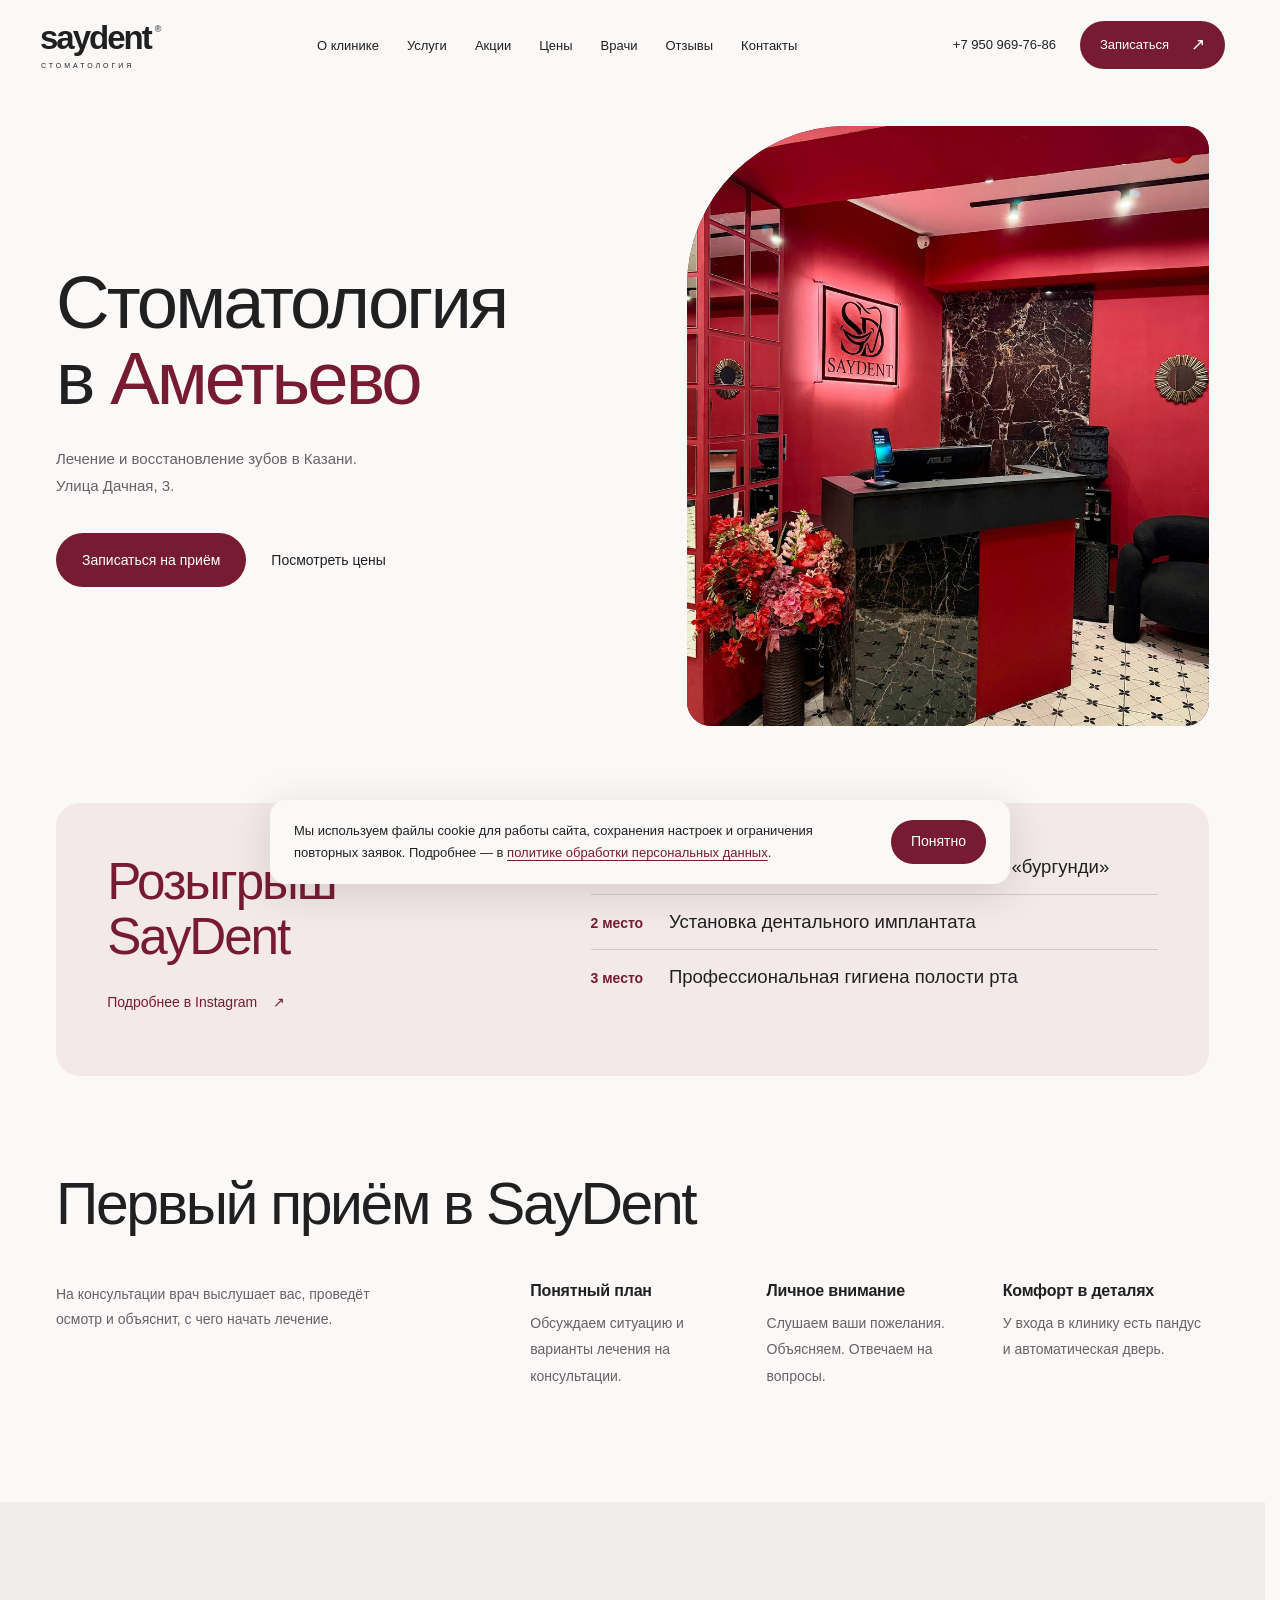
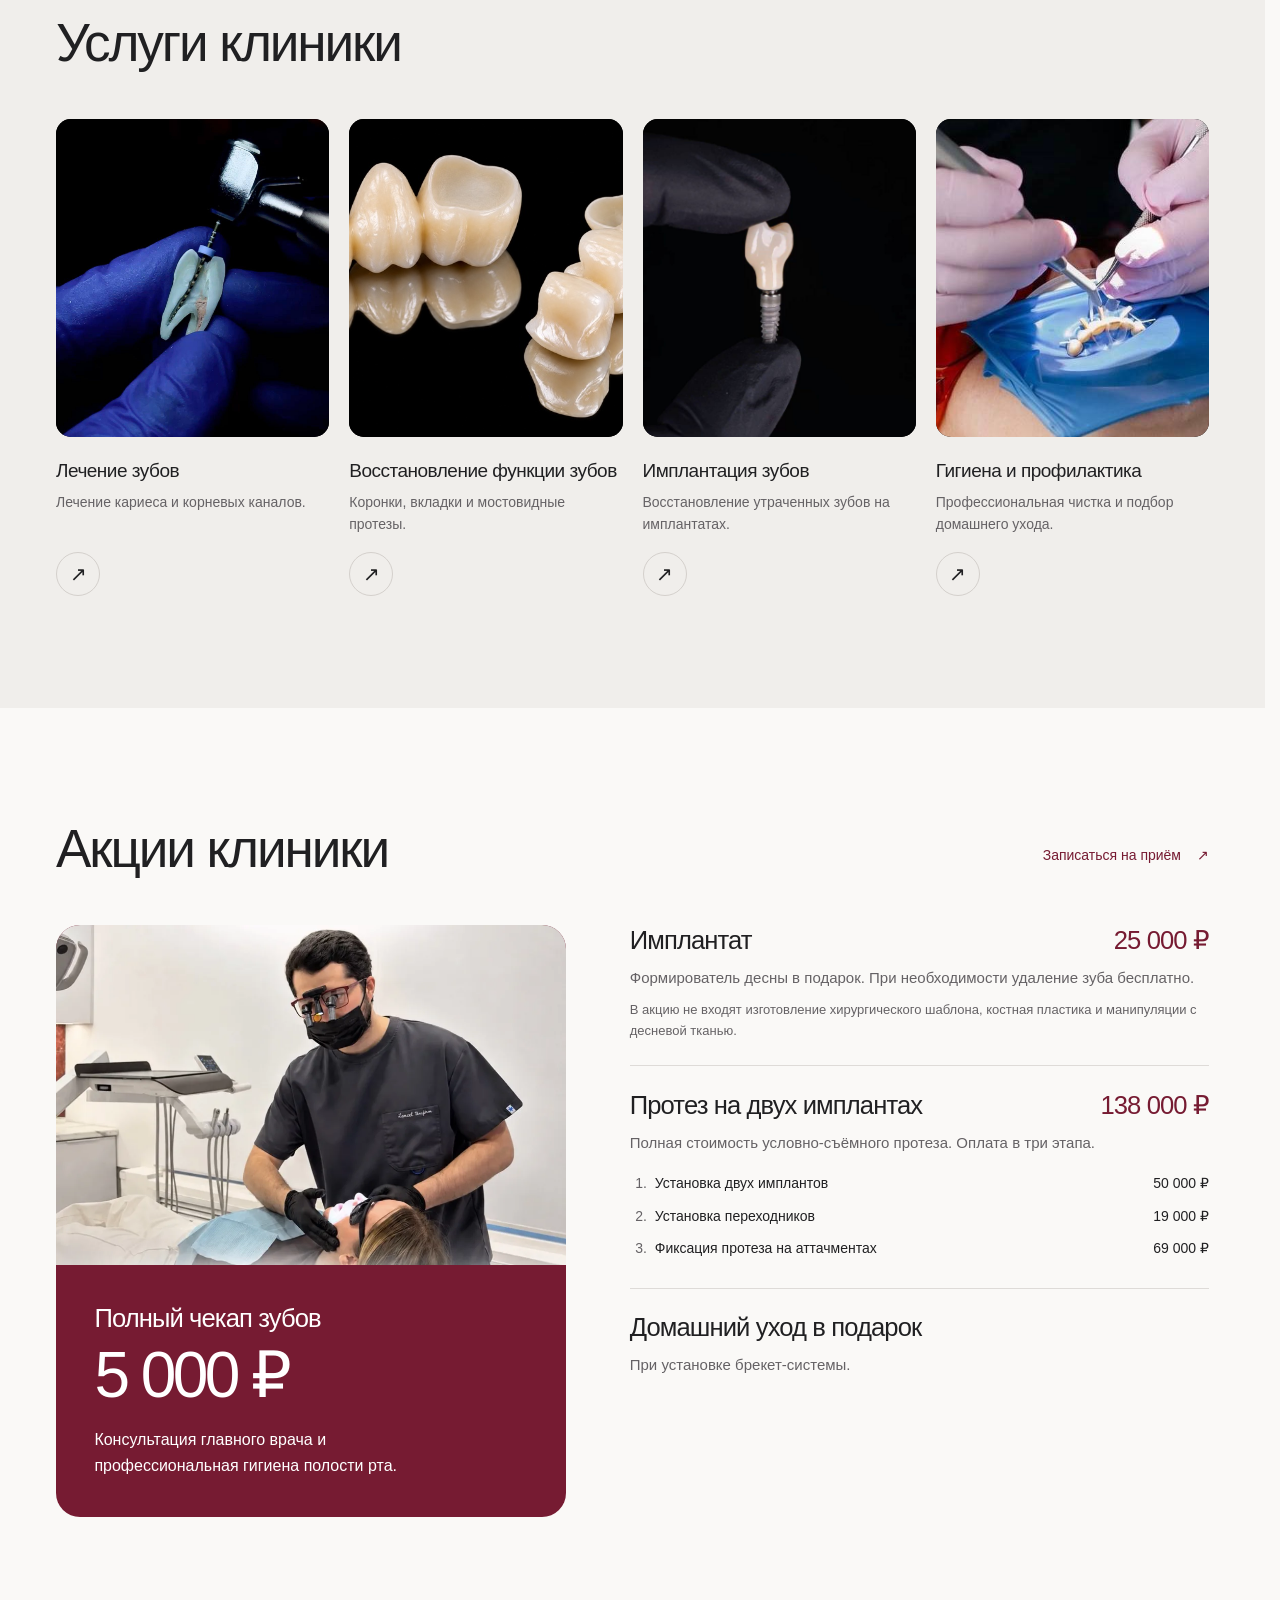
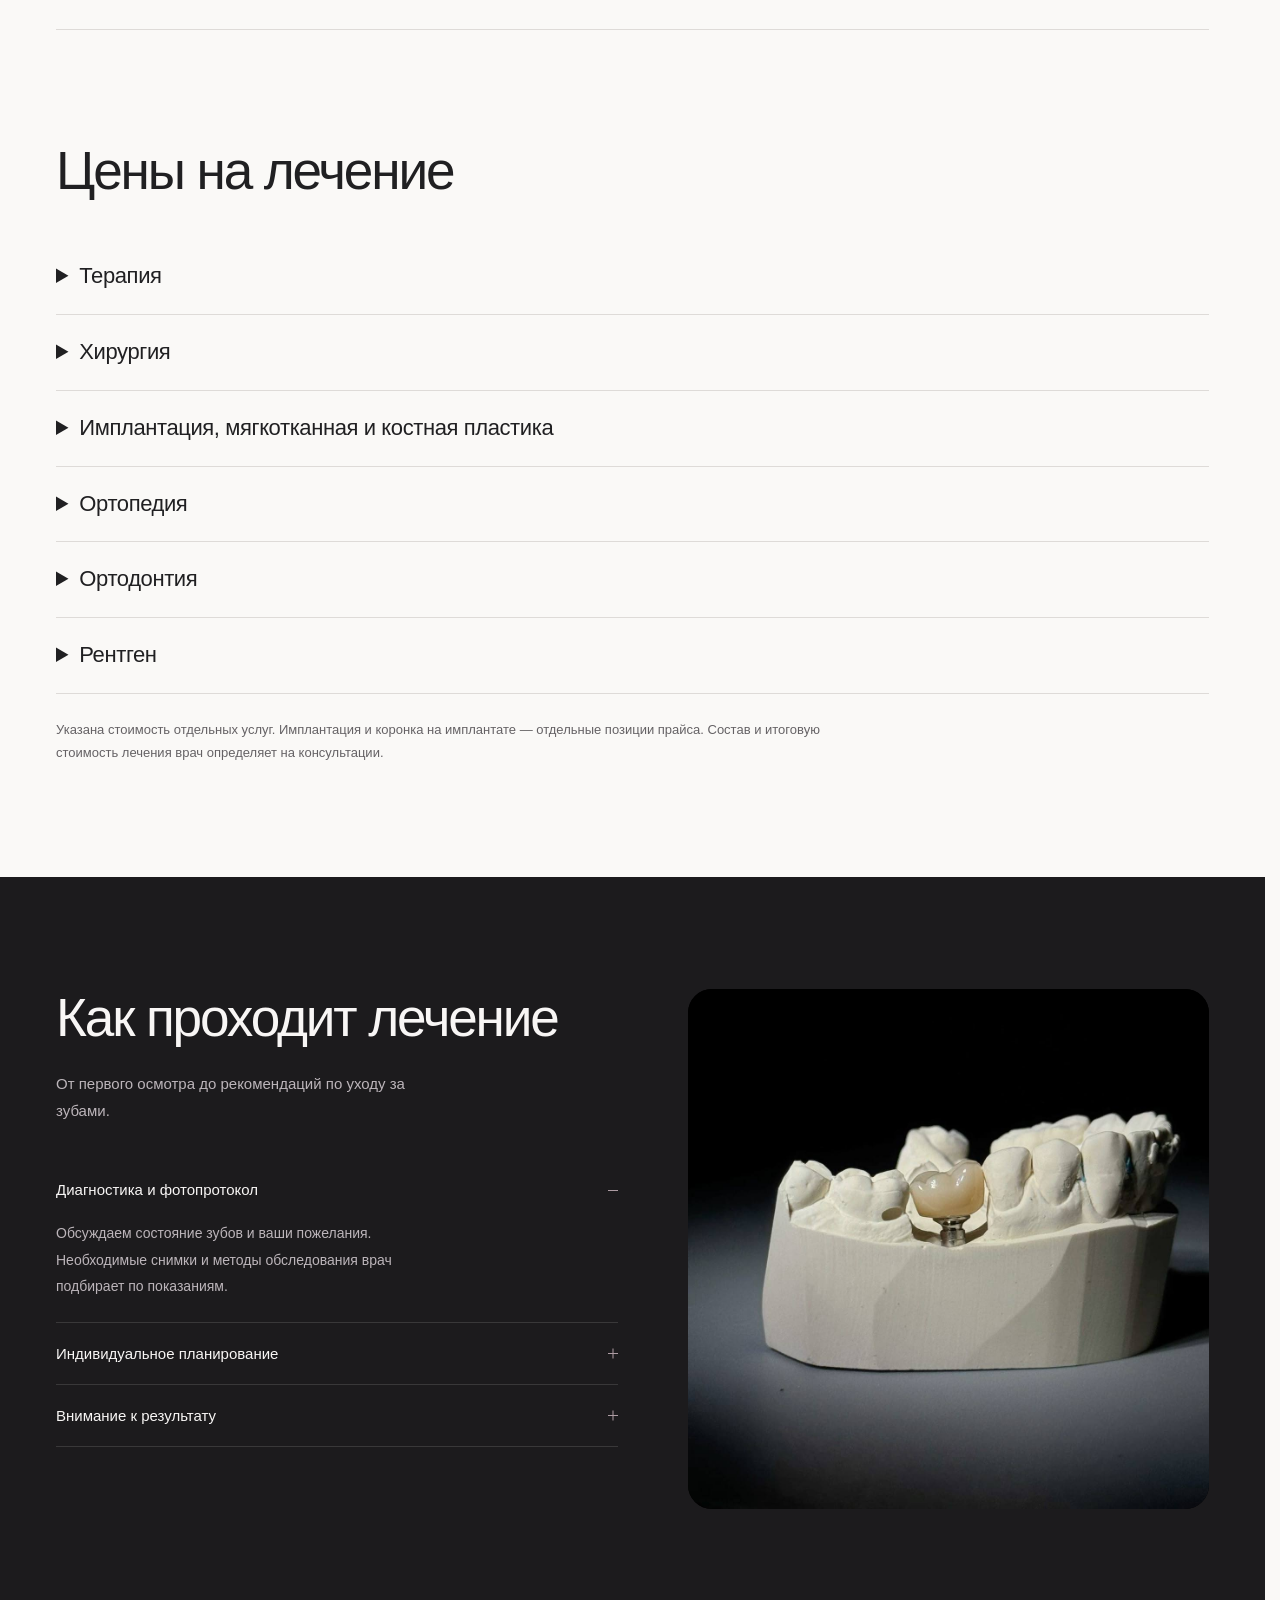
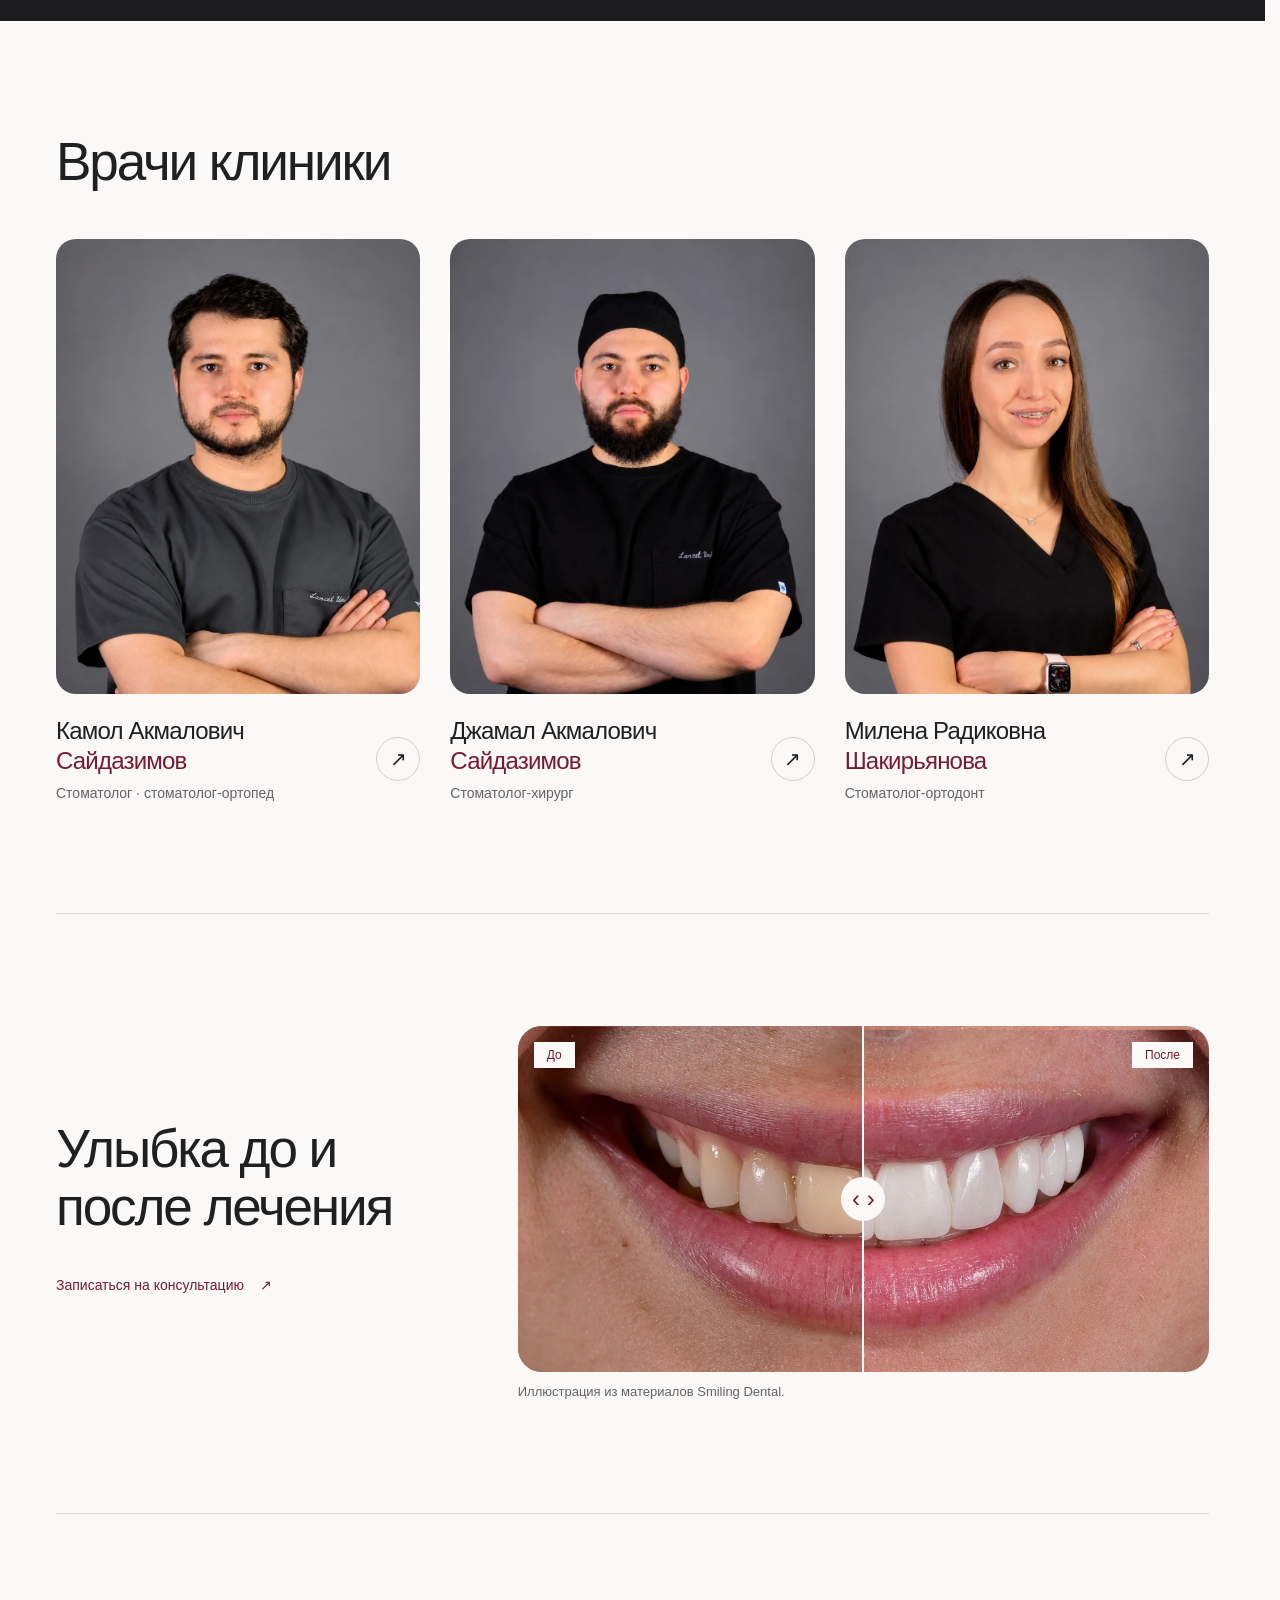
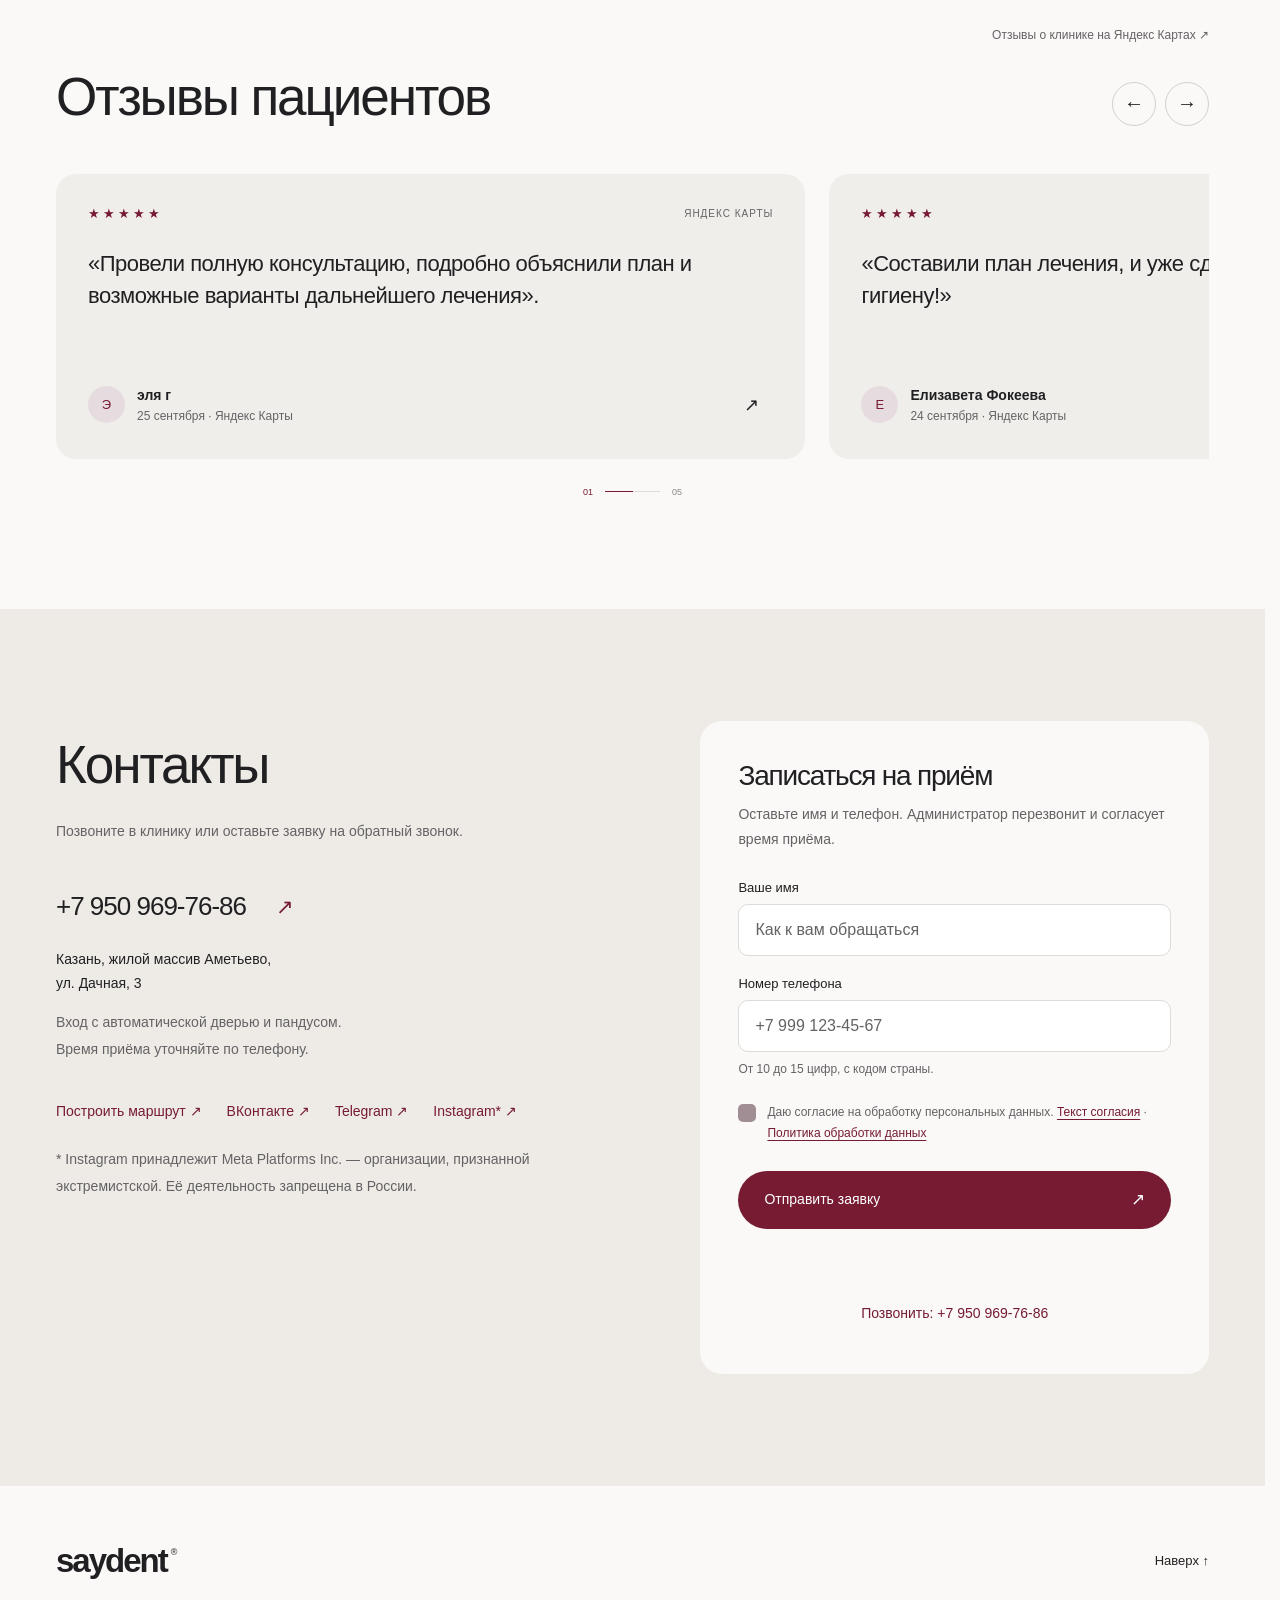
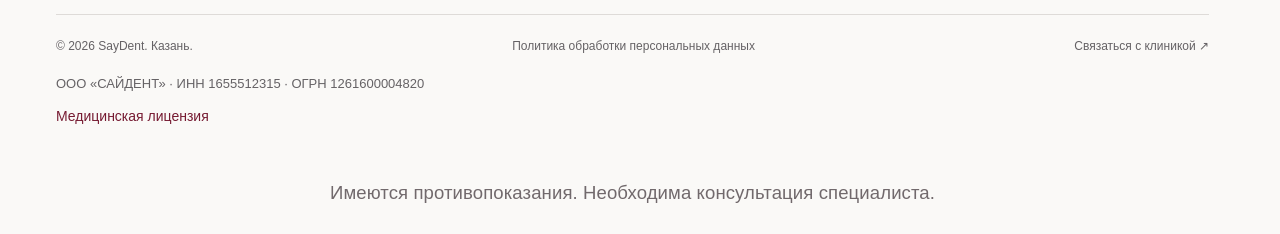
==== commit f1a5cee3: "Добавить розыгрыш SayDent, обновить главное фото и мобильную форму" ====
--- a/index.html
+++ b/index.html
@@ -7,8 +7,8 @@
   <meta name="description" content="SayDent - стоматология в Казани на Дачной, 3. Бережное лечение, эстетика улыбки и внимание к вам. Знакомство с врачами и запись на консультацию.">
   <title>SayDent — стоматология в Казани, ул. Дачная, 3</title>
   <link rel="icon" href="data:image/svg+xml,%3Csvg xmlns='http://www.w3.org/2000/svg' viewBox='0 0 64 64'%3E%3Crect width='64' height='64' rx='18' fill='%23761b32'/%3E%3Ctext x='32' y='45' text-anchor='middle' font-family='Arial' font-size='44' fill='white'%3Es%3C/text%3E%3C/svg%3E">
-  <link rel="stylesheet" href="style.css?v=20261121-offers">
-  <script defer src="script.js?v=20261118-stable"></script>
+  <link rel="stylesheet" href="style.css?v=20261122-giveaway-section">
+  <script defer src="script.js?v=20261121-mobile"></script>
 </head>
 <body>
   <a class="skip-link" href="#main">Перейти к содержимому</a>
@@ -34,8 +34,20 @@
         <div class="hero-buttons"><a class="button" href="#appointment">Записаться на приём</a><a class="quiet-link" href="#prices">Посмотреть цены</a></div>
       </div>
       <figure class="hero-visual">
-        <div class="hero-image-wrap"><img src="images/clinic-reception.jpg" alt="Ресепшен SayDent: бордовые стены, зеркала и стойка из тёмного камня" width="1920" height="2560" fetchpriority="high" decoding="async"></div>
+        <picture class="hero-image-wrap">
+          <img src="images/reception-saydent.jpg" alt="Стойка ресепшена с букетом цветов и вывеской SayDent на бордовой стене" width="959" height="1280" fetchpriority="high" decoding="async">
+        </picture>
       </figure>
+    </section>
+
+    <section class="giveaway shell" id="giveaway" aria-labelledby="giveaway-title">
+      <h2 id="giveaway-title">Розыгрыш SayDent</h2>
+      <dl class="giveaway-prizes">
+        <div><dt>1 место</dt><dd>Поездка на умру или iPhone 18 в цвете «бургунди»</dd></div>
+        <div><dt>2 место</dt><dd>Установка дентального имплантата</dd></div>
+        <div><dt>3 место</dt><dd>Профессиональная гигиена полости рта</dd></div>
+      </dl>
+      <a class="text-link" href="https://www.instagram.com/saydent.clinic/" target="_blank" rel="noopener noreferrer">Подробнее в Instagram <span aria-hidden="true">↗</span></a>
     </section>
 
     <section class="about shell section-space" id="about" aria-labelledby="about-title">
--- a/style.css
+++ b/style.css
@@ -87,7 +87,7 @@
 .hero-buttons { display: flex; align-items: center; gap: 25px; margin-top: 34px; }
 
 .hero-visual { min-width: 0; height: 600px; position: relative; }
-.hero-image-wrap { height: 100%; overflow: hidden; border-radius: 160px 24px 24px 24px; background: var(--wine); }
+.hero-image-wrap { display: block; height: 100%; overflow: hidden; border-radius: 160px 24px 24px 24px; background: var(--wine); }
 
 .hero-image-wrap img { height: 100%; object-fit: cover; object-position: 50% 58%; }
 
@@ -133,6 +133,15 @@
 .offer-stages li::marker { color: var(--muted); }
 .offer-stages li > div { display: flex; justify-content: space-between; gap: 12px; }
 .offer-stages strong { font-weight: 500; }
+.giveaway { display: grid; grid-template-columns: .85fr 1.15fr; grid-template-areas: "title prizes" "call prizes"; align-content: start; gap: 16px clamp(28px, 5vw, 72px); margin-top: clamp(48px, 6vw, 88px); padding: clamp(24px, 4vw, 56px); background: #f3e9e9; border-radius: var(--radius); }
+.giveaway h2 { grid-area: title; color: var(--wine); font-size: clamp(34px, 4vw, 58px); }
+.giveaway .text-link { grid-area: call; align-self: end; justify-self: start; }
+.giveaway-prizes { grid-area: prizes; margin: 0; }
+.giveaway-prizes > div { display: grid; grid-template-columns: 4.4em 1fr; gap: 8px; align-items: baseline; padding-block: 14px; border-top: 1px solid #d8c7ca; }
+.giveaway-prizes > div:first-child { padding-top: 0; border: 0; }
+.giveaway-prizes > div:last-child { padding-bottom: 0; }
+.giveaway-prizes dt { color: var(--wine); font-size: 14px; font-weight: 600; }
+.giveaway-prizes dd { margin: 0; font-size: clamp(16px, 1.45vw, 21px); line-height: 1.4; }
 
 .prices > .section-description { margin-top: 24px; max-width: 660px; }
 .price-accordion { margin-top: 40px; }
@@ -457,6 +466,8 @@
   .service-image { height: 360px; }
 }
 @media (max-width: 760px) {
+  .giveaway { grid-template-columns: minmax(0, 1fr); grid-template-areas: "title" "prizes" "call"; gap: 24px; }
+  .giveaway-prizes > div { grid-template-columns: 3.6em 1fr; }
   .offers-layout { grid-template-columns: minmax(0, 1fr); }
   .offers .section-heading { flex-wrap: wrap; gap: 4px 24px; }
   .contact-layout { grid-template-columns: minmax(0, 1fr); gap: 36px; }
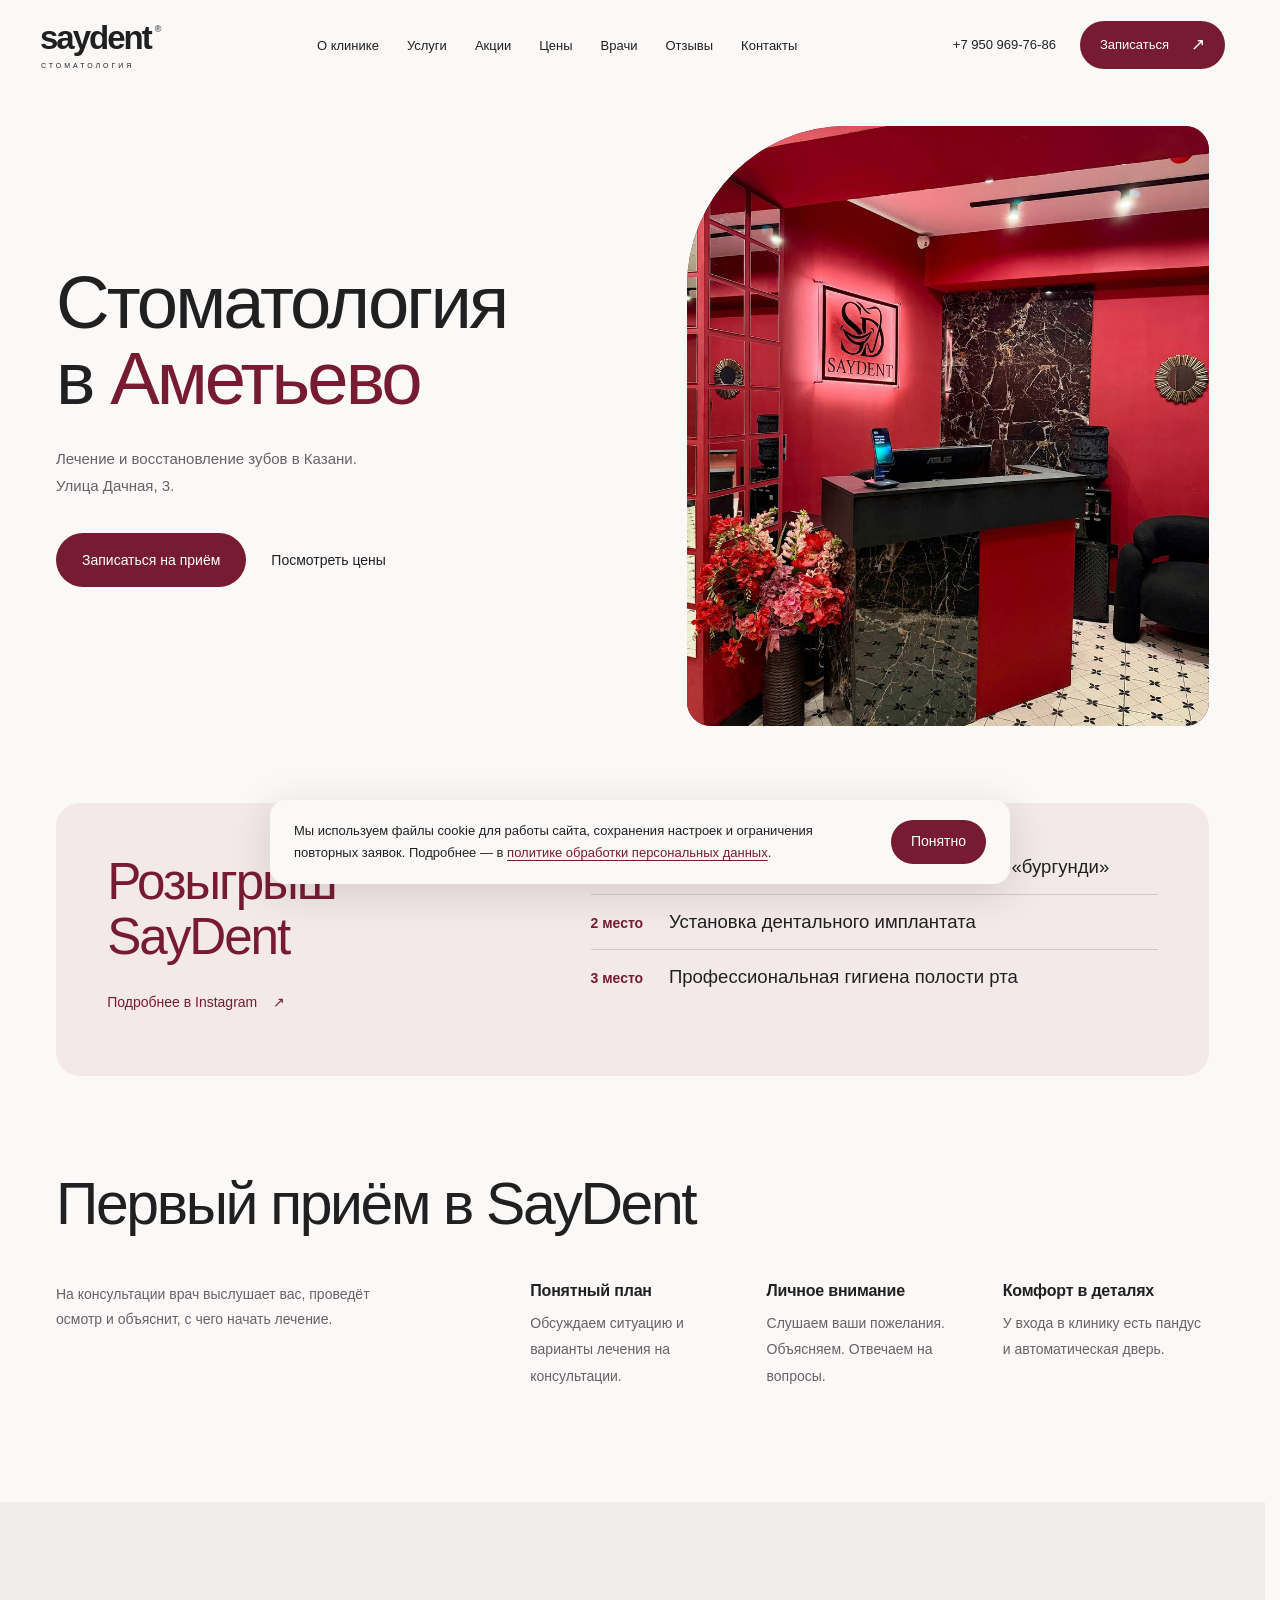
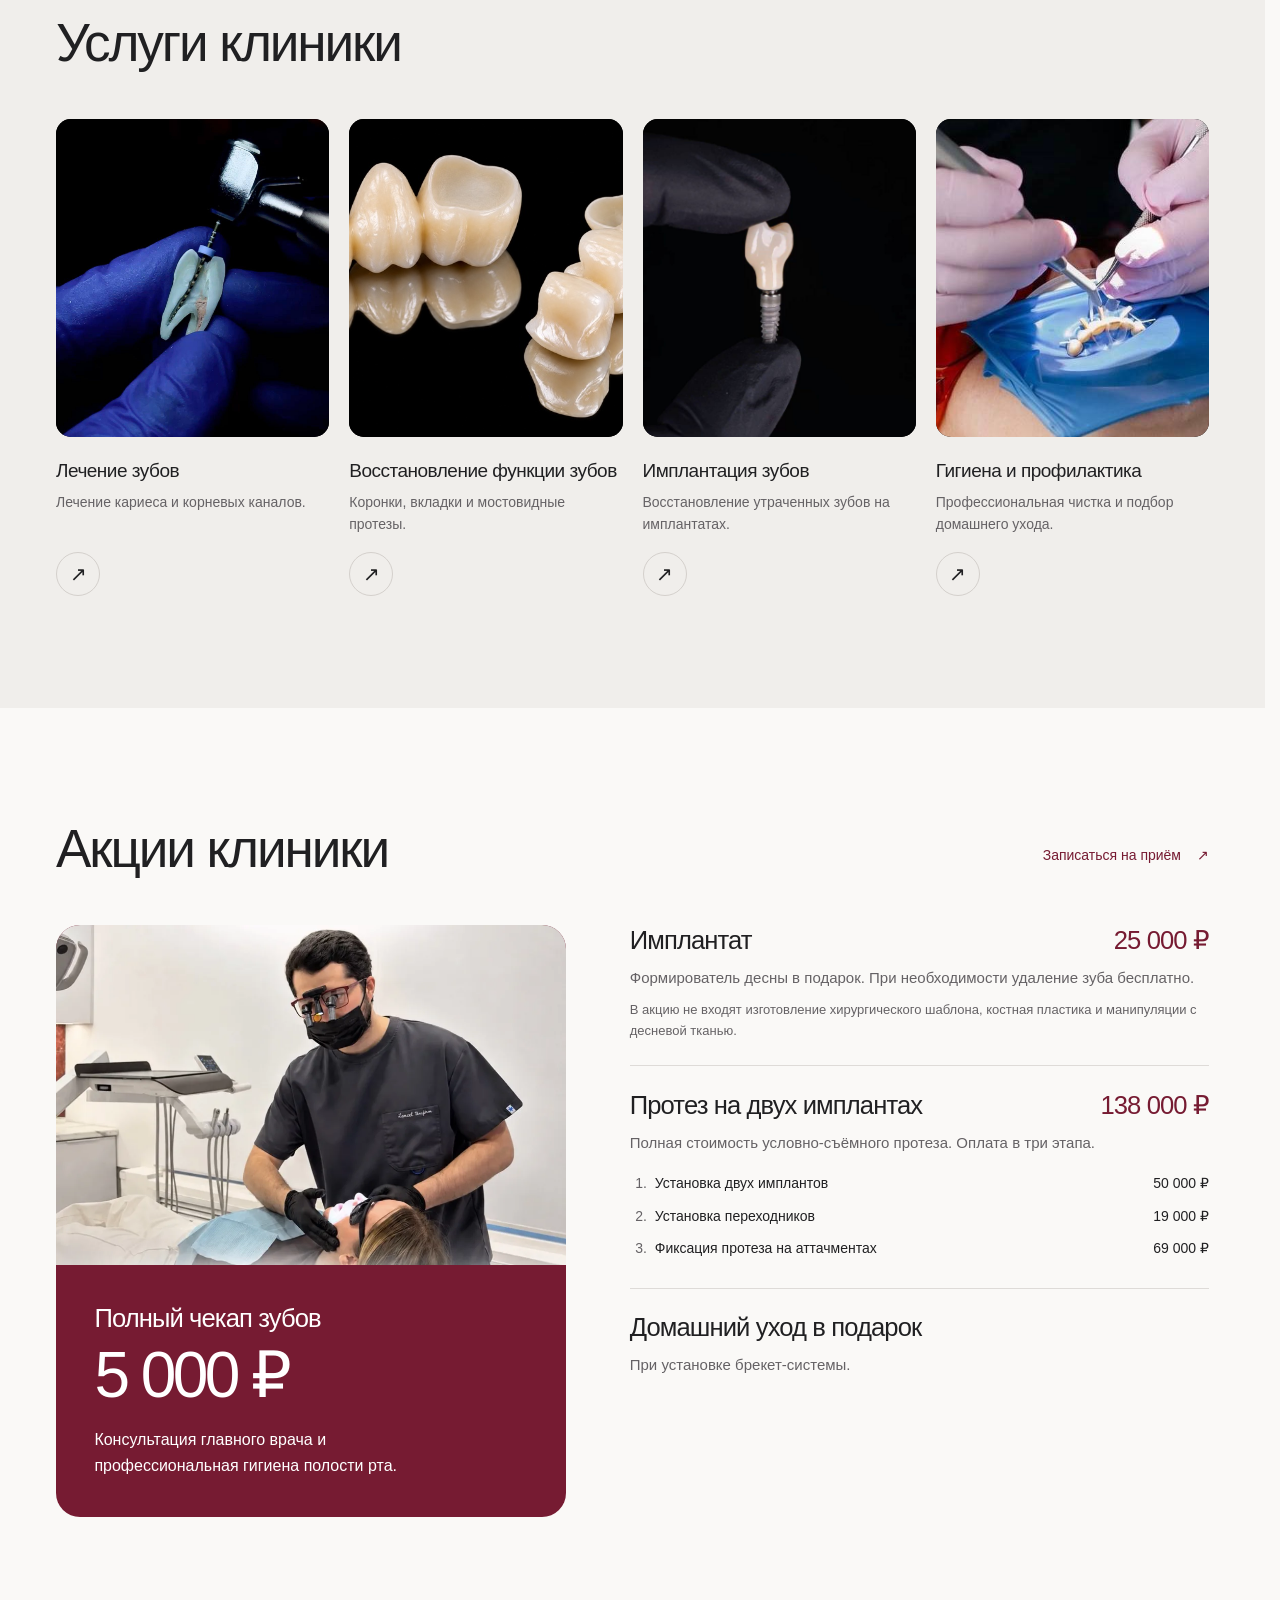
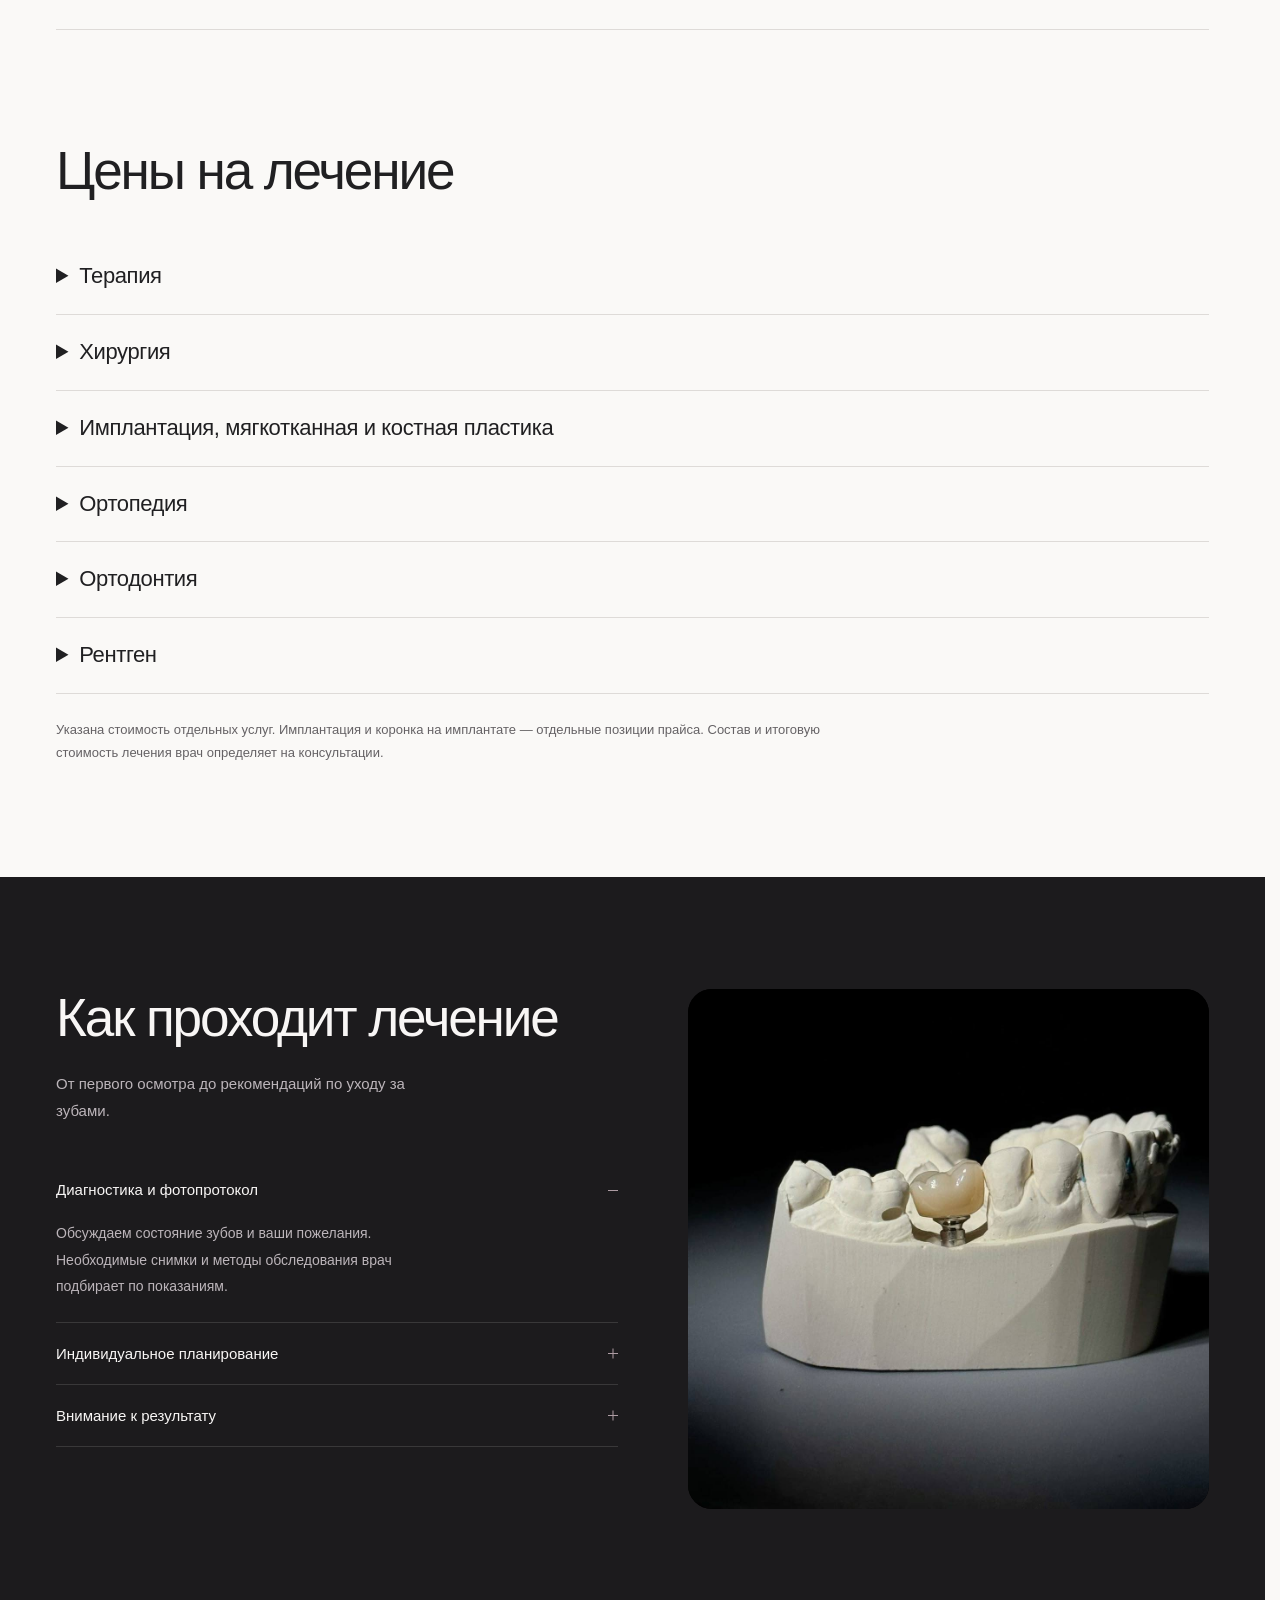
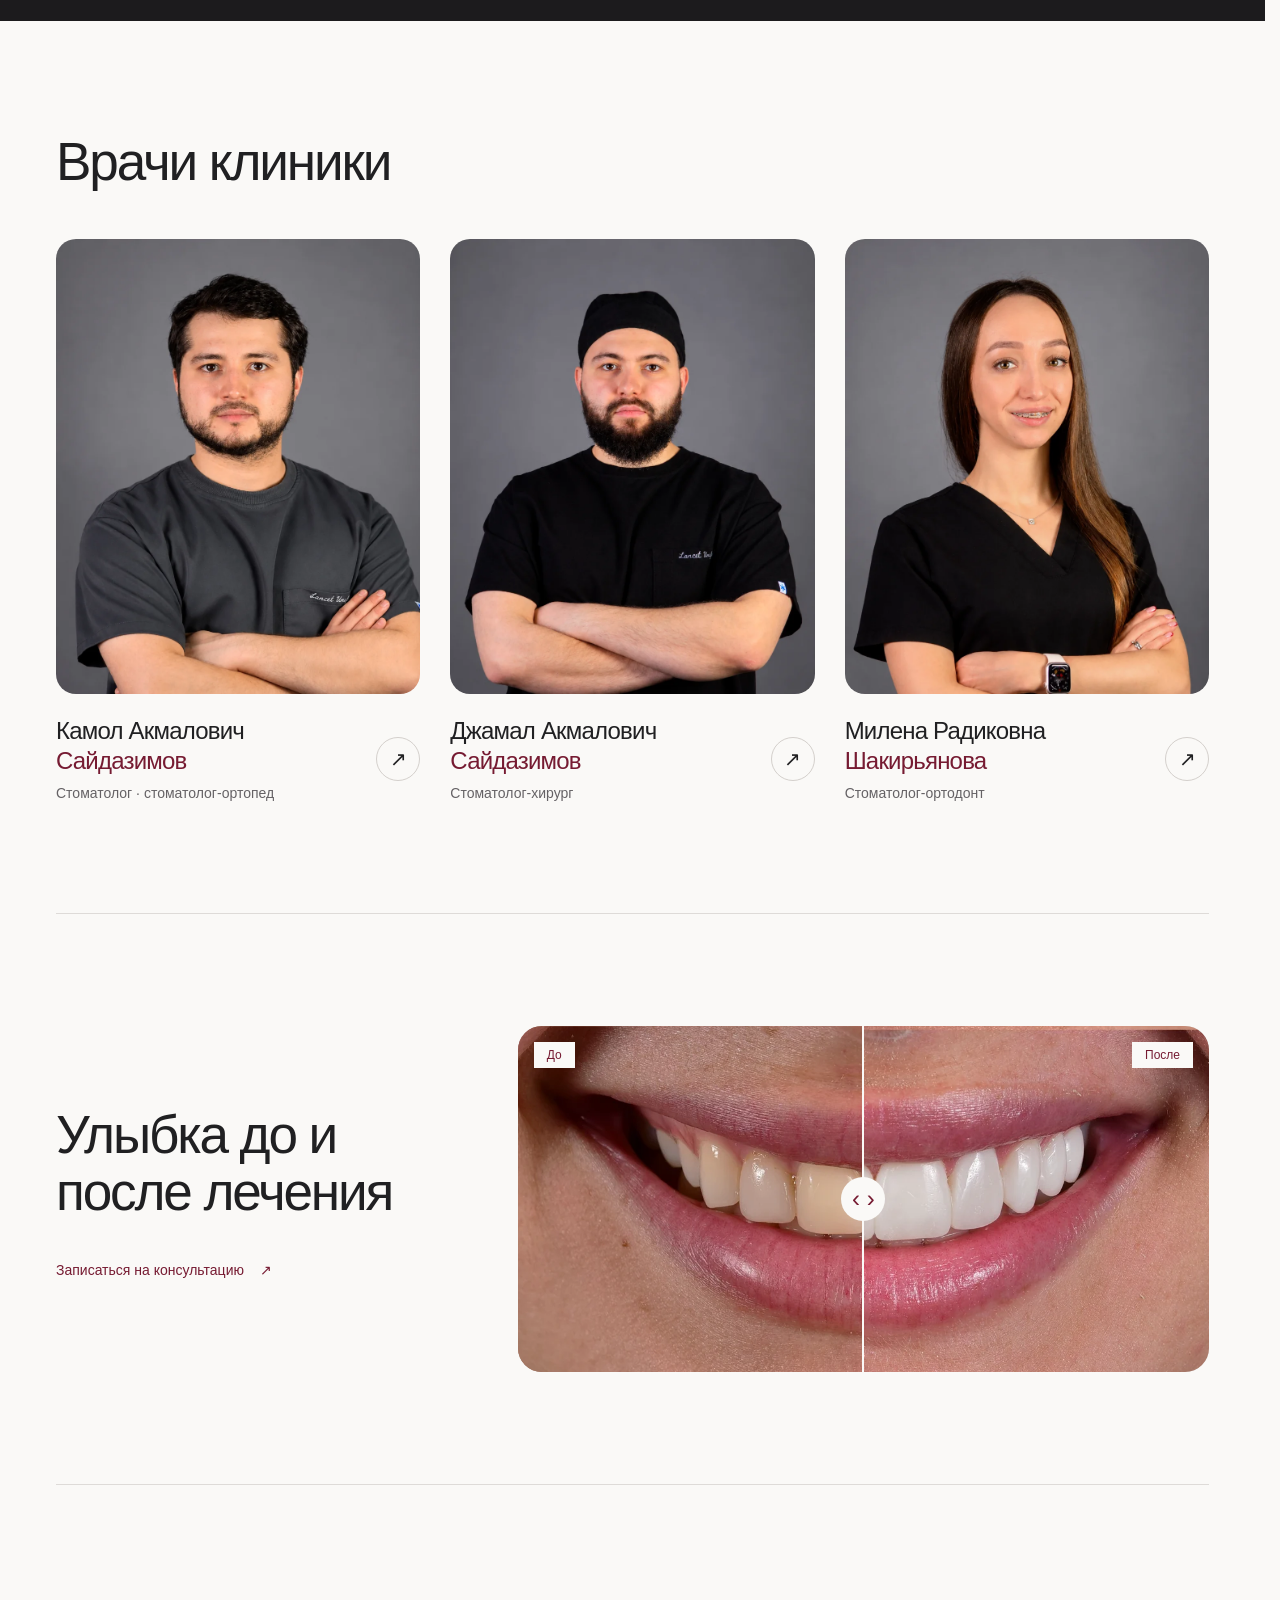
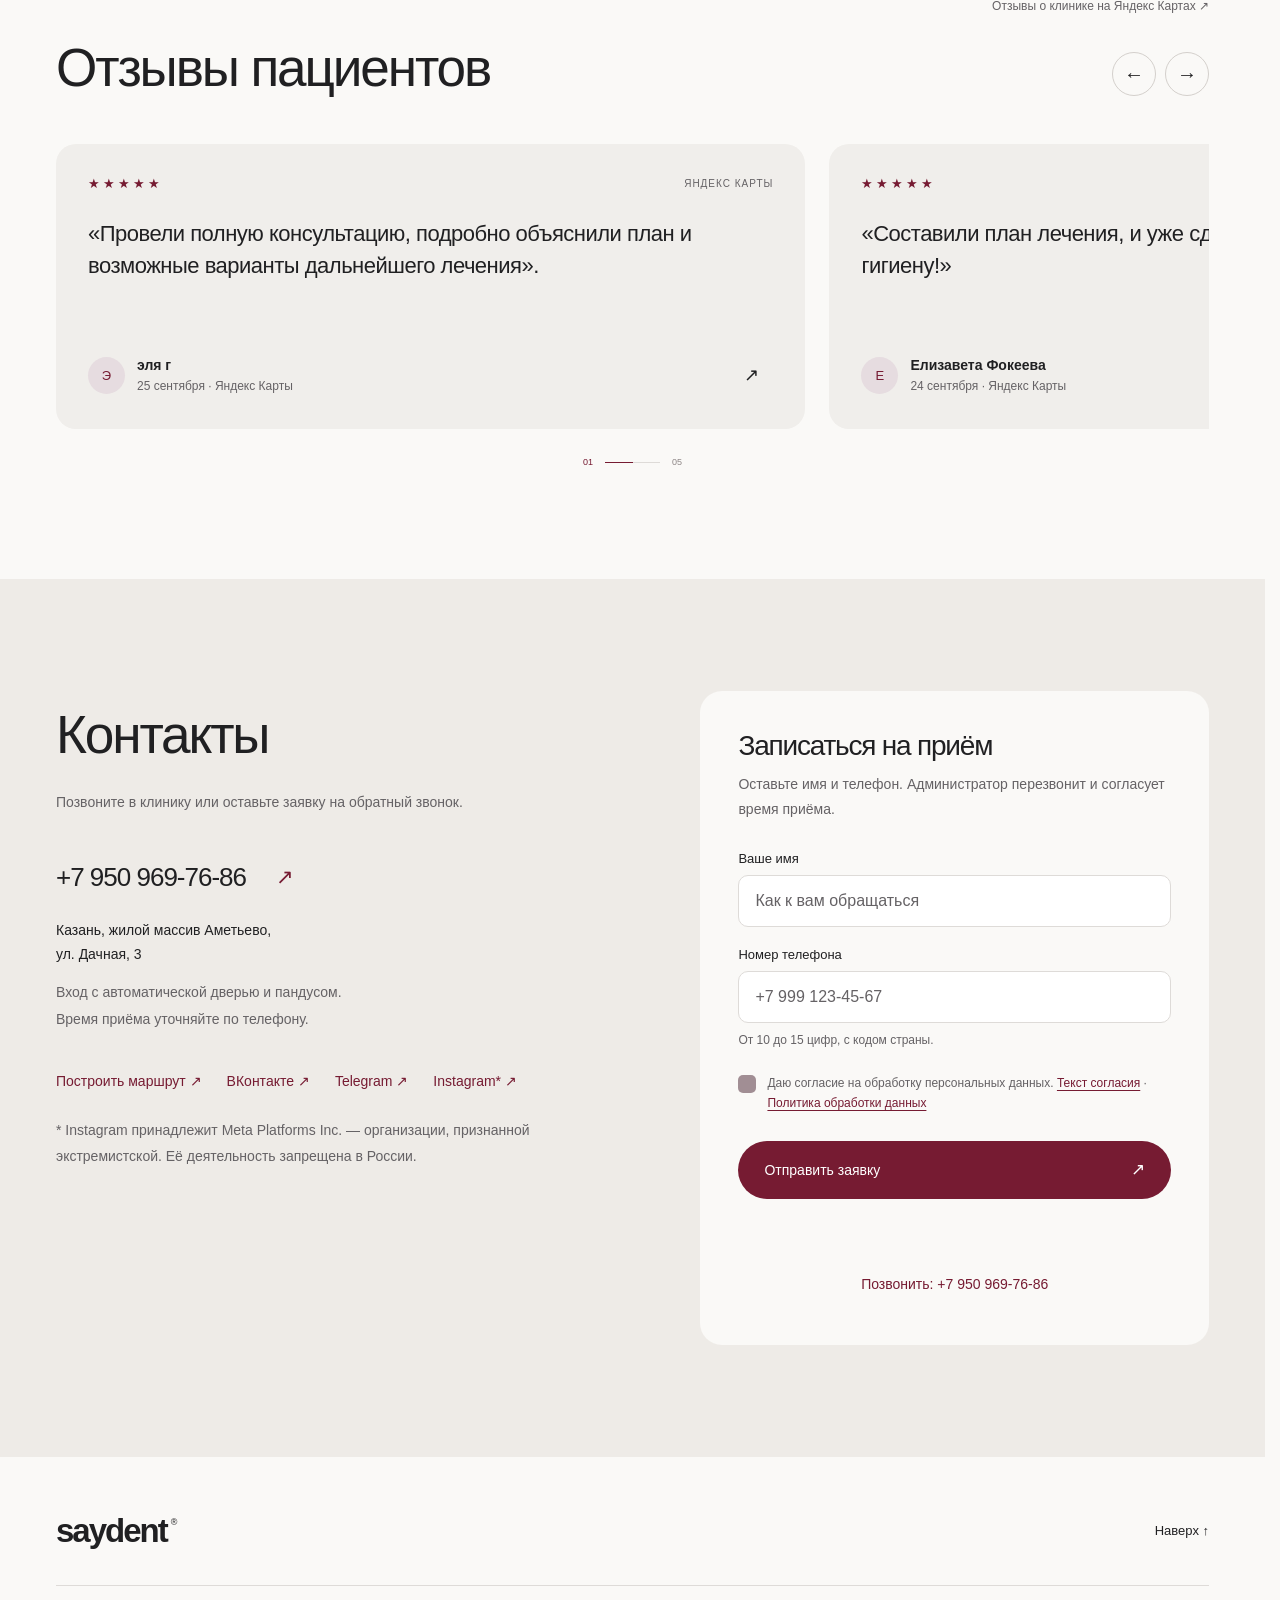
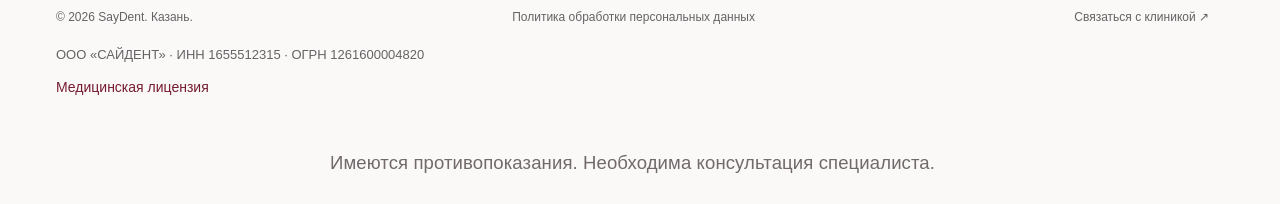
==== commit 54fd582f: "Убрать подпись под иллюстрацией улыбки" ====
--- a/index.html
+++ b/index.html
@@ -345,7 +345,6 @@
           <div class="comparison-divider" aria-hidden="true"><span>‹ ›</span></div>
           <input class="comparison-range" id="smile-comparison" type="range" min="0" max="100" value="50" aria-label="Сравнение улыбки до и после лечения" hidden>
         </div>
-        <figcaption>Иллюстрация из материалов Smiling Dental.</figcaption>
       </figure>
     </section>
 
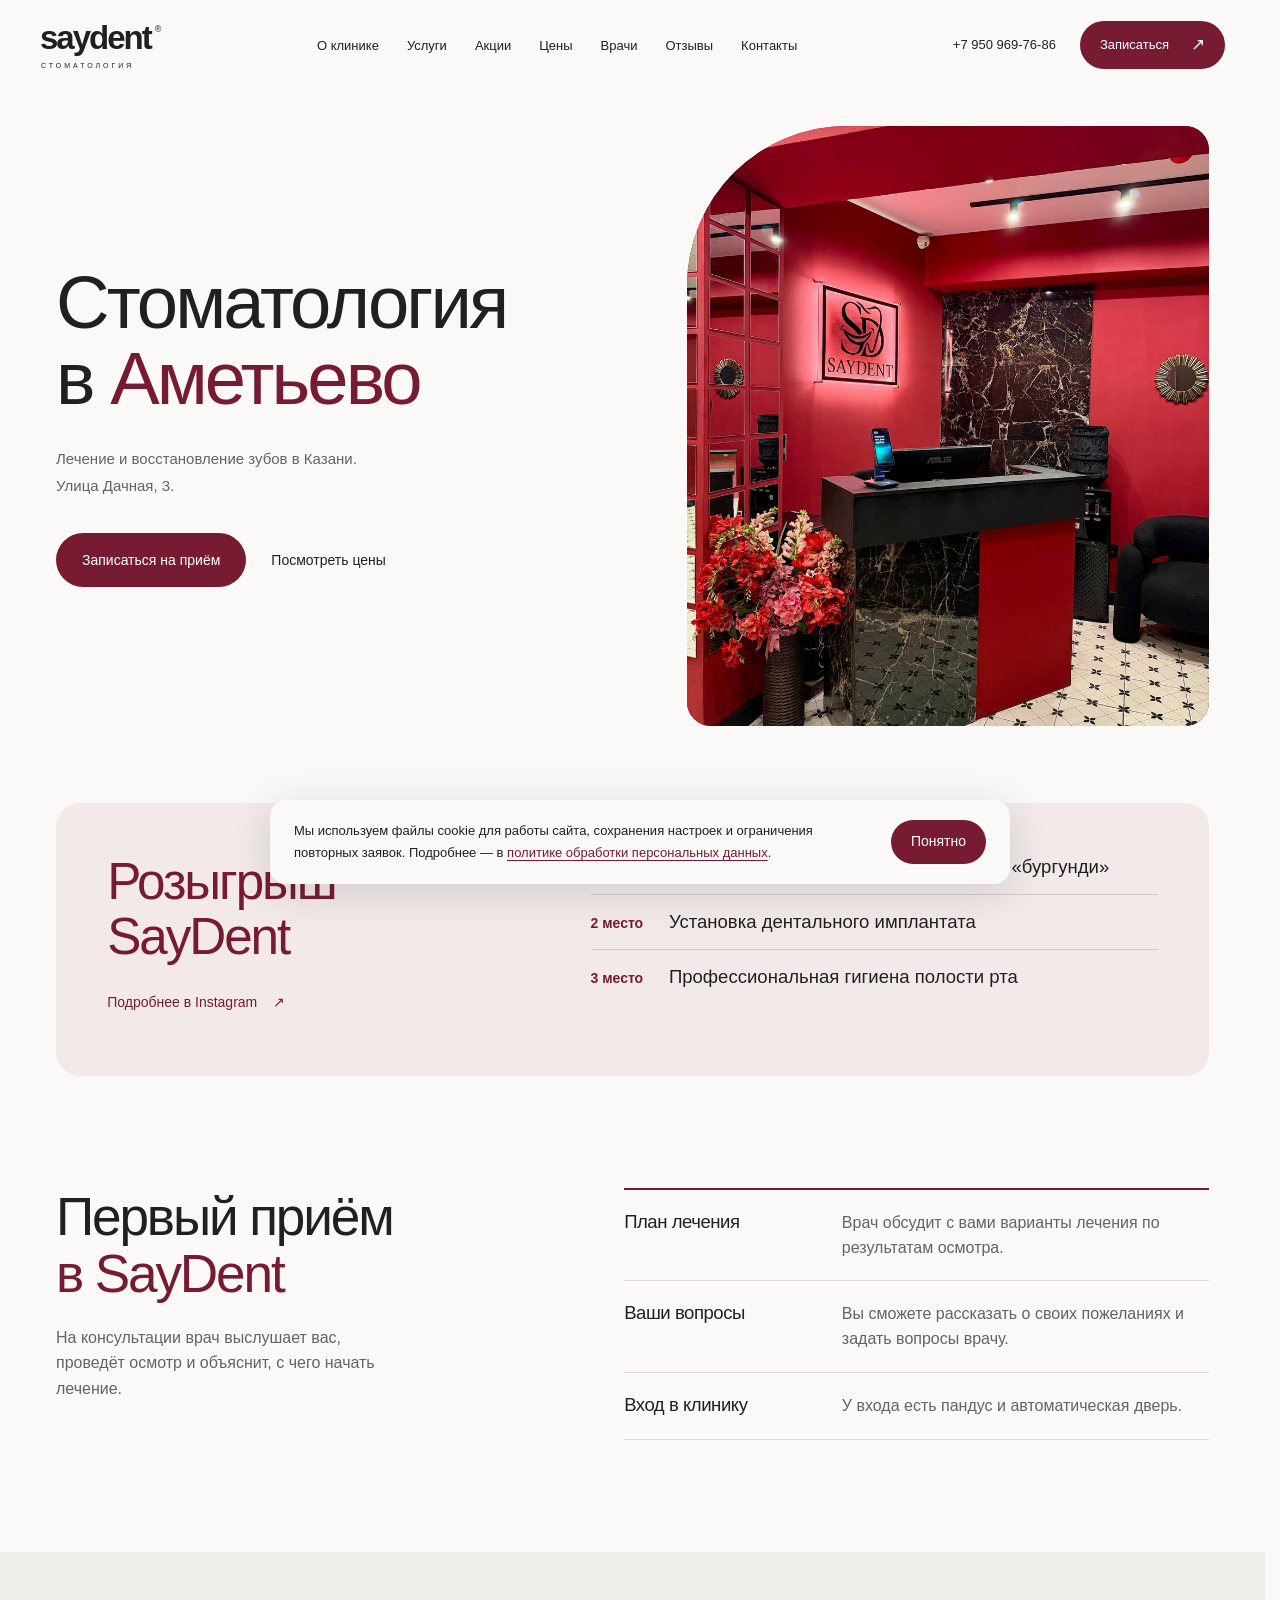
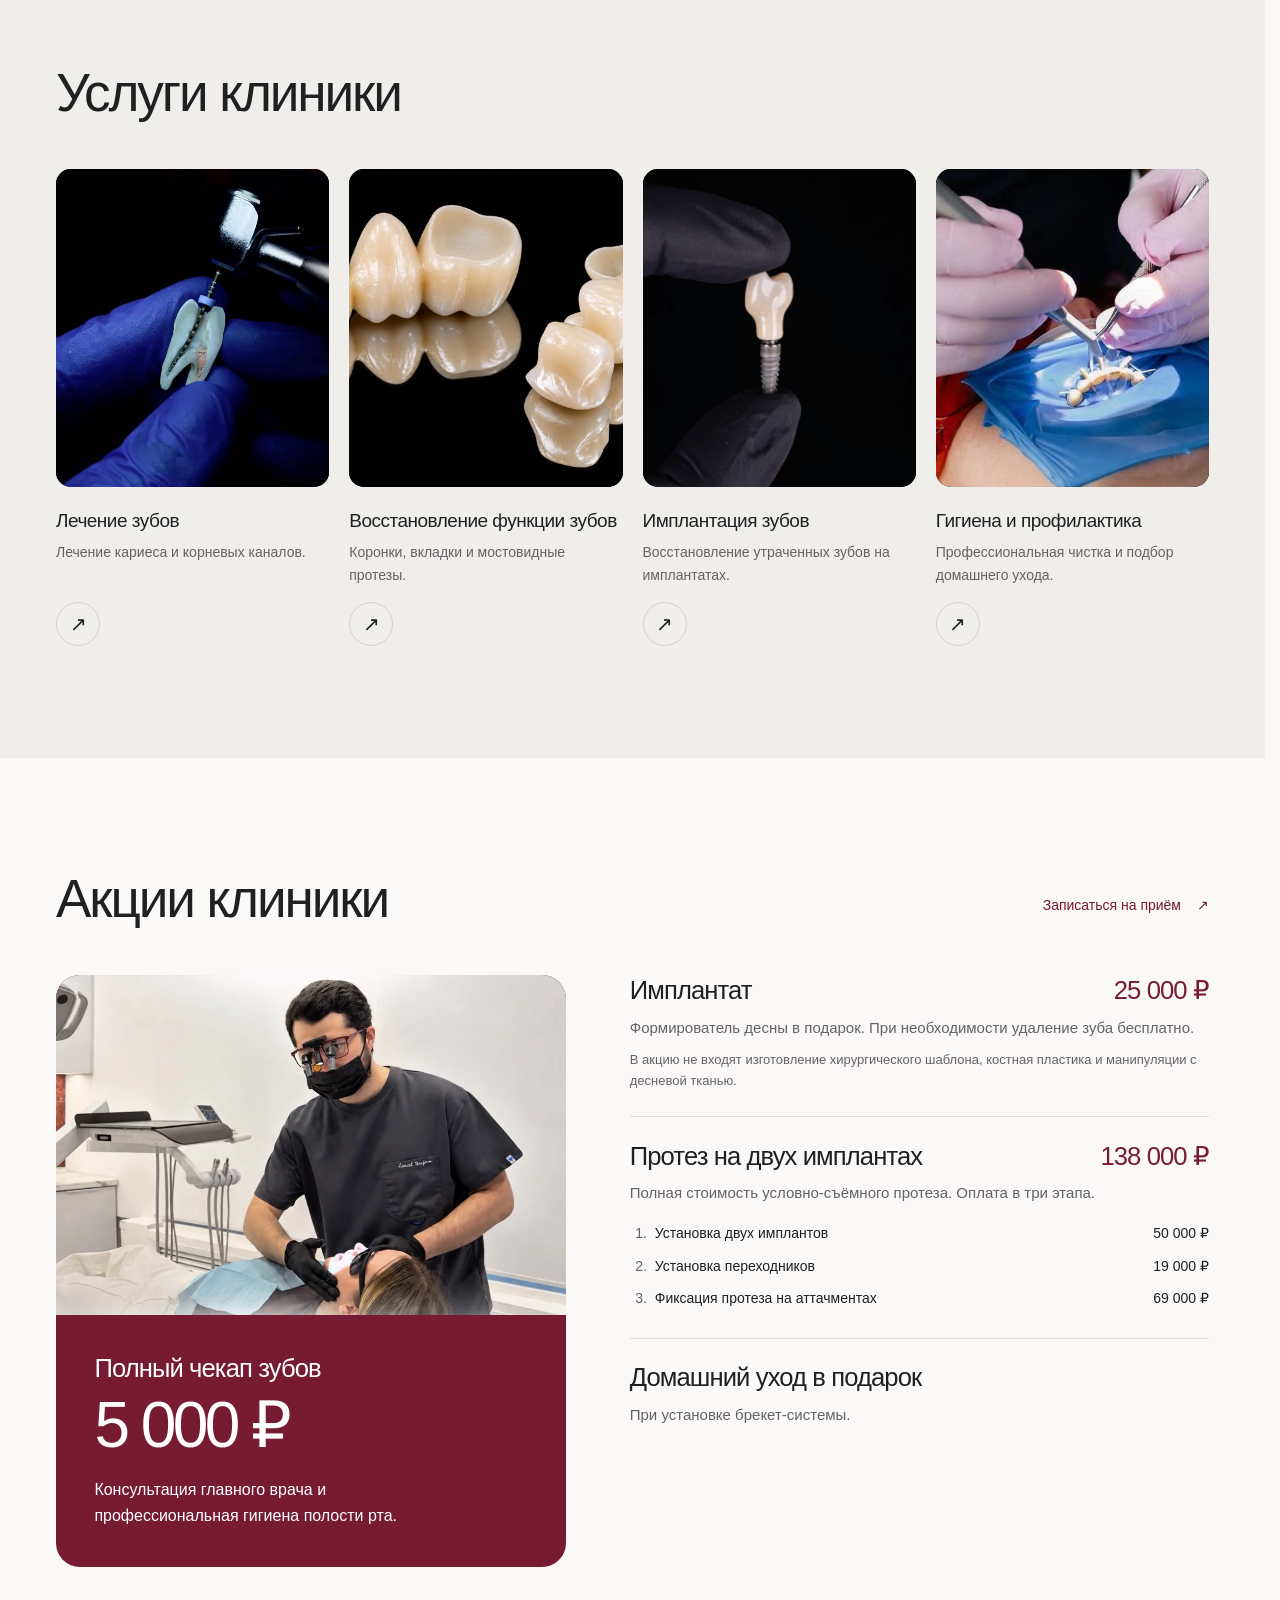
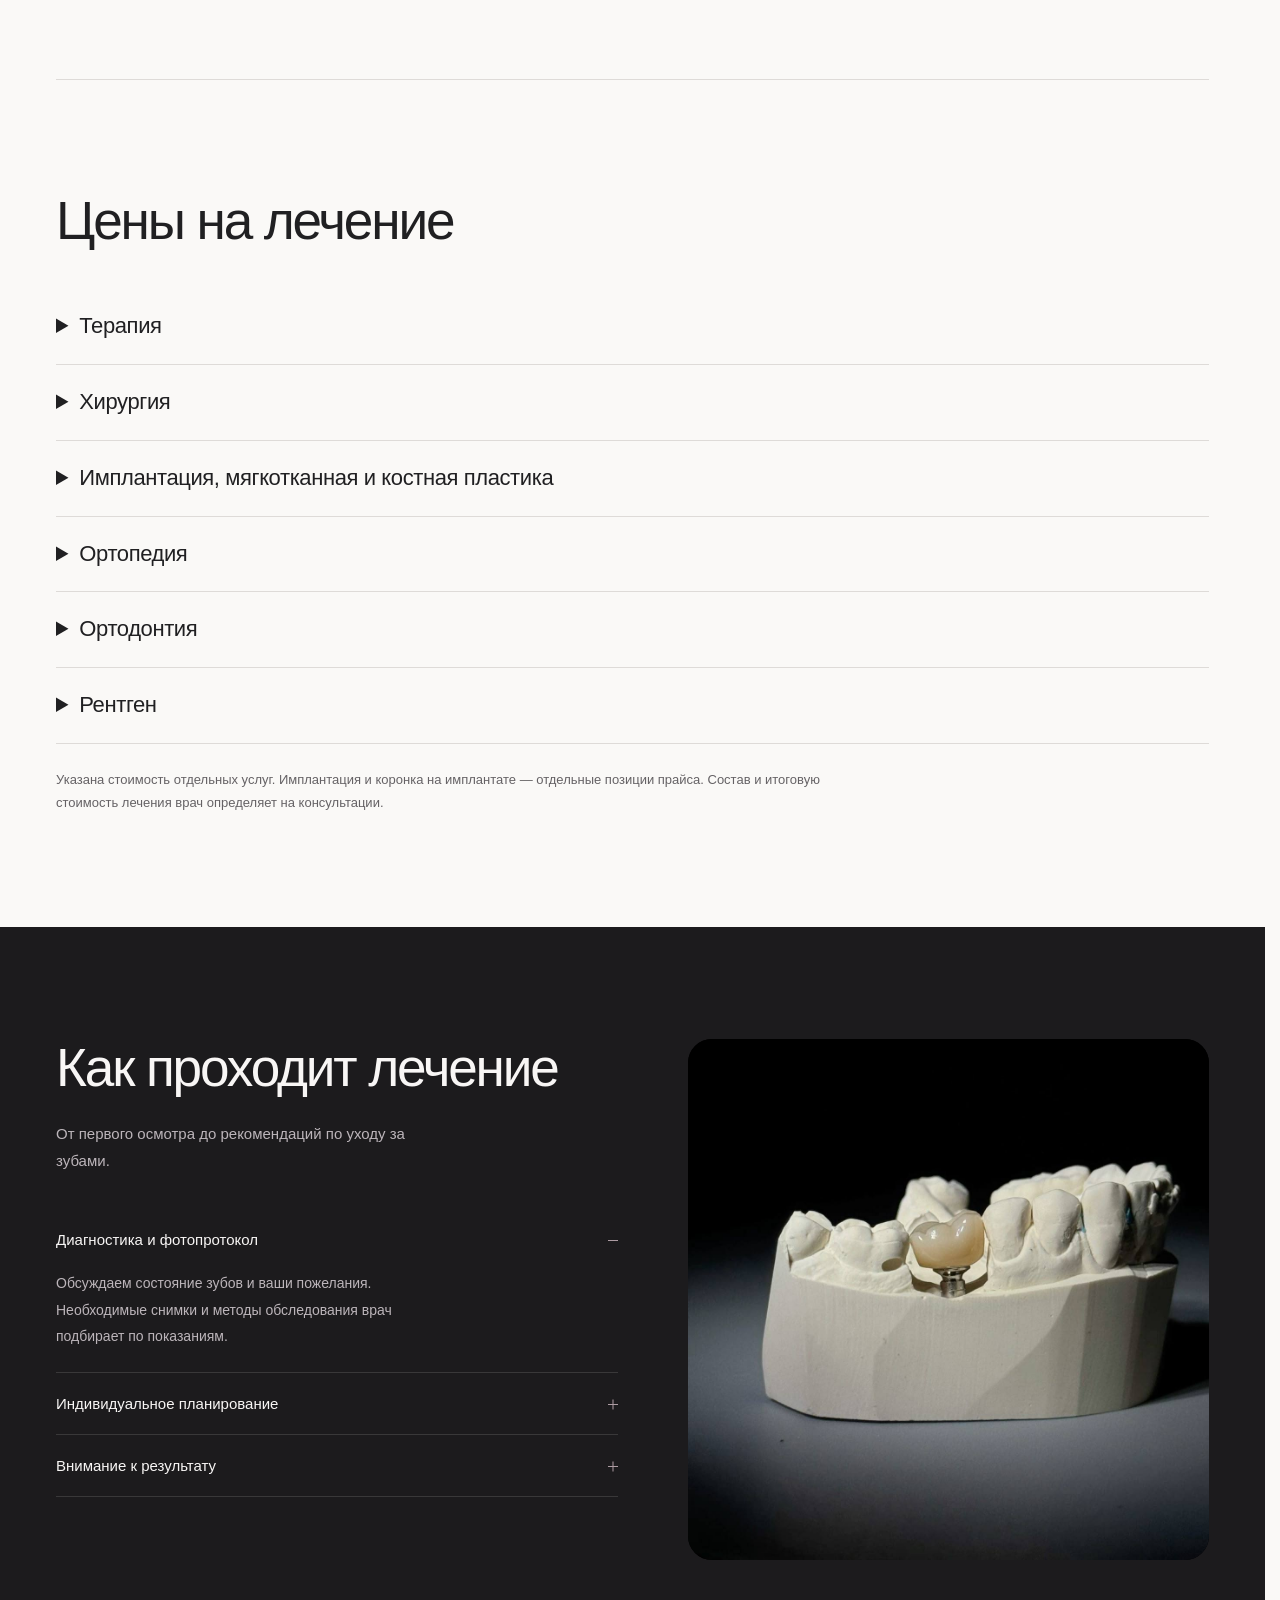
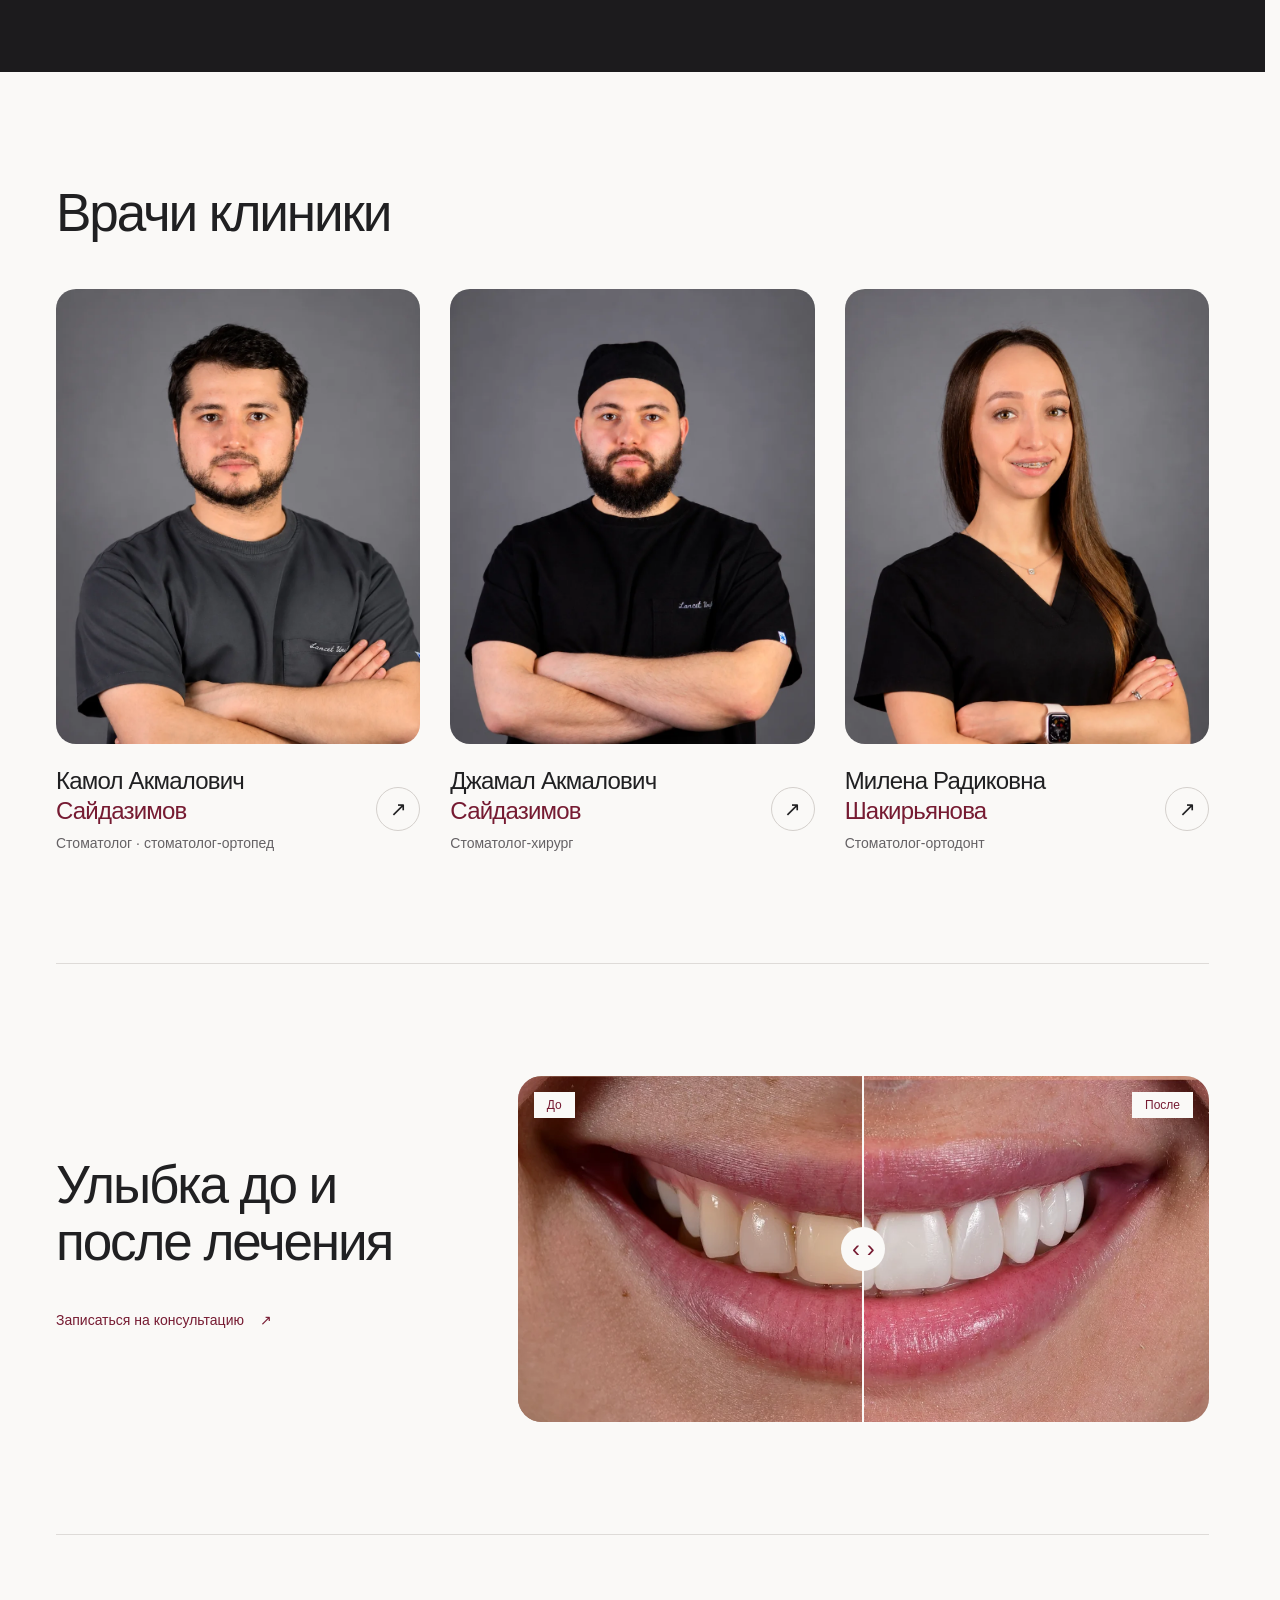
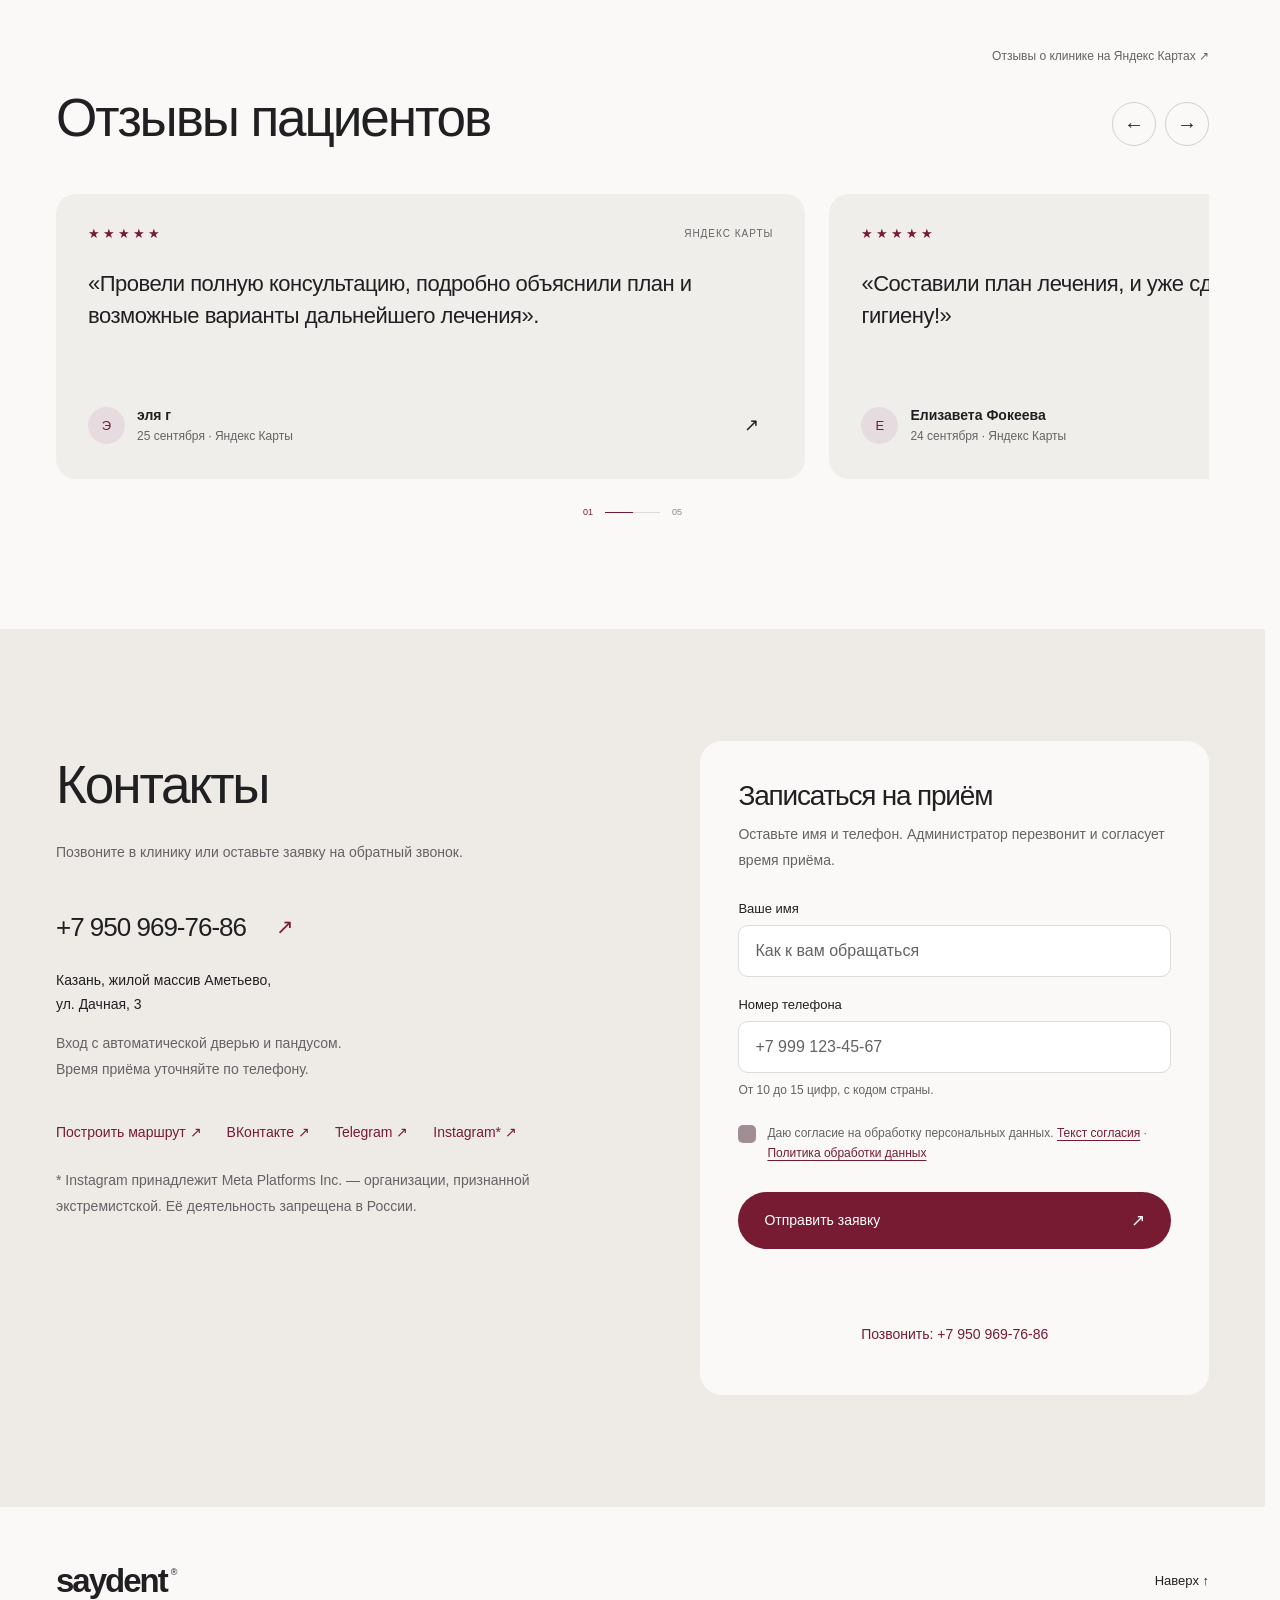
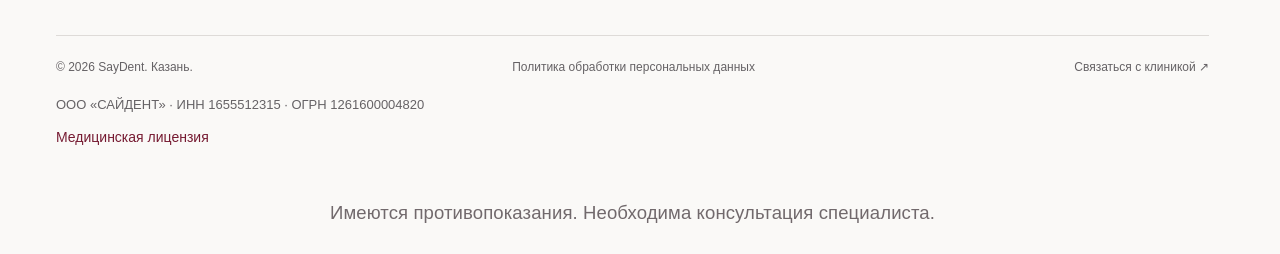
==== commit 5dbc2e75: "Обновить оформление раздела «Первый приём»" ====
--- a/index.html
+++ b/index.html
@@ -7,7 +7,7 @@
   <meta name="description" content="SayDent - стоматология в Казани на Дачной, 3. Бережное лечение, эстетика улыбки и внимание к вам. Знакомство с врачами и запись на консультацию.">
   <title>SayDent — стоматология в Казани, ул. Дачная, 3</title>
   <link rel="icon" href="data:image/svg+xml,%3Csvg xmlns='http://www.w3.org/2000/svg' viewBox='0 0 64 64'%3E%3Crect width='64' height='64' rx='18' fill='%23761b32'/%3E%3Ctext x='32' y='45' text-anchor='middle' font-family='Arial' font-size='44' fill='white'%3Es%3C/text%3E%3C/svg%3E">
-  <link rel="stylesheet" href="style.css?v=20261122-giveaway-section">
+  <link rel="stylesheet" href="style.css?v=20261122-first-visit">
   <script defer src="script.js?v=20261121-mobile"></script>
 </head>
 <body>
@@ -52,15 +52,15 @@
 
     <section class="about shell section-space" id="about" aria-labelledby="about-title">
 
-      <h2 class="statement" id="about-title">Первый приём в SayDent</h2>
-      <div class="about-bottom">
+      <div class="about-intro">
+        <h2 id="about-title">Первый приём <span>в SayDent</span></h2>
         <p class="section-description">На консультации врач выслушает вас, проведёт осмотр и объяснит, с чего начать лечение.</p>
-        <div class="advantages">
-          <article class="advantage"><h3>Понятный план</h3><p>Обсуждаем ситуацию и варианты лечения на консультации.</p></article>
-          <article class="advantage"><h3>Личное внимание</h3><p>Слушаем ваши пожелания. Объясняем. Отвечаем на вопросы.</p></article>
-          <article class="advantage"><h3>Комфорт в деталях</h3><p>У входа в клинику есть пандус и автоматическая дверь.</p></article>
-        </div>
-      </div>
+      </div>
+      <dl class="visit-details">
+        <div><dt>План лечения</dt><dd>Врач обсудит с вами варианты лечения по результатам осмотра.</dd></div>
+        <div><dt>Ваши вопросы</dt><dd>Вы сможете рассказать о своих пожеланиях и задать вопросы врачу.</dd></div>
+        <div><dt>Вход в клинику</dt><dd>У входа есть пандус и автоматическая дверь.</dd></div>
+      </dl>
     </section>
 
     <section class="services section-space" id="services" aria-labelledby="services-title">
--- a/style.css
+++ b/style.css
@@ -42,7 +42,7 @@
 .section-meta a { font-size: 12px; line-height: 1.5; color: var(--muted); }
 .section-meta a:hover { color: var(--wine); }
 h2 { font-size: clamp(38px, 4.15vw, 64px); font-weight: 500; letter-spacing: -.04em; line-height: 1.08; }
-h2 span, .statement span { color: var(--wine); }
+h2 span { color: var(--wine); }
 .section-heading { display: flex; justify-content: space-between; align-items: flex-end; gap: 36px; margin-bottom: 48px; }
 .section-description { font-size: 16px; line-height: 1.8; color: var(--muted); }
 .section-note { font-size: 13px; line-height: 1.8; color: var(--muted); margin-top: 26px; max-width: 780px; }
@@ -91,14 +91,14 @@
 
 .hero-image-wrap img { height: 100%; object-fit: cover; object-position: 50% 58%; }
 
-.about { padding-top: 94px; }
-.statement { font-size: clamp(37px, 4.6vw, 69px); line-height: 1.14; }
-.about-bottom { display: grid; grid-template-columns: .95fr 1.7fr; gap: 95px; margin-top: 45px; }
-.about-bottom > .section-description { max-width: 330px; font-size: 14px; }
-.advantages { display: grid; grid-template-columns: repeat(3, 1fr); gap: 30px; }
-
-.advantage h3 { font-size: 16px; font-weight: 600; margin-bottom: 10px; letter-spacing: -.2px; }
-.advantage p { font-size: 14px; color: var(--muted); line-height: 1.9; }
+.about { display: grid; grid-template-columns: .9fr 1.1fr; align-items: start; gap: clamp(40px, 7vw, 110px); }
+.about-intro h2 span { display: block; }
+.about-intro .section-description { max-width: 37ch; margin-top: 22px; line-height: 1.6; }
+.visit-details { margin: 0; }
+.visit-details > div { display: grid; grid-template-columns: minmax(8em, .7fr) 1.3fr; align-items: baseline; gap: 20px; padding-block: 20px; border-bottom: 1px solid var(--line); }
+.visit-details > div:first-child { border-top: 2px solid var(--wine); }
+.visit-details dt { font-size: clamp(18px, 1.45vw, 22px); font-weight: 500; line-height: 1.25; letter-spacing: -.025em; }
+.visit-details dd { margin: 0; font-size: 16px; line-height: 1.55; color: var(--muted); }
 
 .services { background: #f0eeeb; }
 .service-grid { display: grid; grid-template-columns: repeat(4, minmax(0, 1fr)); gap: 20px; }
@@ -310,8 +310,6 @@
   .hero-visual { height: 565px; }
   .hero-buttons { flex-wrap: wrap; gap: 12px 24px; }
 
-  .about-bottom { gap: 45px; }
-  .advantages { gap: 20px; }
   .service-grid { gap: 16px; }
   .service-image { height: 275px; }
   .service-copy h3 { font-size: 18px; }
@@ -344,9 +342,9 @@
   h1 { font-size: 5.8vw; }
   .hero-description { font-size: 13px; }
 
-  .about-bottom { grid-template-columns: 1fr; gap: 35px; }
-  .about-bottom > .section-description { max-width: 550px; }
-  .advantages { gap: 40px; }
+  .about { grid-template-columns: minmax(0, 1fr); gap: 32px; }
+  .about-intro h2 span { display: inline-block; }
+  .about-intro .section-description { max-width: 51ch; margin-top: 16px; }
   .service-grid { grid-template-columns: repeat(2, minmax(0, 1fr)); gap: 35px 22px; }
   .service-image { height: 340px; }
   .service-copy h3 { font-size: 17px; }
@@ -393,14 +391,7 @@
   .section-meta { margin-bottom: 20px; }
   .section-meta a { display: inline-flex; align-items: center; min-height: 44px; font-size: 12px; }
   h2, .technology h2 { font-size: clamp(33px, 8.7vw, 48px); letter-spacing: -.04em; }
-  .statement { font-size: clamp(29px, 8.25vw, 49px); line-height: 1.2; }
-  .about-bottom { margin-top: 26px; gap: 32px; }
-  .about-bottom > .section-description { font-size: 13px; }
-  .advantages { gap: 22px; grid-template-columns: 1fr; }
-  .advantage { border-top: 1px solid var(--line); padding-top: 22px; }
-
-  .advantage h3 { font-size: 16px; margin-bottom: 7px; }
-  .advantage p { font-size: 14px; max-width: 270px; }
+  .visit-details > div { grid-template-columns: minmax(0, 1fr); gap: 6px; padding-block: 16px; }
   .section-heading { flex-wrap: wrap; align-items: flex-end; gap: 22px; margin-bottom: 30px; }
   .section-heading .section-description { font-size: 14px; }
   .service-grid { gap: 28px 14px; }
@@ -475,7 +466,7 @@
   .precision-stage { width: 100%; max-width: 400px; margin-inline: auto; }
 }
 @media (max-width: 600px) {
-  .hero-description, .about-bottom > .section-description { font-size: 15px; }
+  .hero-description { font-size: 15px; }
 
   .footer-bottom a { display: inline-flex; align-items: center; min-height: 44px; }
 }
